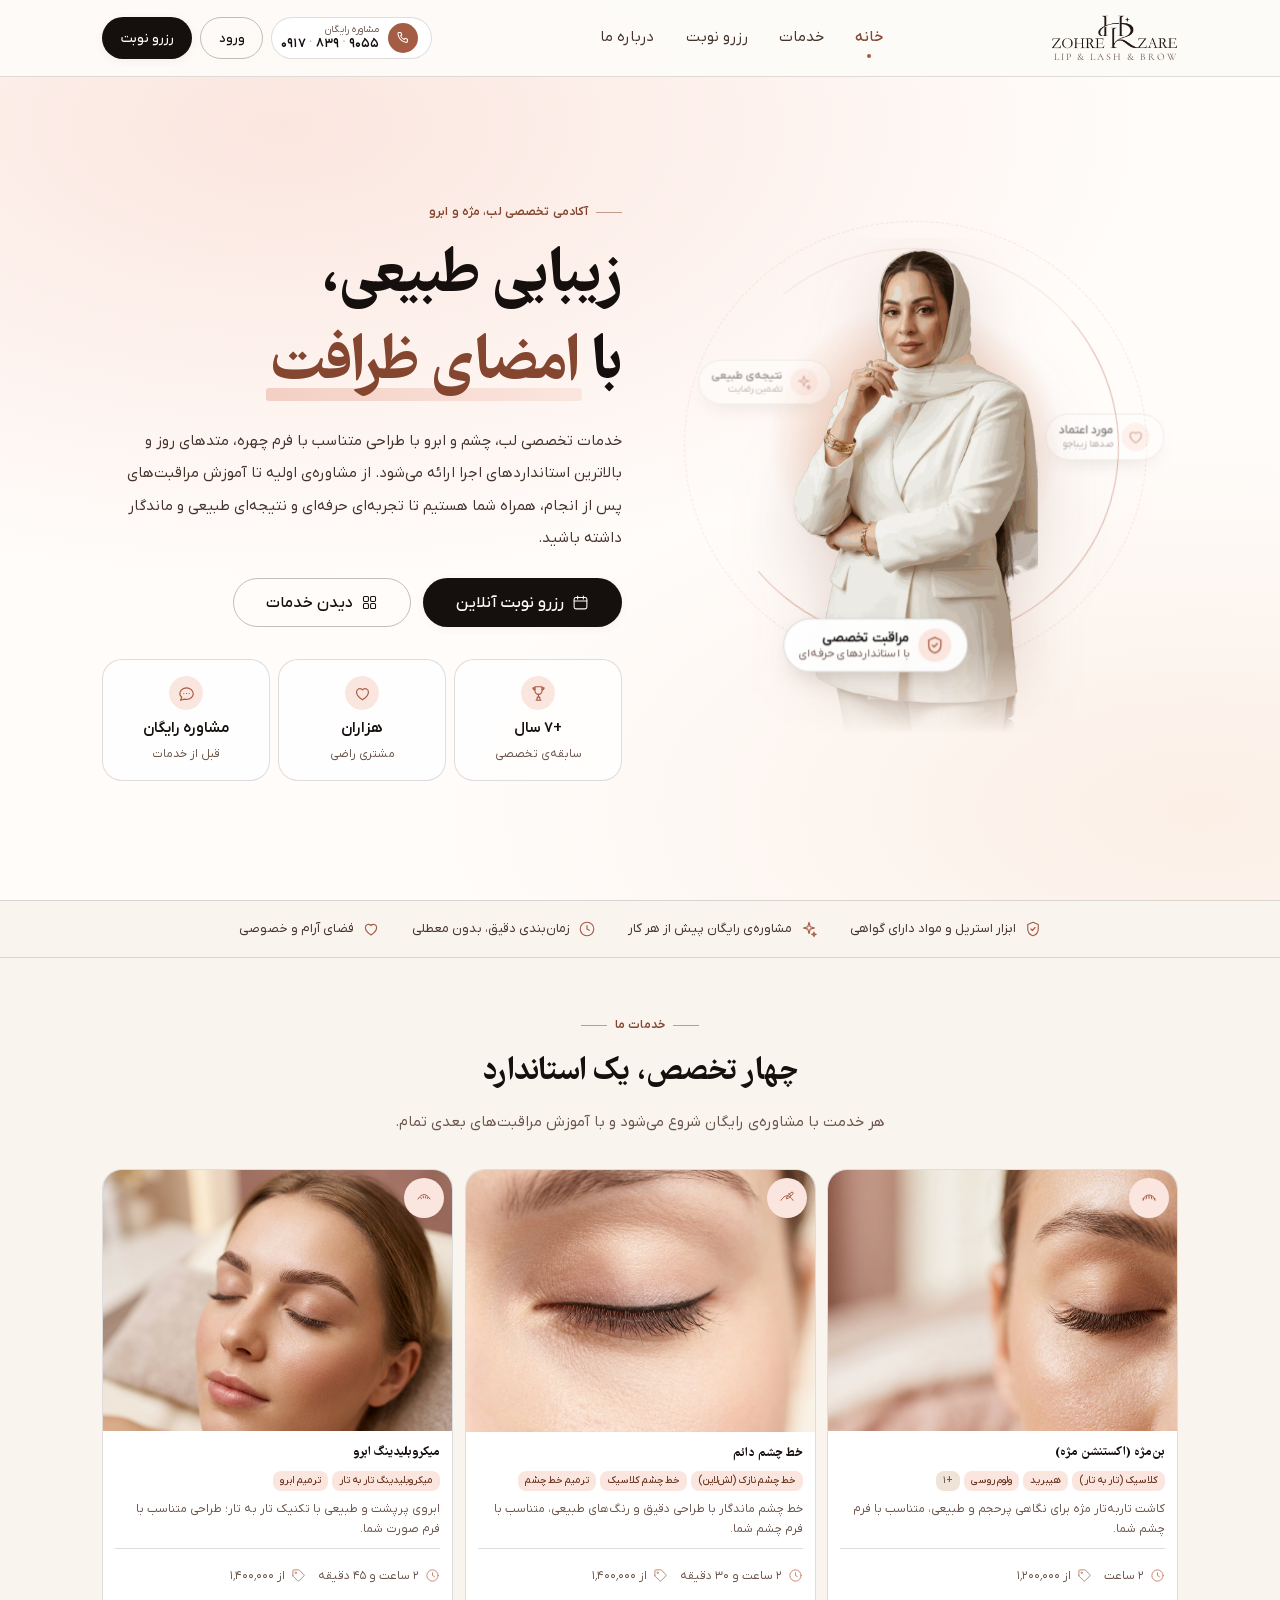
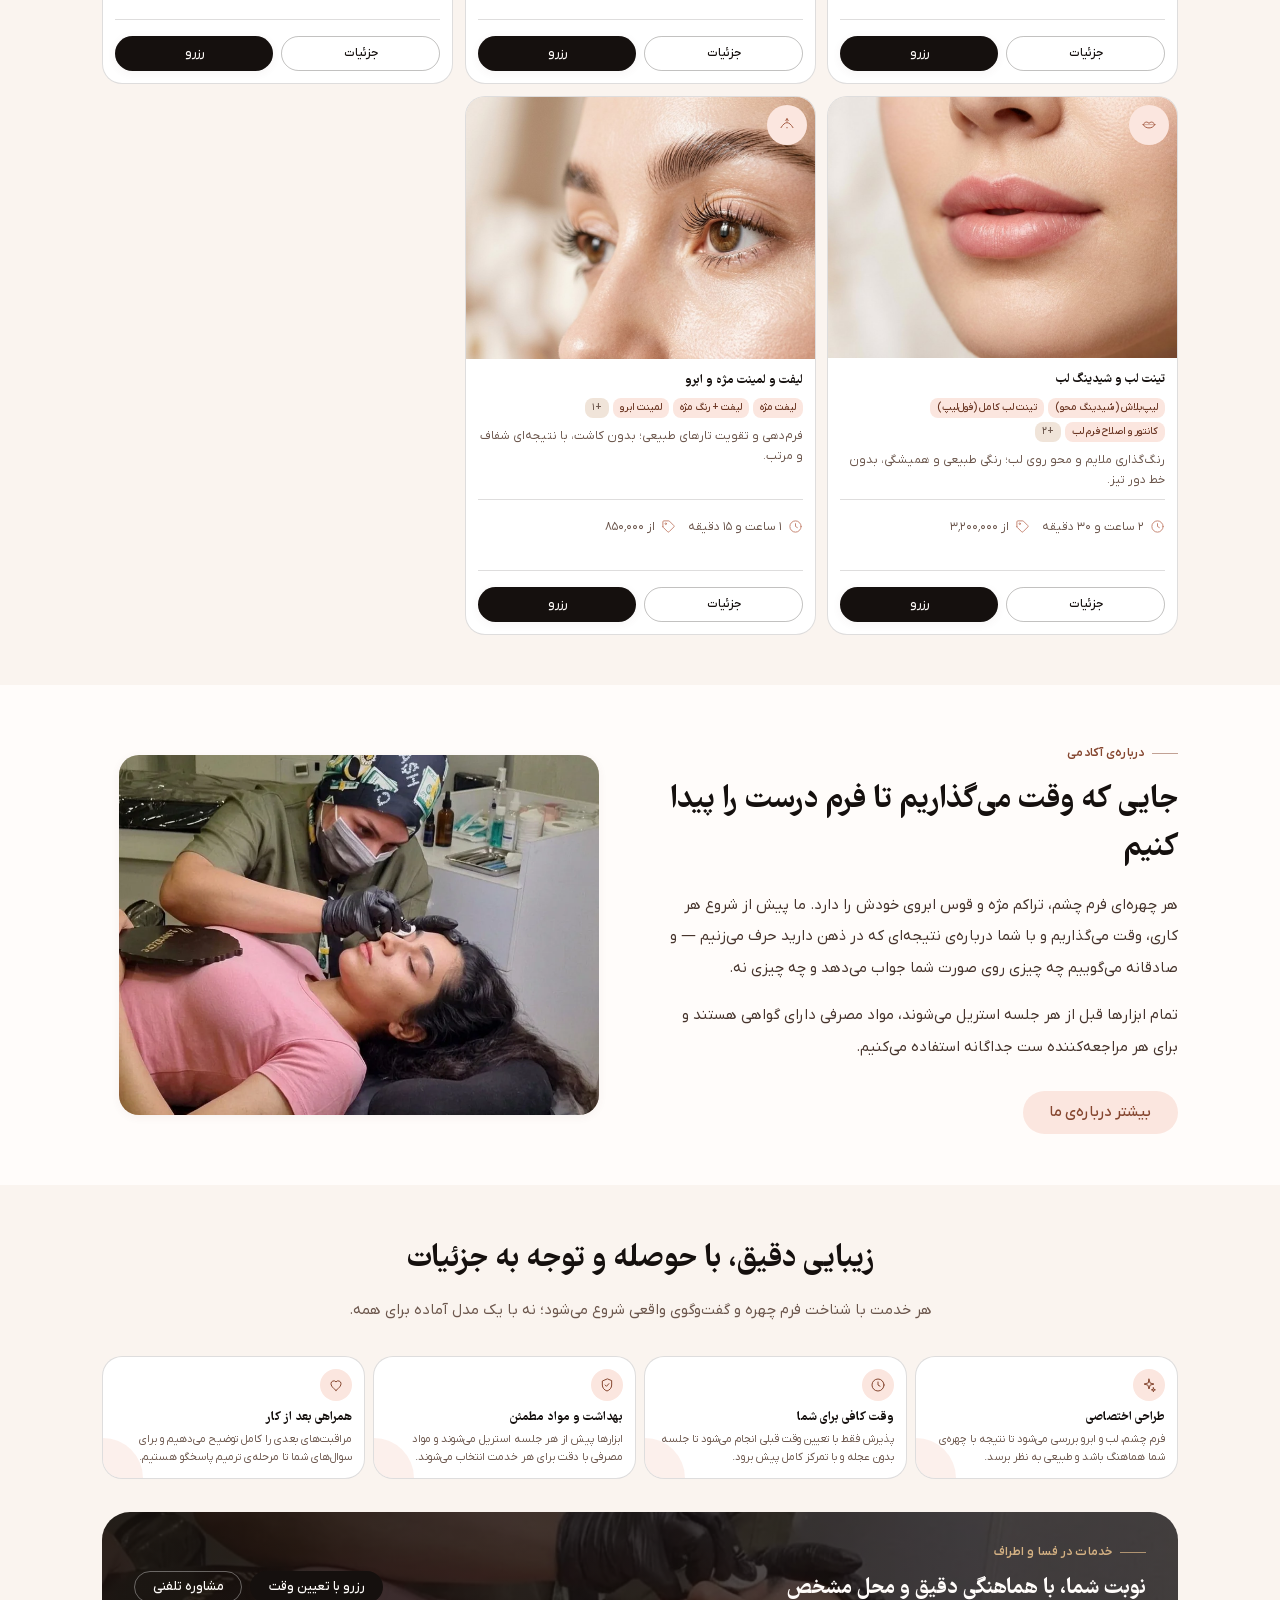
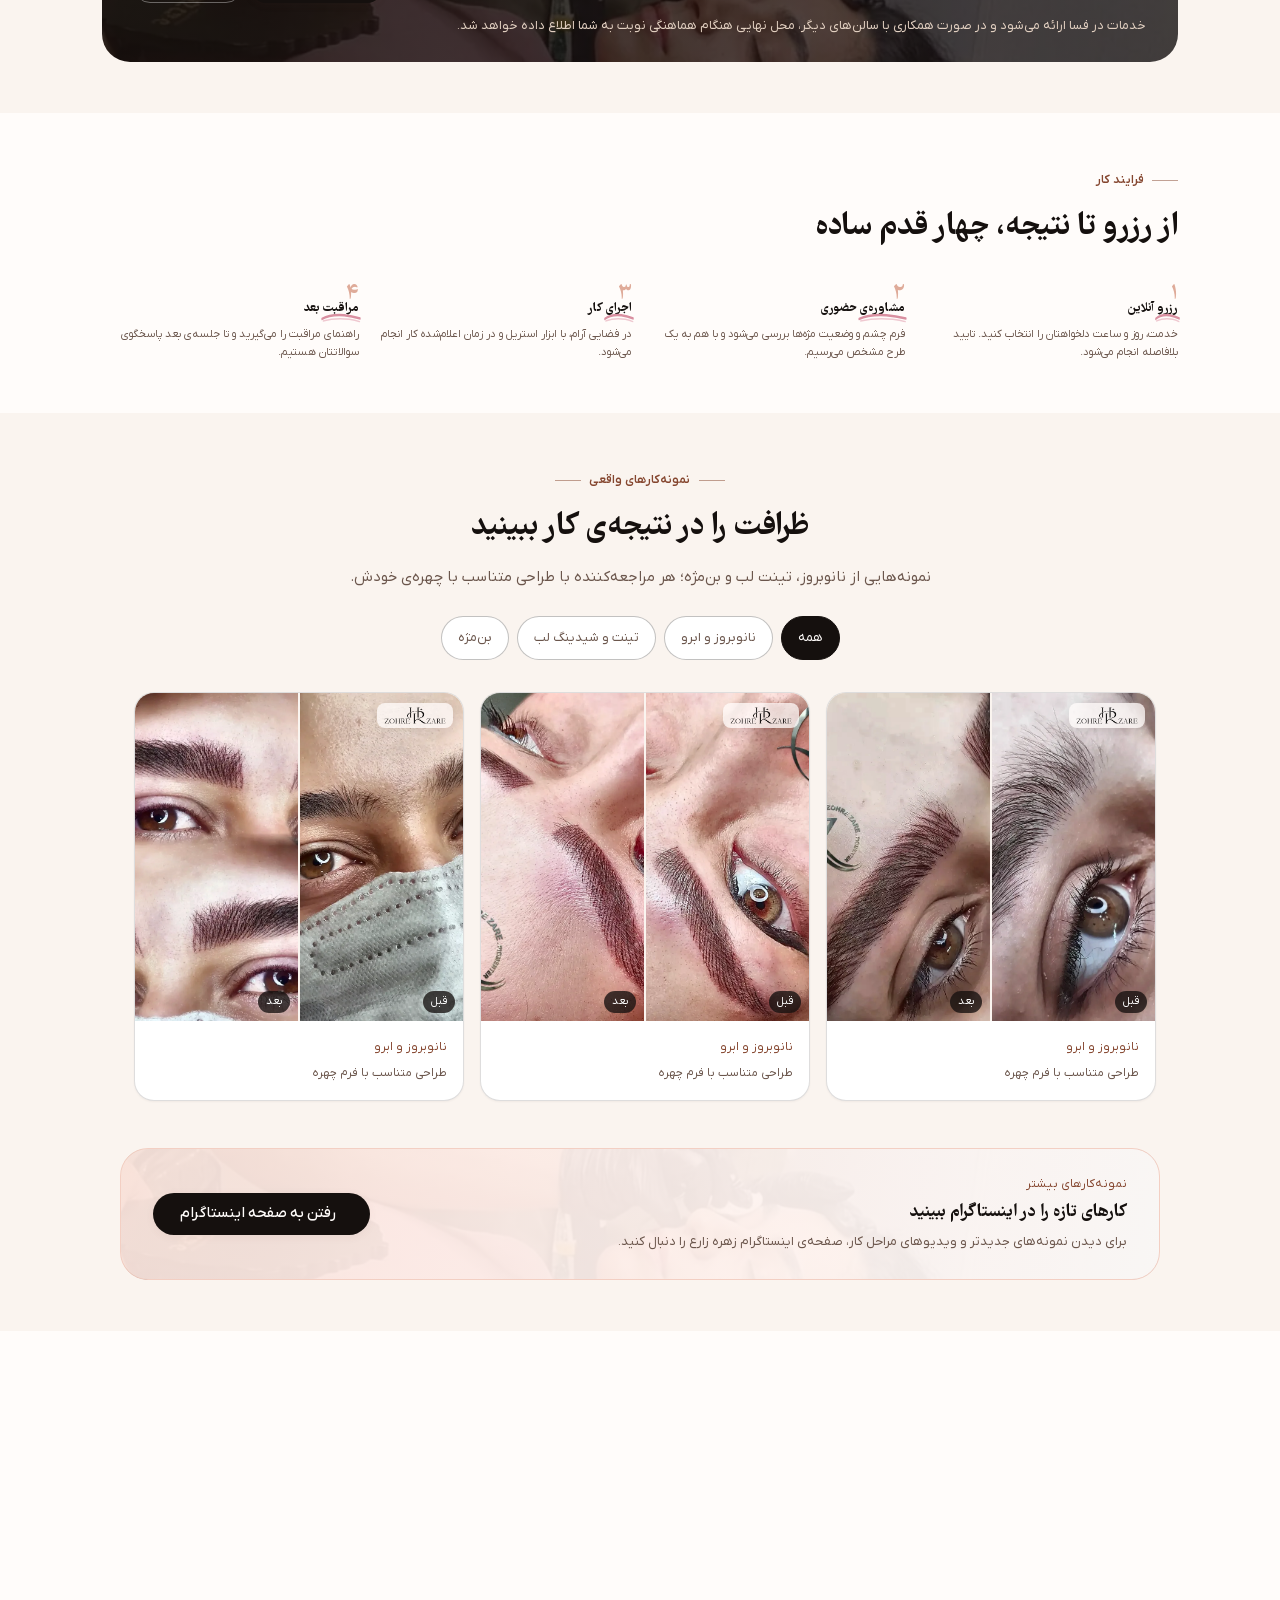
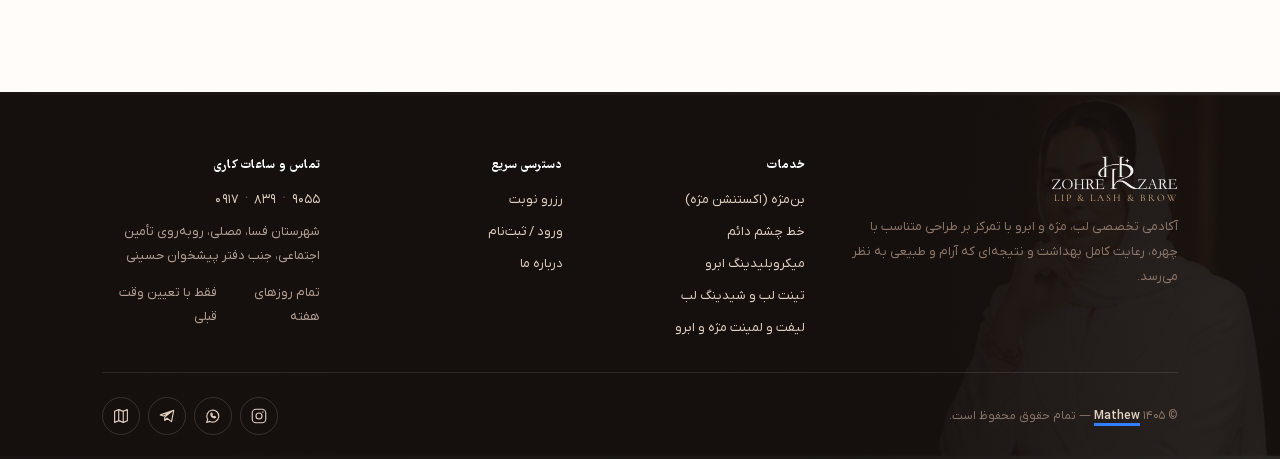
==== index.html @ b0ac5ee0 "Upload site public_html files" ====
<!DOCTYPE html>
<html lang="fa" dir="rtl">
<head>

<meta charset="utf-8">
<meta name="viewport" content="width=device-width, initial-scale=1, viewport-fit=cover">
<meta name="apple-mobile-web-app-capable" content="yes">
<meta name="mobile-web-app-capable" content="yes">
<meta name="apple-mobile-web-app-status-bar-style" content="black-translucent">
<meta name="apple-mobile-web-app-title" content="زهره زارع">
<title>زهره زارع | آکادمی تخصصی لب، مژه و ابرو</title>
<meta name="description" content="زهره زارع، متخصص خدمات لب، مژه و ابرو در فسا؛ تینت لب، شیدینگ لب، میکروبلیدینگ، خط چشم دائم، بن‌مژه و لیفت و لمینت. رزرو با تعیین وقت قبلی.">

<!-- meta: اشتراک‌گذاری و سئو -->
<link rel="canonical" href="https://zohrezare.ir/">
<meta property="og:type" content="website">
<meta property="og:site_name" content="زهره زارع">
<meta property="og:locale" content="fa_IR">
<meta property="og:title" content="زهره زارع | آکادمی تخصصی لب، مژه و ابرو">
<meta property="og:description" content="زهره زارع، متخصص خدمات لب، مژه و ابرو در فسا؛ تینت لب، شیدینگ لب، میکروبلیدینگ، خط چشم دائم، بن‌مژه و لیفت و لمینت. رزرو با تعیین وقت قبلی.">
<meta property="og:url" content="https://zohrezare.ir/">
<meta property="og:image" content="https://zohrezare.ir/assets/img/og-cover.jpg">
<meta property="og:image:width" content="1200">
<meta property="og:image:height" content="630">
<meta property="og:image:alt" content="اجرای خدمات تخصصی ابرو در آکادمی زهره زارع">
<meta name="twitter:card" content="summary_large_image">
<meta name="twitter:title" content="زهره زارع | آکادمی تخصصی لب، مژه و ابرو">
<meta name="twitter:description" content="زهره زارع، متخصص خدمات لب، مژه و ابرو در فسا؛ تینت لب، شیدینگ لب، میکروبلیدینگ، خط چشم دائم، بن‌مژه و لیفت و لمینت. رزرو با تعیین وقت قبلی.">
<meta name="twitter:image" content="https://zohrezare.ir/assets/img/og-cover.jpg">
<script type="application/ld+json">
{
  "@context": "https://schema.org",
  "@type": "BeautySalon",
  "name": "آکادمی تخصصی زهره زارع",
  "description": "خدمات تخصصی لب، مژه و ابرو با طراحی متناسب با فرم چهره",
  "image": "https://zohrezare.ir/assets/img/og-cover.jpg",
  "url": "https://zohrezare.ir/",
  "telephone": "+989178399055",
  "priceRange": "$$",
  "address": {
    "@type": "PostalAddress",
    "streetAddress": "مصلی، روبه‌روی تأمین اجتماعی، جنب دفتر پیشخوان حسینی",
    "addressLocality": "فسا",
    "addressRegion": "فارس",
    "addressCountry": "IR"
  },
  "geo": {
    "@type": "GeoCoordinates",
    "latitude": 28.947972,
    "longitude": 53.635556
  },
  "openingHoursSpecification": {
    "@type": "OpeningHoursSpecification",
    "dayOfWeek": ["Saturday","Sunday","Monday","Tuesday","Wednesday","Thursday","Friday"],
    "description": "فقط با تعیین وقت قبلی"
  },
  "sameAs": [
    "https://www.instagram.com/zohrezaree.ir/",
    "https://t.me/Zohrezare198260"
  ]
}
</script>
<meta name="theme-color" content="#FDFBF8">
<link rel="manifest" href="manifest.json">
<link rel="icon" type="image/svg+xml" href="assets/img/favicon.svg">
<link rel="apple-touch-icon" sizes="180x180" href="assets/img/brand/apple-touch-icon.png">
<link rel="preload" href="assets/fonts/IRANYekanX-Regular.woff2" as="font" type="font/woff2" crossorigin>
<link rel="preload" href="assets/fonts/IRANYekanX-Medium.woff2" as="font" type="font/woff2" crossorigin>
<link rel="preload" href="assets/fonts/Farhang2-Bold.woff2" as="font" type="font/woff2" crossorigin>
<link rel="preload" href="assets/img/portrait-cutout.webp" as="image" fetchpriority="high">
<link rel="stylesheet" href="assets/css/fonts.css?v=19">
<link rel="stylesheet" href="assets/css/base.css?v=20">
<link rel="stylesheet" href="assets/css/components.css?v=21">
<link rel="stylesheet" href="assets/css/pages.css?v=29">
</head>
<body>

<a class="skip-link" href="#main">رفتن به محتوای اصلی</a>
<div id="shellHeader"></div>

<main id="main">

  <!-- ============ هیرو ============ -->
  <section class="hero">

    <div class="container hero__grid">

      <!-- ستون پرتره (سمت چپ در دسکتاپ) -->
      <div class="hero__visual reveal">
        <div class="hero-stage" id="heroStage">
          <div class="hero-stage__halo" aria-hidden="true"></div>
          <div class="hero-stage__ring" aria-hidden="true"></div>
          <div class="hero-stage__photo">
            <img src="assets/img/portrait-cutout.webp"
                 alt="زهره زارع — متخصص لب، مژه و ابرو"
                 width="720" height="1386" fetchpriority="high">
          </div>
          <div class="hero-stage__orbit" aria-hidden="true"></div>
        </div>
      </div>

      <!-- ستون متن (سمت راست در دسکتاپ) -->
      <div class="hero__copy">
        <span class="eyebrow reveal">آکادمی تخصصی لب، مژه و ابرو</span>

        <h1 class="hero__title reveal" data-delay="60">
          زیبایی طبیعی،<br>
          با <em>امضای ظرافت</em>
        </h1>

        <p class="hero__lead reveal" data-delay="130">
          خدمات تخصصی لب، چشم و ابرو با طراحی متناسب با فرم چهره، متدهای روز
          و بالاترین استانداردهای اجرا ارائه می‌شود. از مشاوره‌ی اولیه تا آموزش
          مراقبت‌های پس از انجام، همراه شما هستیم تا تجربه‌ای حرفه‌ای و
          نتیجه‌ای طبیعی و ماندگار داشته باشید.
        </p>

        <div class="hero__actions reveal" data-delay="200">
          <a class="btn btn--primary btn--lg" href="booking.html">
            <span class="btn__ico"></span>رزرو نوبت آنلاین
          </a>
          <a class="btn btn--ghost btn--lg" href="services.html">
            <span class="btn__ico"></span>دیدن خدمات
          </a>
        </div>

        <div class="hero__cards reveal" data-delay="260" id="heroCards"></div>
      </div>

    </div>
  </section>

  <!-- ============ نوار مزیت‌ها ============ -->
  <div class="marquee">
    <div class="container">
      <div class="marquee__row" id="perksRow"></div>
    </div>
  </div>

  <!-- ============ خدمات ============ -->
  <section class="section section--soft">
    <div class="container">
      <div class="section-head section-head--center reveal">
        <span class="eyebrow">خدمات ما</span>
        <h2>چهار تخصص، یک استاندارد</h2>
        <p>هر خدمت با مشاوره‌ی رایگان شروع می‌شود و با آموزش مراقبت‌های بعدی تمام.</p>
      </div>

      <div class="services-grid" id="servicesGrid"></div>
    </div>
  </section>

  <!-- ============ معرفی کوتاه ============ -->
  <section class="section">
    <div class="container">
      <div class="about-grid">
        <div class="reveal">
          <span class="eyebrow">درباره‌ی آکادمی</span>
          <h2>جایی که وقت می‌گذاریم تا فرم درست را پیدا کنیم</h2>
          <p style="color:var(--text-soft);line-height:2.1;margin-top:var(--sp-4);">
            هر چهره‌ای فرم چشم، تراکم مژه و قوس ابروی خودش را دارد. ما پیش از شروع هر کاری،
            وقت می‌گذاریم و با شما درباره‌ی نتیجه‌ای که در ذهن دارید حرف می‌زنیم — و
            صادقانه می‌گوییم چه چیزی روی صورت شما جواب می‌دهد و چه چیزی نه.
          </p>
          <p style="color:var(--text-soft);line-height:2.1;">
            تمام ابزارها قبل از هر جلسه استریل می‌شوند، مواد مصرفی دارای گواهی هستند و
            برای هر مراجعه‌کننده ست جداگانه استفاده می‌کنیم.
          </p>
          <a class="btn btn--soft" href="about.html" style="margin-top:var(--sp-3);">
            بیشتر درباره‌ی ما
          </a>
        </div>

        <div class="about-img reveal" data-delay="100">
          <img src="assets/img/edited_v2.webp?v=6" alt="فضای داخلی آکادمی" loading="lazy" width="912" height="1178">
        </div>
      </div>
    </div>
  </section>

  <!-- ============ چرا ما ============ -->
  <section class="section section--soft">
    <div class="container">
      <div class="section-head section-head--center reveal">
        <h2>زیبایی دقیق، با حوصله و توجه به جزئیات</h2>
        <p>هر خدمت با شناخت فرم چهره و گفت‌وگوی واقعی شروع می‌شود؛ نه با یک مدل آماده برای همه.</p>
      </div>

      <div class="proof-grid">
        <article class="proof-card reveal">
          <span class="proof-card__icon" data-proof-icon="sparkle" aria-hidden="true"></span>
          <h3>طراحی اختصاصی</h3>
          <p>فرم چشم، لب و ابرو بررسی می‌شود تا نتیجه با چهره‌ی شما هماهنگ باشد و طبیعی به نظر برسد.</p>
        </article>
        <article class="proof-card reveal" data-delay="80">
          <span class="proof-card__icon" data-proof-icon="clock" aria-hidden="true"></span>
          <h3>وقت کافی برای شما</h3>
          <p>پذیرش فقط با تعیین وقت قبلی انجام می‌شود تا جلسه بدون عجله و با تمرکز کامل پیش برود.</p>
        </article>
        <article class="proof-card reveal" data-delay="160">
          <span class="proof-card__icon" data-proof-icon="shield" aria-hidden="true"></span>
          <h3>بهداشت و مواد مطمئن</h3>
          <p>ابزارها پیش از هر جلسه استریل می‌شوند و مواد مصرفی با دقت برای هر خدمت انتخاب می‌شوند.</p>
        </article>
        <article class="proof-card reveal" data-delay="240">
          <span class="proof-card__icon" data-proof-icon="heart" aria-hidden="true"></span>
          <h3>همراهی بعد از کار</h3>
          <p>مراقبت‌های بعدی را کامل توضیح می‌دهیم و برای سوال‌های شما تا مرحله‌ی ترمیم پاسخگو هستیم.</p>
        </article>
      </div>

      <div class="local-band reveal" data-delay="100">
        <div class="local-band__copy">
          <span class="eyebrow">خدمات در فسا و اطراف</span>
          <h3>نوبت شما، با هماهنگی دقیق و محل مشخص</h3>
          <p>خدمات در فسا ارائه می‌شود و در صورت همکاری با سالن‌های دیگر، محل نهایی هنگام هماهنگی نوبت به شما اطلاع داده خواهد شد.</p>
        </div>
        <div class="local-band__actions">
          <a class="btn btn--primary btn--sm" href="booking.html">رزرو با تعیین وقت</a>
          <a class="btn btn--ghost btn--sm" href="tel:+989178399055">مشاوره تلفنی</a>
        </div>
      </div>
    </div>
  </section>

  <!-- ============ مراحل کار ============ -->
  <section class="section">
    <div class="container">
      <div class="section-head reveal">
        <span class="eyebrow">فرایند کار</span>
        <h2>از رزرو تا نتیجه، چهار قدم ساده</h2>
      </div>

      <div class="flow">
        <div class="flow__item reveal">
          <h3><span class="ink-mark">رزرو</span> آنلاین</h3>
          <p>خدمت، روز و ساعت دلخواهتان را انتخاب کنید. تایید بلافاصله انجام می‌شود.</p>
        </div>
        <div class="flow__item reveal" data-delay="80">
          <h3><span class="ink-mark">مشاوره‌ی</span> حضوری</h3>
          <p>فرم چشم و وضعیت مژه‌ها بررسی می‌شود و با هم به یک طرح مشخص می‌رسیم.</p>
        </div>
        <div class="flow__item reveal" data-delay="160">
          <h3><span class="ink-mark">اجرای</span> کار</h3>
          <p>در فضایی آرام، با ابزار استریل و در زمان اعلام‌شده کار انجام می‌شود.</p>
        </div>
        <div class="flow__item reveal" data-delay="240">
          <h3><span class="ink-mark">مراقبت</span> بعد</h3>
          <p>راهنمای مراقبت را می‌گیرید و تا جلسه‌ی بعد پاسخگوی سوالاتتان هستیم.</p>
        </div>
      </div>
    </div>
  </section>

  <!-- ============ نمونه کار ============ -->
  <section class="section section--soft">
    <div class="container">
      <div class="section-head section-head--center reveal">
        <span class="eyebrow">نمونه‌کارهای واقعی</span>
        <h2>ظرافت را در نتیجه‌ی کار ببینید</h2>
        <p>نمونه‌هایی از نانوبروز، تینت لب و بن‌مژه؛ هر مراجعه‌کننده با طراحی متناسب با چهره‌ی خودش.</p>
      </div>

      <div class="portfolio-filters reveal" data-delay="80" role="tablist" aria-label="دسته‌بندی نمونه‌کارها">
        <button class="portfolio-filter is-active" type="button" data-portfolio-filter="all" role="tab" aria-selected="true">همه</button>
        <button class="portfolio-filter" type="button" data-portfolio-filter="brows" role="tab" aria-selected="false">نانوبروز و ابرو</button>
        <button class="portfolio-filter" type="button" data-portfolio-filter="lips" role="tab" aria-selected="false">تینت و شیدینگ لب</button>
        <button class="portfolio-filter" type="button" data-portfolio-filter="lashes" role="tab" aria-selected="false">بن‌مژه</button>
      </div>

      <div class="works reveal" id="worksList"></div>

      <div class="portfolio-cta reveal" data-delay="100">
        <div>
          <span class="portfolio-cta__eyebrow">نمونه‌کارهای بیشتر</span>
          <h3>کارهای تازه را در اینستاگرام ببینید</h3>
          <p>برای دیدن نمونه‌های جدیدتر و ویدیوهای مراحل کار، صفحه‌ی اینستاگرام زهره زارع را دنبال کنید.</p>
        </div>
        <a class="btn btn--primary" href="https://www.instagram.com/zohrezaree.ir/" target="_blank" rel="noopener">
          <span class="btn__ico"></span>رفتن به صفحه اینستاگرام
        </a>
      </div>
    </div>
  </section>

  <!-- ============ CTA پایانی ============ -->
  <section class="section--tight">
    <div class="container">
      <div class="cta-band reveal">
        <div class="cta-band__photo" aria-hidden="true">
          <picture>
            <!-- موبایل: نسخه‌ی عمودی‌تر که سوژه چپ و فضای متن راست است -->
            <source media="(max-width: 819px)" srcset="assets/img/banner-cta-mobile.jpg">
            <img src="assets/img/banner-cta.jpg" alt="" loading="lazy" width="1208" height="313">
          </picture>
        </div>
        <div class="cta-band__inner">
        <h2 class="cta-band__title">وقتتان را همین حالا رزرو کنید</h2>
        <div class="cta-actions">
          <a class="btn btn--primary btn--lg" href="booking.html">رزرو نوبت</a>
          <a class="btn btn--ghost btn--lg" href="services.html">مشاهده‌ی قیمت‌ها</a>
        </div>
        </div>
      </div>
    </div>
  </section>

</main>

<script src="assets/js/core/install-prompt.js"></script>
    <script src="assets/js/core/pwa.js"></script>
<div id="shellFooter"></div>

<!-- ============ اسکریپت‌ها ============ -->
<script src="assets/js/core/config.js"></script>
<script src="assets/js/core/store.js"></script>
<script src="assets/js/core/utils.js"></script>
<script src="assets/js/core/api.js"></script>
<script src="assets/js/data/services.js"></script>
<script src="assets/js/data/auth.js"></script>
<script src="assets/js/data/appointments.js"></script>
<script src="assets/js/data/backend-bridge.js"></script>
<script src="assets/js/ui/icons.js"></script>
<script src="assets/js/ui/toast.js"></script>
<script src="assets/js/ui/shell.js"></script>
<script src="assets/js/pages/home.js"></script>

<script src="assets/js/ui/hero-orbit.js"></script>
<script>
  window.addEventListener('load', function () {
    if (window.ZZ && window.ZZ.heroOrbit) {
      window.ZZ.heroOrbit(document.getElementById('heroStage'));
    }
  });
</script>

</body>
</html>
---- assets/css/fonts.css ----
@font-face{font-family:IRANYekanX;src:url(../fonts/IRANYekanX-Thin.woff2) format("woff2");font-weight:100;font-style:normal;font-display:swap}@font-face{font-family:IRANYekanX;src:url(../fonts/IRANYekanX-UltraLight.woff2) format("woff2");font-weight:200;font-style:normal;font-display:swap}@font-face{font-family:IRANYekanX;src:url(../fonts/IRANYekanX-Light.woff2) format("woff2");font-weight:300;font-style:normal;font-display:swap}@font-face{font-family:IRANYekanX;src:url(../fonts/IRANYekanX-Regular.woff2) format("woff2");font-weight:400;font-style:normal;font-display:swap}@font-face{font-family:IRANYekanX;src:url(../fonts/IRANYekanX-Medium.woff2) format("woff2");font-weight:500;font-style:normal;font-display:swap}@font-face{font-family:IRANYekanX;src:url(../fonts/IRANYekanX-DemiBold.woff2) format("woff2");font-weight:600;font-style:normal;font-display:swap}@font-face{font-family:IRANYekanX;src:url(../fonts/IRANYekanX-Bold.woff2) format("woff2");font-weight:700;font-style:normal;font-display:swap}@font-face{font-family:IRANYekanX;src:url(../fonts/IRANYekanX-ExtraBold.woff2) format("woff2");font-weight:800;font-style:normal;font-display:swap}@font-face{font-family:IRANYekanX;src:url(../fonts/IRANYekanX-Heavy.woff2) format("woff2");font-weight:850;font-style:normal;font-display:swap}@font-face{font-family:IRANYekanX;src:url(../fonts/IRANYekanX-Black.woff2) format("woff2");font-weight:900;font-style:normal;font-display:swap}@font-face{font-family:IRANYekanX;src:url(../fonts/IRANYekanX-ExtraBlack.woff2) format("woff2");font-weight:950;font-style:normal;font-display:swap}@font-face{font-family:Farhang2;src:url(../fonts/Farhang2-Bold.woff2) format("woff2");font-weight:400;font-style:normal;font-display:swap}@font-face{font-family:Farhang2;src:url(../fonts/Farhang2-Bold.woff2) format("woff2");font-weight:500;font-style:normal;font-display:swap}@font-face{font-family:Farhang2;src:url(../fonts/Farhang2-Bold.woff2) format("woff2");font-weight:600;font-style:normal;font-display:swap}@font-face{font-family:Farhang2;src:url(../fonts/Farhang2-Bold.woff2) format("woff2");font-weight:700;font-style:normal;font-display:swap}@font-face{font-family:Cormorant;src:url(../fonts/Cormorant-Latin.woff2) format("woff2-variations"),url(../fonts/Cormorant-Latin.woff2) format("woff2");font-weight:300 700;font-style:normal;font-display:swap;unicode-range:U+0000-00FF,U+2000-206F,U+2190-21BB}
---- assets/css/base.css ----
:root{--cream-50: #FFFCFA;--cream-100: #FAF4EF;--cream-200: #F0E4D9;--cream-300: #E2D0C1;--blush-100: #FBE6DF;--blush-200: #F3CFC3;--blush-300: #DFAB99;--rose-400: #C4826D;--rose-500: #A55C44;--rose-600: #85462F;--rose-700: #6B3623;--gold-300: #D4B183;--gold-500: #A9803F;--ink-900: #15100E;--ink-800: #2A1F1A;--ink-700: #45332B;--ink-500: #6B564C;--ink-400: #8C7669;--ink-300: #B3A093;--ink-200: #D6C8BC;--success-500: #4C7A53;--success-50: #E9F2EA;--danger-500: #A8443A;--danger-50: #FBE9E6;--warn-50: #FDF1DC;--warn-600: #8A6318;--bg: var(--cream-50);--bg-soft: var(--cream-100);--bg-elevated: #FFFFFF;--text: var(--ink-900);--text-muted: var(--ink-500);--text-soft: var(--ink-700);--line: rgba(21, 16, 14, .14);--line-strong: rgba(21, 16, 14, .26);--accent: var(--rose-500);--accent-soft: var(--blush-100);--font-fa: "IRANYekanX", -apple-system, "Segoe UI", Tahoma, system-ui, sans-serif;--font-title: "Farhang2", "IRANYekanX", -apple-system, Tahoma, sans-serif;--font-latin: "Cormorant", "IRANYekanX", Georgia, serif;--fs-xs: .75rem;--fs-sm: .8125rem;--fs-base: .9375rem;--fs-md: 1rem;--fs-lg: 1.125rem;--fs-xl: 1.375rem;--fs-2xl: 1.75rem;--fs-3xl: 2.25rem;--fs-4xl: 2.875rem;--sp-1: .25rem;--sp-2: .5rem;--sp-3: .75rem;--sp-4: 1rem;--sp-5: 1.5rem;--sp-6: 2rem;--sp-7: 3rem;--sp-8: 4rem;--sp-9: 6rem;--r-sm: 8px;--r-md: 14px;--r-lg: 20px;--r-xl: 28px;--r-full: 999px;--shadow-xs: 0 1px 2px rgba(60, 40, 32, .05);--shadow-sm: 0 2px 10px rgba(105, 74, 60, .06);--shadow-md: 0 10px 30px -12px rgba(105, 74, 60, .18);--shadow-lg: 0 24px 60px -24px rgba(105, 74, 60, .3);--container: 1140px;--header-bar-h: 68px;--header-h: calc(var(--header-bar-h) + env(safe-area-inset-top, 0px));--ease: cubic-bezier(.22, .61, .36, 1);--dur: .28s}*,*:before,*:after{box-sizing:border-box}[hidden]{display:none!important}html{-webkit-text-size-adjust:100%;scroll-behavior:smooth;scroll-padding-top:calc(var(--header-h) + 16px)}body{margin:0;background:var(--bg);color:var(--text);font-family:var(--font-fa);font-size:var(--fs-base);font-weight:400;line-height:1.85;-webkit-font-smoothing:antialiased;-moz-osx-font-smoothing:grayscale;overflow-x:hidden}body.is-locked{overflow:hidden}h1,h2,h3,h4,h5{margin:0;font-family:var(--font-title);font-weight:400;line-height:1.5;letter-spacing:0;color:var(--ink-900)}h1{font-size:var(--fs-3xl);line-height:1.45}h2{font-size:var(--fs-2xl);line-height:1.52}h3{font-size:var(--fs-xl)}h4{font-size:var(--fs-lg)}p{margin:0 0 var(--sp-4)}p:last-child{margin-bottom:0}a{color:var(--rose-600);text-decoration:none;transition:color var(--dur) var(--ease)}a:hover{color:var(--ink-900)}img,svg,canvas{display:block;max-width:100%}img{height:auto}ul,ol{margin:0;padding:0;list-style:none}button,input,select,textarea{font:inherit;color:inherit}button{cursor:pointer;background:none;border:none;padding:0}hr{border:none;border-top:1px solid var(--line);margin:var(--sp-6) 0}::selection{background:var(--blush-200);color:var(--ink-900)}:focus-visible{outline:2px solid var(--rose-500);outline-offset:3px;border-radius:4px}.container{width:100%;max-width:var(--container);margin-inline:auto;padding-inline:var(--sp-5)}.section{padding-block:var(--sp-8)}.section--tight{padding-block:var(--sp-7)}.section--soft{background:var(--bg-soft)}.stack>*+*{margin-top:var(--sp-4)}.sr-only{position:absolute;width:1px;height:1px;padding:0;margin:-1px;overflow:hidden;clip:rect(0 0 0 0);white-space:nowrap;border:0}.skip-link{position:absolute;inset-inline-start:50%;top:-100px;transform:translate(50%);background:var(--ink-900);color:var(--cream-50);padding:10px 18px;border-radius:0 0 var(--r-sm) var(--r-sm);z-index:200;transition:top .2s var(--ease)}.skip-link:focus{top:0;color:var(--cream-50)}.text-center{text-align:center}.muted{color:var(--text-muted)}.nowrap{white-space:nowrap}.ltr{direction:ltr;unicode-bidi:isolate}.latin{font-family:var(--font-latin);direction:ltr;unicode-bidi:isolate;letter-spacing:.2em;text-transform:uppercase}.eyebrow{display:inline-flex;align-items:center;gap:var(--sp-2);font-size:var(--fs-xs);font-weight:600;letter-spacing:.01em;color:var(--rose-600);margin-bottom:var(--sp-3)}.eyebrow:before{content:"";width:26px;height:1px;background:currentColor;opacity:.5}.section-head{max-width:620px;margin-bottom:var(--sp-6)}.section-head--center{margin-inline:auto;text-align:center}.section-head--center .eyebrow:after{content:"";width:26px;height:1px;background:currentColor;opacity:.5}.section-head p{color:var(--text-muted);margin-top:var(--sp-3);margin-bottom:0}.rule{display:flex;align-items:center;justify-content:center;gap:var(--sp-3);color:var(--gold-500)}.rule:before,.rule:after{content:"";height:1px;flex:1;max-width:90px;background:linear-gradient(to var(--_dir, left),transparent,var(--gold-300))}.reveal{opacity:0;transform:translateY(16px);transition:opacity .7s var(--ease),transform .7s var(--ease);will-change:opacity,transform}.reveal.is-visible{opacity:1;transform:none}@media(prefers-reduced-motion:reduce){html{scroll-behavior:auto}*,*:before,*:after{animation-duration:.001ms!important;animation-iteration-count:1!important;transition-duration:.001ms!important}.reveal{opacity:1;transform:none}}@media(min-width:720px){:root{--fs-base: .9375rem;--fs-2xl: 2rem;--fs-3xl: 2.75rem;--fs-4xl: 3.5rem;--header-bar-h: 76px}.section{padding-block:var(--sp-9)}.container{padding-inline:var(--sp-6)}}@media(min-width:1024px){:root{--fs-3xl: 3rem;--fs-4xl: 4rem}}html{overflow-x:hidden}@media(max-width:719px){html,body{max-width:100%;scrollbar-width:none}html::-webkit-scrollbar,body::-webkit-scrollbar{width:0;height:0;display:none}}
---- assets/css/components.css ----
.btn{display:inline-flex;align-items:center;justify-content:center;gap:var(--sp-2);padding:.8rem 1.6rem;border-radius:var(--r-full);font-size:var(--fs-base);font-weight:500;line-height:1;border:1px solid transparent;transition:background-color var(--dur) var(--ease),color var(--dur) var(--ease),border-color var(--dur) var(--ease),transform .15s var(--ease),box-shadow var(--dur) var(--ease);white-space:nowrap;text-align:center}.btn:active{transform:translateY(1px)}.btn:disabled,.btn[aria-disabled=true]{opacity:.45;pointer-events:none}.btn--primary{background:var(--ink-900);color:var(--cream-50);box-shadow:var(--shadow-sm)}.btn--primary:hover{background:var(--rose-600);color:var(--cream-50);box-shadow:var(--shadow-md)}.btn--accent{background:var(--rose-500);color:#fff;box-shadow:var(--shadow-sm)}.btn--accent:hover{background:var(--rose-600);color:#fff}.btn--ghost{background:transparent;color:var(--ink-900);border-color:var(--line-strong)}.btn--ghost:hover{background:var(--ink-900);color:var(--cream-50);border-color:var(--ink-900)}.btn--soft{background:var(--blush-100);color:var(--rose-600)}.btn--soft:hover{background:var(--blush-200);color:var(--ink-900)}.btn--quiet{background:transparent;color:var(--text-muted);padding-inline:.6rem}.btn--quiet:hover{color:var(--ink-900)}.btn--danger{background:var(--danger-500);color:#fff;box-shadow:var(--shadow-sm)}.btn--danger:hover{background:#93392f;color:#fff}.btn--call{background:var(--success-500);color:#fff}.btn--call:hover{background:#3d6543;color:#fff}.btn--block{width:100%}.btn--sm{padding:.55rem 1.1rem;font-size:var(--fs-sm)}.btn--lg{padding:.95rem 2rem;font-size:var(--fs-md)}.btn__icon{width:18px;height:18px;flex-shrink:0}.icon-btn{display:inline-grid;place-items:center;width:44px;height:44px;border:1px solid var(--line-strong);border-radius:var(--r-full);background:var(--bg-elevated);color:var(--text-soft);transition:background-color var(--dur) var(--ease),color var(--dur) var(--ease),border-color var(--dur) var(--ease)}.icon-btn:hover{border-color:var(--rose-400);color:var(--ink-900)}.icon-btn:disabled{opacity:.45;pointer-events:none}.chip-row{display:flex;flex-wrap:wrap;gap:6px}.chip{padding:.5rem .9rem;border:1px solid var(--line-strong);border-radius:var(--r-full);background:var(--bg-elevated);color:var(--text-soft);font-size:var(--fs-sm);line-height:1.6;transition:background-color var(--dur) var(--ease),color var(--dur) var(--ease),border-color var(--dur) var(--ease)}.chip:hover{border-color:var(--rose-400);color:var(--ink-900)}.chip.is-active{background:var(--danger-50);border-color:var(--danger-500);color:var(--danger-500)}.skel{display:block;border-radius:var(--r-sm);background:linear-gradient(100deg,var(--cream-100) 40%,var(--cream-200) 50%,var(--cream-100) 60%);background-size:200% 100%;animation:shimmer 1.4s ease-in-out infinite}@keyframes shimmer{0%{background-position:200% 0}to{background-position:-200% 0}}@media(prefers-reduced-motion:reduce){.skel{animation:none}}.btn.is-loading{position:relative;color:transparent!important;pointer-events:none}.btn.is-loading:after{content:"";position:absolute;width:16px;height:16px;border:2px solid currentColor;border-top-color:transparent;border-radius:50%;animation:spin .7s linear infinite;color:var(--cream-50)}.btn--ghost.is-loading:after,.btn--soft.is-loading:after{color:var(--rose-500)}@keyframes spin{to{transform:rotate(360deg)}}.card{background:var(--bg-elevated);border:1px solid var(--line);border-radius:var(--r-lg);overflow:hidden;transition:border-color var(--dur) var(--ease),box-shadow var(--dur) var(--ease),transform var(--dur) var(--ease)}.card--pad{padding:var(--sp-5)}.card--hover:hover{border-color:var(--blush-300);box-shadow:var(--shadow-md);transform:translateY(-3px)}.badge{display:inline-flex;align-items:center;gap:6px;padding:.3rem .7rem;border-radius:var(--r-full);font-size:var(--fs-xs);font-weight:500;line-height:1.6;background:var(--cream-200);color:var(--ink-700)}.badge--accent{background:var(--blush-100);color:var(--rose-600)}.badge--gold{background:#f7efe3;color:var(--warn-600)}.badge--ok{background:var(--success-50);color:var(--success-500)}.badge--danger{background:var(--danger-50);color:var(--danger-500)}.badge--muted{background:var(--cream-200);color:var(--ink-400)}.field{margin-bottom:var(--sp-4)}.field__label{display:block;font-size:var(--fs-sm);font-weight:500;color:var(--ink-800);margin-bottom:var(--sp-2)}.field__hint{font-size:var(--fs-xs);color:var(--text-muted);margin-top:6px;line-height:1.7}.field__error{display:none;font-size:var(--fs-xs);color:var(--danger-500);margin-top:6px;line-height:1.7}.field.has-error .field__error{display:block}.field.has-error .input{border-color:var(--danger-500);background:var(--danger-50)}.input,select.input,textarea.input{width:100%;padding:.8rem 1rem;background:var(--bg-elevated);border:1px solid var(--line-strong);border-radius:var(--r-md);font-size:var(--fs-base);color:var(--ink-900);transition:border-color var(--dur) var(--ease),box-shadow var(--dur) var(--ease)}.input::placeholder{color:var(--ink-400)}.input:focus{outline:none;border-color:var(--rose-400);box-shadow:0 0 0 3px #b9807124}textarea.input{min-height:96px;resize:vertical;line-height:1.9}select.input{appearance:none;background-image:url("data:image/svg+xml,%3Csvg xmlns='http://www.w3.org/2000/svg' width='14' height='14' viewBox='0 0 24 24' fill='none' stroke='%237E6A62' stroke-width='2' stroke-linecap='round'%3E%3Cpath d='M6 9l6 6 6-6'/%3E%3C/svg%3E");background-repeat:no-repeat;background-position:left 1rem center;padding-inline-start:1rem;padding-inline-end:2.4rem}.phone-input{display:flex;align-items:stretch;direction:ltr;border:1px solid var(--line-strong);border-radius:var(--r-md);background:var(--bg-elevated);overflow:hidden;transition:border-color var(--dur) var(--ease),box-shadow var(--dur) var(--ease)}.phone-input:focus-within{border-color:var(--rose-400);box-shadow:0 0 0 3px #b9807124}.phone-input__prefix{display:flex;align-items:center;padding:0 .9rem;background:var(--cream-100);border-inline-end:1px solid var(--line);font-size:var(--fs-sm);color:var(--text-muted);font-variant-numeric:tabular-nums;letter-spacing:.02em}.phone-input input{flex:1;border:none;background:none;padding:.8rem 1rem;font-size:var(--fs-md);letter-spacing:.08em;font-variant-numeric:tabular-nums;min-width:0}.phone-input input:focus{outline:none}.field.has-error .phone-input{border-color:var(--danger-500);background:var(--danger-50)}.field.has-error .phone-input__prefix{background:transparent}.otp{display:flex;gap:var(--sp-2);direction:ltr;justify-content:center}.otp input{width:52px;height:60px;text-align:center;font-size:var(--fs-xl);font-weight:500;font-variant-numeric:tabular-nums;border:1px solid var(--line-strong);border-radius:var(--r-md);background:var(--bg-elevated);color:var(--ink-900);transition:border-color .2s var(--ease),box-shadow .2s var(--ease),background-color .2s var(--ease)}.otp input:focus{outline:none;border-color:var(--rose-400);background:#fff;box-shadow:0 0 0 3px #b9807124}.otp input.is-filled{border-color:var(--blush-300);background:var(--blush-100)}.field.has-error .otp input{border-color:var(--danger-500)}@media(max-width:380px){.otp input{width:44px;height:54px;font-size:var(--fs-lg)}}.choice{display:block;position:relative;cursor:pointer}.choice input{position:absolute;opacity:0;pointer-events:none}.choice__box{display:flex;align-items:center;gap:var(--sp-3);padding:var(--sp-4);border:1px solid var(--line-strong);border-radius:var(--r-md);background:var(--bg-elevated);transition:border-color var(--dur) var(--ease),background-color var(--dur) var(--ease),box-shadow var(--dur) var(--ease)}.choice:hover .choice__box{border-color:var(--blush-300)}.choice input:checked+.choice__box{border-color:var(--rose-500);background:var(--blush-100);box-shadow:0 0 0 1px var(--rose-500) inset}.choice input:focus-visible+.choice__box{outline:2px solid var(--rose-500);outline-offset:2px}.choice__txt{flex:1 1 auto;min-width:0}.choice__title{font-weight:500;color:var(--ink-900);line-height:1.6}.choice__meta{font-size:var(--fs-xs);color:var(--text-muted);line-height:1.7}.note{display:flex;align-items:flex-start;gap:var(--sp-3);padding:var(--sp-3) var(--sp-4);border-radius:var(--r-md);font-size:var(--fs-sm);line-height:1.8;background:var(--cream-100);color:var(--ink-700);border:1px solid var(--line)}.note--info{background:var(--blush-100);border-color:var(--blush-200);color:var(--rose-600)}.note--ok{background:var(--success-50);border-color:#d8e4d9;color:var(--success-500)}.note--warn{background:var(--warn-50);border-color:#eddfc5;color:var(--warn-600)}.note--danger{background:var(--danger-50);border-color:#f0d6d2;color:var(--danger-500)}.note svg{width:18px;height:18px;flex-shrink:0;margin-top:4px}.empty{text-align:center;padding:var(--sp-8) var(--sp-4);border:1px dashed var(--line-strong);border-radius:var(--r-lg);background:var(--bg-soft)}.empty__icon{width:56px;height:56px;margin:0 auto var(--sp-4);color:var(--blush-300)}.empty h3{margin-bottom:var(--sp-2)}.empty p{color:var(--text-muted);max-width:380px;margin-inline:auto}.header{position:fixed;top:0;left:0;right:0;z-index:100;background:#fdfbf8f0;backdrop-filter:saturate(150%) blur(14px);-webkit-backdrop-filter:saturate(150%) blur(14px);border-bottom:1px solid var(--line)}.header__inner{height:var(--header-h);display:flex;align-items:center;justify-content:space-between;gap:var(--sp-4)}.brand{display:inline-flex;flex-direction:column;align-items:flex-start;gap:3px;color:var(--ink-900);flex-shrink:0;line-height:1}.brand:hover{color:var(--ink-900)}.brand__logo{height:30px;width:auto;display:block;filter:brightness(0) saturate(100%) invert(9%) sepia(18%) saturate(1100%) hue-rotate(340deg);transition:filter var(--dur) var(--ease),opacity var(--dur) var(--ease)}.brand:hover .brand__logo{opacity:.82}.brand__sub{font-size:.5625rem;color:var(--text-muted);letter-spacing:.2em;font-weight:400;padding-inline-start:2px}.brand--light .brand__logo{filter:brightness(0) invert(1) opacity(.94)}.brand--light .brand__sub{color:var(--gold-300)}@media(min-width:720px){.brand__logo{height:34px}.brand__sub{font-size:.625rem}}.nav{display:none}.nav__list{display:flex;align-items:center;gap:var(--sp-1)}.nav__link{position:relative;display:block;padding:.5rem .85rem;border-radius:var(--r-full);font-size:var(--fs-base);color:var(--ink-700);transition:color var(--dur) var(--ease),background-color var(--dur) var(--ease)}.nav__link:hover{color:var(--ink-900);background:var(--cream-200)}.nav__link.is-active{color:var(--rose-600);font-weight:500}.nav__link.is-active:after{content:"";position:absolute;bottom:2px;inset-inline:50%;width:4px;height:4px;transform:translate(50%);border-radius:50%;background:var(--rose-500)}.header__actions{display:flex;align-items:center;gap:var(--sp-2)}.header__cta{display:inline-flex}.header__actions>.btn,.header__actions>.call-btn,.header__actions>.profile-box{min-height:42px}.burger{display:inline-flex;align-items:center;justify-content:center;width:44px;height:44px;border-radius:var(--r-md);border:1px solid transparent;background:transparent;transition:background-color var(--dur) var(--ease),border-color var(--dur) var(--ease)}.burger:hover{background:var(--cream-100);border-color:var(--line)}.burger__box{position:relative;display:flex;flex-direction:column;align-items:center;justify-content:center;gap:5px;width:22px;height:16px}.burger__line{display:block;width:22px;height:2px;border-radius:999px;background:var(--ink-900);transform-origin:center;transition:transform .38s cubic-bezier(.65,0,.35,1),opacity .2s var(--ease),background-color var(--dur) var(--ease)}.burger:hover .burger__line:nth-child(1){transform:translateY(-1px)}.burger:hover .burger__line:nth-child(3){transform:translateY(1px)}.burger.is-open .burger__line:nth-child(1){transform:translateY(7px) rotate(45deg)}.burger.is-open .burger__line:nth-child(2){opacity:0;transform:scaleX(.2)}.burger.is-open .burger__line:nth-child(3){transform:translateY(-7px) rotate(-45deg)}.call-btn{display:inline-flex;align-items:center;gap:var(--sp-2);padding:.34rem .85rem .34rem .55rem;border-radius:var(--r-full);border:1px solid var(--line);background:var(--bg-elevated);color:var(--ink-800);transition:border-color var(--dur) var(--ease),background-color var(--dur) var(--ease),box-shadow var(--dur) var(--ease)}.call-btn:hover{border-color:var(--rose-400);background:var(--blush-100);color:var(--ink-900);box-shadow:var(--shadow-sm)}.call-btn__icon{display:grid;place-items:center;width:30px;height:30px;flex-shrink:0;border-radius:50%;background:var(--rose-500);color:#fff;transition:transform var(--dur) var(--ease)}.call-btn:hover .call-btn__icon{transform:rotate(-12deg) scale(1.06)}.call-btn__text{display:flex;flex-direction:column;line-height:1.25;text-align:start}.call-btn__label{font-size:.625rem;color:var(--text-muted);letter-spacing:.02em}.call-btn__num{font-size:var(--fs-sm);font-weight:600;color:var(--ink-900)}.call-btn .phone-dot{margin-inline:.22em}.mobile-nav{position:fixed;inset:var(--header-h) 0 0;z-index:99;background:var(--cream-50);padding:var(--sp-5);overflow-y:auto;transform:translateY(-8px);opacity:0;visibility:hidden;transition:opacity var(--dur) var(--ease),transform var(--dur) var(--ease),visibility var(--dur)}.mobile-nav.is-open{opacity:1;visibility:visible;transform:none}.mobile-nav__list{display:flex;flex-direction:column;gap:2px;margin-bottom:var(--sp-5)}.mobile-nav__link{display:flex;align-items:center;justify-content:space-between;padding:.95rem var(--sp-3);border-radius:var(--r-md);font-size:var(--fs-lg);font-weight:400;color:var(--ink-800);border-bottom:1px solid var(--line)}.mobile-nav__link:hover{background:var(--cream-100)}.mobile-nav__link.is-active{color:var(--rose-600);font-weight:500}.mobile-nav__link svg{width:16px;height:16px;opacity:.4}.avatar{display:inline-flex;align-items:center;justify-content:center;width:38px;height:38px;border-radius:50%;background:var(--blush-100);color:var(--rose-600);font-size:var(--fs-sm);font-weight:500;border:1px solid var(--blush-200);transition:background-color var(--dur) var(--ease);flex-shrink:0}.avatar:hover{background:var(--blush-200);color:var(--rose-600)}.avatar--lg{width:60px;height:60px;font-size:var(--fs-lg)}.footer{background:var(--ink-900);color:var(--cream-200);padding-block:var(--sp-8) var(--sp-5);margin-top:var(--sp-8)}.footer a{color:var(--cream-300)}.footer a:hover{color:#fff}.footer__grid{display:grid;gap:var(--sp-6);grid-template-columns:1fr;padding-bottom:var(--sp-6);border-bottom:1px solid rgba(255,255,255,.1)}.footer__brand .brand{color:var(--cream-50)}.footer__desc{color:var(--ink-400);font-size:var(--fs-sm);line-height:1.9;margin-top:var(--sp-3);max-width:340px}.footer__title{font-size:var(--fs-sm);font-weight:500;color:#fff;margin-bottom:var(--sp-3);letter-spacing:.02em}.footer__links{display:flex;flex-direction:column;gap:var(--sp-2);font-size:var(--fs-sm)}.footer__bottom{display:flex;flex-wrap:wrap;gap:var(--sp-3);justify-content:space-between;align-items:center;padding-top:var(--sp-5);font-size:var(--fs-xs);color:var(--ink-400)}.footer__socials{display:flex;gap:var(--sp-2)}.footer__socials a{display:inline-flex;align-items:center;justify-content:center;width:38px;height:38px;border-radius:50%;border:1px solid rgba(255,255,255,.14);transition:background-color var(--dur) var(--ease),border-color var(--dur) var(--ease)}.footer__socials a:hover{background:#ffffff14;border-color:var(--gold-300)}.footer__socials svg{width:18px;height:18px}.install-prompt{position:fixed;left:12px;right:12px;bottom:calc(14px + env(safe-area-inset-bottom,0px));z-index:9999;max-width:100%;padding:14px;background:#1a1210;border:1px solid rgba(196,130,109,.35);border-radius:20px;box-shadow:0 18px 48px -18px #0000008c;opacity:0;transform:translateY(16px);transition:opacity .35s ease,transform .35s ease;pointer-events:none}.install-prompt.is-visible{opacity:1;transform:translateY(0);pointer-events:auto}@media(min-width:640px){.install-prompt{left:24px;right:auto;bottom:24px;max-width:360px}}.install-prompt__inner{display:flex;align-items:flex-start;gap:12px}.install-prompt__logo{width:48px;height:48px;flex-shrink:0;border-radius:14px;border:1px solid rgba(196,130,109,.3);object-fit:cover;background:var(--cream-50)}.install-prompt__content{flex:1;min-width:0}.install-prompt__title{font-size:14px;font-weight:800;color:#fffcfa;margin:0;line-height:1.4}.install-prompt__desc{margin:4px 0 0;font-size:13px;line-height:1.6;color:#fffcfa8c}.install-prompt__close{width:32px;height:32px;flex-shrink:0;display:grid;place-items:center;border-radius:50%;border:none;background:#ffffff0f;color:#fffcfa80;cursor:pointer;transition:background .2s,color .2s}.install-prompt__close:hover{background:#ffffff1a;color:#fffcfa}.install-prompt__close svg{width:16px;height:16px}.install-prompt__btn{display:flex;align-items:center;justify-content:center;gap:8px;margin-top:10px;width:100%;height:44px;border:none;border-radius:16px;background:#c4826d;color:#fff;font-size:13px;font-weight:800;cursor:pointer;transition:filter .2s,transform .15s}.install-prompt__btn:hover{filter:brightness(1.1)}.install-prompt__btn:active{transform:scale(.98)}.install-prompt__btn svg{width:16px;height:16px}.toast-host{position:fixed;z-index:300;bottom:var(--sp-4);inset-inline:var(--sp-4);display:flex;flex-direction:column;gap:var(--sp-2);pointer-events:none}.toast{display:flex;align-items:flex-start;gap:var(--sp-3);background:var(--ink-900);color:var(--cream-100);padding:var(--sp-3) var(--sp-4);border-radius:var(--r-md);font-size:var(--fs-sm);line-height:1.75;box-shadow:var(--shadow-lg);pointer-events:auto;animation:toast-in .32s var(--ease)}.toast.is-out{animation:toast-out .28s var(--ease) forwards}.toast svg{width:18px;height:18px;flex-shrink:0;margin-top:3px}.toast--ok svg{color:#a8cbac}.toast--danger svg{color:#e9a79f}.toast--info svg{color:var(--gold-300)}@keyframes toast-in{0%{opacity:0;transform:translateY(14px)}}@keyframes toast-out{to{opacity:0;transform:translateY(10px)}}@media(min-width:720px){.toast-host{inset-inline:auto var(--sp-5);bottom:var(--sp-5);max-width:380px}}@media(min-width:860px){.nav{display:block}.burger,.mobile-nav{display:none}.footer__grid{grid-template-columns:1.6fr 1fr 1fr 1fr;gap:var(--sp-5)}}.phone-num{font-variant-numeric:tabular-nums;letter-spacing:.01em;white-space:nowrap}.phone-dot{display:inline-block;margin-inline:.42em;color:var(--ink-300);opacity:.75;font-weight:400;transform:translateY(-.08em)}.footer .phone-dot{color:#ffffff57}.birth-row{display:grid;grid-template-columns:.85fr 1.3fr 1fr;gap:var(--sp-2)}.birth-row .input{padding-inline:.7rem 2rem;background-position:left .7rem center;text-align:center;text-align-last:center}.birth-gift{display:flex;align-items:flex-start;gap:var(--sp-2);margin-top:var(--sp-3);padding:var(--sp-3);background:linear-gradient(135deg,var(--blush-100),var(--warn-50));border:1px dashed var(--blush-300);border-radius:var(--r-md);font-size:var(--fs-xs);line-height:1.9;color:var(--rose-700)}.birth-gift__emoji{font-size:1.15rem;line-height:1.4;flex-shrink:0}.profile-box{display:inline-flex;align-items:center;justify-content:center;padding:.42rem .95rem;border-radius:var(--r-full);background:var(--blush-100);border:1px solid var(--blush-300);color:var(--rose-600);font-size:var(--fs-sm);font-weight:500;line-height:1.5;white-space:nowrap;transition:background-color var(--dur) var(--ease),border-color var(--dur) var(--ease)}.profile-box:hover{background:var(--blush-200);border-color:var(--rose-400);color:var(--rose-700)}.profile-box--lg{padding:.7rem 1.5rem;font-size:var(--fs-md);border-radius:var(--r-lg)}.map-card{border:1px solid var(--line);border-radius:var(--r-lg);overflow:hidden;background:var(--bg-elevated)}.map-frame{position:relative;width:100%;aspect-ratio:16 / 10;background:var(--cream-200)}.map-frame iframe,.map-frame>div{position:absolute;inset:0;width:100%;height:100%;border:0}.map-static{position:absolute;inset:0;display:flex;flex-direction:column;align-items:center;justify-content:center;gap:var(--sp-3);padding:var(--sp-5);text-align:center;background:radial-gradient(80% 60% at 50% 40%,var(--blush-100),transparent 70%),repeating-linear-gradient(45deg,var(--cream-100) 0 14px,var(--cream-200) 14px 28px)}.map-static__pin{width:52px;height:52px;display:grid;place-items:center;border-radius:50%;background:var(--rose-500);color:#fff;box-shadow:0 8px 24px -8px #a55c44b3;animation:pin-drop .6s var(--ease)}.map-static__pin svg{width:26px;height:26px}@keyframes pin-drop{0%{transform:translateY(-18px);opacity:0}60%{transform:translateY(3px)}to{transform:none;opacity:1}}.map-static__addr{font-size:var(--fs-sm);color:var(--ink-800);line-height:1.9;max-width:320px;font-weight:500}.map-card__foot{display:flex;align-items:center;justify-content:space-between;gap:var(--sp-3);padding:var(--sp-4);border-top:1px solid var(--line);flex-wrap:wrap}.map-card__coords{font-size:var(--fs-xs);color:var(--text-muted);font-variant-numeric:tabular-nums}.ink-mark{position:relative;display:inline-block;white-space:nowrap}.ink-mark:after{content:"";position:absolute;inset-inline:-.16em;bottom:-.34em;height:.62em;min-height:12px;background-repeat:no-repeat;background-size:100% 100%;background-position:center;pointer-events:none;background-image:url("data:image/svg+xml,%3Csvg xmlns='http://www.w3.org/2000/svg' viewBox='0 0 200 22' preserveAspectRatio='none'%3E%3Cpath d='M4 14.5C34 8.2 78 6.4 116 7.6c26 .8 52 2.9 80 6.2' fill='none' stroke='%23D98FA0' stroke-width='4.6' stroke-linecap='round'/%3E%3Cpath d='M10 18.4c40-4.1 92-5.2 132-3.1 20 1 36 2.4 52 4.3' fill='none' stroke='%23E6A9B6' stroke-width='2.8' stroke-linecap='round' opacity='.62'/%3E%3C/svg%3E")}.cta-band .ink-mark:after,.footer .ink-mark:after{opacity:.9}@media(prefers-reduced-motion:no-preference){.ink-mark:after{transform-origin:right center;animation:ink-draw .85s cubic-bezier(.65,0,.35,1) both}.reveal .ink-mark:after{animation-delay:.25s}}@keyframes ink-draw{0%{clip-path:inset(0 0 0 100%)}to{clip-path:inset(0 0 0 0)}}.header__inner{flex-wrap:nowrap;min-width:0}.header__actions{min-width:0;flex-shrink:0}@media(max-width:859px){.call-btn{padding-block:.3rem;padding-inline:.4rem .7rem;gap:.4rem}.call-btn__icon{width:27px;height:27px}.header__cta{padding:.45rem .75rem;font-size:var(--fs-xs);white-space:nowrap}.header__actions>.btn,.header__actions>.call-btn,.header__actions>.profile-box{min-height:44px}.profile-box,.header__actions .btn--sm{padding:.4rem .7rem;font-size:var(--fs-xs);white-space:nowrap}.burger{width:44px;height:44px}}@media(max-width:699px){.call-btn__num{display:none}.call-btn__text{flex-direction:row;align-items:center}.call-btn__label{font-size:.6875rem;font-weight:500;color:var(--ink-800);letter-spacing:0;white-space:nowrap}}@media(max-width:560px){.brand__sub{display:none}.brand__logo{height:27px}.header__actions>.btn--ghost,.header__actions>.profile-box{display:none}.header__actions{gap:6px}}@media(max-width:480px){.header .container{padding-inline:var(--sp-4)}.header__inner{gap:var(--sp-2)}.header__actions{gap:5px}.brand__logo{height:24px}.call-btn{padding-inline:.32rem .6rem;gap:.32rem}.call-btn__icon{width:24px;height:24px}.call-btn__label{font-size:.65rem}.header__cta{padding:.4rem .6rem}}@media(max-width:380px){.container{padding-inline:var(--sp-4)}.brand__logo{height:22px}.call-btn__icon{display:none}.call-btn{padding-inline:.6rem;gap:0}.header__cta{padding:.4rem .5rem}}@media(max-width:340px){.call-btn__icon{display:grid;width:24px;height:24px}.call-btn__text{display:none}.call-btn{padding-inline:.4rem}}.header{padding-top:env(safe-area-inset-top,0px)}.header__inner{height:var(--header-bar-h)}.mobile-nav{padding-bottom:calc(var(--sp-5) + env(safe-area-inset-bottom,0px))}@media(max-width:560px){.brand{flex-shrink:1;min-width:0}.brand__logo{max-width:100%;object-fit:contain;object-position:right center}}.toast-host{bottom:calc(var(--sp-4) + env(safe-area-inset-bottom,0px))}
---- assets/css/pages.css ----
.hero{position:relative;overflow:hidden;padding-top:var(--header-h);background:radial-gradient(120% 90% at 22% 14%,var(--blush-100) 0%,transparent 56%),radial-gradient(100% 70% at 94% 90%,#FBEFE6 0%,transparent 60%),var(--cream-50)}.hero__grid{position:relative;z-index:1;min-height:calc(100svh - var(--header-h));display:grid;grid-template-columns:1fr;align-items:center;gap:var(--sp-5);padding-block:var(--sp-5) var(--sp-8)}.hero__visual{order:1;padding-inline:clamp(30px,8vw,70px)}.hero__copy{order:2;max-width:620px}.hero__title{font-size:clamp(2rem,7.6vw,var(--fs-4xl));font-weight:600;line-height:1.36;letter-spacing:-.022em;margin-bottom:var(--sp-4)}.hero__title em{font-style:normal;font-weight:700;color:var(--rose-600);position:relative;white-space:nowrap}.hero__title em:after{content:"";position:absolute;inset-inline:-.06em;bottom:.14em;height:.2em;background:linear-gradient(90deg,var(--blush-200),var(--blush-100));border-radius:3px;z-index:-1}.hero__lead{font-size:var(--fs-base);color:var(--text-soft);line-height:2.15;max-width:520px;margin-bottom:var(--sp-5)}.hero__actions{display:flex;flex-wrap:wrap;gap:var(--sp-3);margin-bottom:var(--sp-6)}.btn__ico{display:inline-flex;align-items:center}.btn__ico svg{width:17px;height:17px}.hero__cards{display:grid;grid-template-columns:repeat(3,1fr);gap:var(--sp-2);max-width:520px}.hero-card{display:flex;flex-direction:column;align-items:center;gap:5px;padding:var(--sp-4) var(--sp-2);text-align:center;background:#ffffffbd;backdrop-filter:blur(8px);-webkit-backdrop-filter:blur(8px);border:1px solid var(--line);border-radius:var(--r-lg);transition:transform var(--dur) var(--ease),border-color var(--dur) var(--ease),box-shadow var(--dur) var(--ease)}.hero-card:hover{transform:translateY(-3px);border-color:var(--blush-300);box-shadow:var(--shadow-md)}.hero-card__icon{display:grid;place-items:center;width:34px;height:34px;border-radius:50%;background:var(--blush-100);color:var(--rose-500);margin-bottom:2px}.hero-card__big{font-size:var(--fs-base);font-weight:600;color:var(--ink-900);line-height:1.5}.hero-card__sub{font-size:var(--fs-xs);color:var(--text-muted);line-height:1.6}.hero-stage{position:relative;width:100%;max-width:330px;margin-inline:auto;aspect-ratio:1 / 1.3;opacity:0;transform:scale(.97);transition:opacity .75s var(--ease),transform .75s var(--ease)}.hero-stage.is-ready{opacity:1;transform:none}.hero-stage__halo{position:absolute;z-index:0;inset:4% 0 22%;border-radius:50%;background:radial-gradient(closest-side,#f6d6c2eb,#f3c7af8c 46%,#f3c7af00 76%);pointer-events:none}.hero-stage__ring{position:absolute;z-index:2;inset:2% -3% 19%;border-radius:50%;border:1.5px solid var(--rose-400);border-inline-end-color:transparent;border-block-start-color:#c4826d47;opacity:.55;pointer-events:none;will-change:transform}.hero-stage__ring:after{content:"";position:absolute;inset:-7%;border-radius:50%;border:1px dashed var(--blush-300);opacity:.5}.hero-stage__photo{position:absolute;inset:0;z-index:5;display:flex;align-items:flex-end;justify-content:center;will-change:transform;pointer-events:none}.hero-stage__photo img{width:100%;height:100%;object-fit:contain;object-position:bottom center;-webkit-mask-image:linear-gradient(to bottom,#000 82%,transparent 99%);mask-image:linear-gradient(to bottom,#000 82%,transparent 99%);filter:drop-shadow(0 22px 34px rgba(120,70,48,.2))}.hero-stage__orbit{position:absolute;inset:0;pointer-events:none}.orbit-badge{position:absolute;top:50%;left:50%;display:flex;align-items:center;gap:9px;padding:.55rem .9rem;border-radius:var(--r-full);background:#fffffff0;backdrop-filter:blur(10px);-webkit-backdrop-filter:blur(10px);border:1px solid var(--line);box-shadow:0 10px 28px -14px #693c2a6b;white-space:nowrap;will-change:transform,opacity;pointer-events:auto;transition:opacity .25s linear;animation:badge-in .65s var(--ease) backwards;animation-delay:var(--delay, 0ms)}@keyframes badge-in{0%{opacity:0}}.orbit-badge__icon{display:grid;place-items:center;width:32px;height:32px;flex-shrink:0;border-radius:50%;background:var(--blush-100);color:var(--rose-500)}.orbit-badge__text{display:flex;flex-direction:column;line-height:1.35}.orbit-badge__text strong{font-size:var(--fs-sm);font-weight:600;color:var(--ink-900)}.orbit-badge__text span{font-size:.6875rem;color:var(--text-muted)}@media(max-width:719px){.orbit-badge{padding:0;gap:0;border-radius:50%;box-shadow:0 8px 20px -10px #693c2a66}.orbit-badge__text{display:none}.orbit-badge__icon{width:44px;height:44px;background:transparent}.orbit-badge__icon svg{width:20px;height:20px}}@media(min-width:720px)and (max-width:959px){.orbit-badge{padding:.45rem .68rem;gap:7px}.orbit-badge__icon{width:28px;height:28px}.orbit-badge__icon svg{width:16px;height:16px}.orbit-badge__text strong{font-size:var(--fs-xs)}.orbit-badge__text span{font-size:.625rem}}@media(min-width:720px){.hero-stage{max-width:400px}}@media(min-width:1000px){.hero__grid{grid-template-columns:1fr 1fr;gap:var(--sp-5);padding-block:var(--sp-6)}.hero__visual{order:1;padding-inline:clamp(50px,5.5vw,96px)}.hero__copy{order:2;margin-inline-start:auto;margin-inline-end:0}.hero-stage{max-width:420px}}.marquee{border-block:1px solid var(--line);background:var(--bg-soft);padding-block:var(--sp-4)}.marquee__row{display:flex;flex-wrap:wrap;justify-content:center;gap:var(--sp-4) var(--sp-6)}.marquee__item{display:inline-flex;align-items:center;gap:var(--sp-2);font-size:var(--fs-sm);color:var(--ink-700)}.marquee__item svg{width:18px;height:18px;color:var(--rose-500);flex-shrink:0}.services-grid{display:grid;gap:var(--sp-3);grid-template-columns:repeat(2,1fr)}@media(min-width:720px){.services-grid{grid-template-columns:repeat(3,1fr)}}.svc-card{display:flex;flex-direction:column;height:100%;background:var(--bg-elevated);border:1px solid var(--line);border-radius:var(--r-lg);overflow:hidden;transition:border-color var(--dur) var(--ease),box-shadow var(--dur) var(--ease),transform var(--dur) var(--ease)}.svc-card:hover{border-color:var(--blush-300);box-shadow:var(--shadow-md);transform:translateY(-2px)}.svc-card__media{position:relative;aspect-ratio:4 / 3;overflow:hidden;background:var(--cream-200)}.svc-card__media img{width:100%;height:100%;object-fit:cover;transition:transform .9s var(--ease)}.svc-card:hover .svc-card__media img{transform:scale(1.05)}.svc-card__icon{position:absolute;top:var(--sp-2);inset-inline-start:var(--sp-2);width:32px;height:32px;display:grid;place-items:center;border-radius:50%;background:#ffffffe0;backdrop-filter:blur(6px);color:var(--rose-500)}.svc-card__icon svg{width:16px;height:16px}.svc-card__body{display:flex;flex-direction:column;flex:1;padding:var(--sp-3)}.svc-card__title{font-size:var(--fs-sm);margin-bottom:var(--sp-2);line-height:1.5}.svc-menu{list-style:none;margin:0 0 var(--sp-3);padding:0;border-top:1px dashed var(--line)}.svc-menu li{display:flex;align-items:baseline;justify-content:space-between;gap:var(--sp-2);padding:6px 0;border-bottom:1px dashed var(--line);font-size:var(--fs-xs);line-height:1.7}.svc-menu__name{color:var(--ink-700);min-width:0;overflow:hidden;text-overflow:ellipsis;white-space:nowrap}.svc-menu__price{flex-shrink:0;color:var(--ink-900);font-weight:600;font-variant-numeric:tabular-nums}.svc-menu li.svc-menu__more{justify-content:center;border-bottom:0;color:var(--text-muted)}.svc-card__text{color:var(--text-muted);font-size:var(--fs-xs);line-height:1.7;margin-bottom:var(--sp-2);flex:1;display:-webkit-box;-webkit-line-clamp:3;-webkit-box-orient:vertical;overflow:hidden}.svc-card__meta{display:flex;flex-wrap:wrap;gap:var(--sp-2);padding-top:var(--sp-2);border-top:1px solid var(--line);margin-bottom:var(--sp-2);font-size:var(--fs-xs);color:var(--text-muted)}.svc-card__meta span{display:inline-flex;align-items:center;gap:4px}.svc-card__meta svg{width:13px;height:13px;color:var(--rose-400)}.svc-card__body>.svc-card__actions{display:grid;grid-template-columns:repeat(2,minmax(0,1fr));gap:var(--sp-2)}.svc-card__actions .btn{flex:1}.svc-card__body>.svc-card__actions .btn{flex:none;width:100%;min-width:0;min-height:2rem;font-size:var(--fs-xs);padding:6px 8px}.page-head{background:var(--bg-soft);border-bottom:1px solid var(--line);padding-top:calc(var(--sp-6) + var(--header-h));padding-bottom:var(--sp-6)}.page-head h1{margin-bottom:var(--sp-3)}.page-head p{color:var(--text-muted);max-width:620px;margin-bottom:0}.crumbs{display:flex;align-items:center;gap:var(--sp-2);font-size:var(--fs-xs);color:var(--text-muted);margin-bottom:var(--sp-4);flex-wrap:wrap}.crumbs a{color:var(--text-muted)}.crumbs a:hover{color:var(--rose-600)}.crumbs span{opacity:.45}.detail-layout{display:grid;gap:var(--sp-6);grid-template-columns:1fr;align-items:start}@media(min-width:940px){.detail-layout{grid-template-columns:1fr 360px;gap:var(--sp-7)}.detail-aside{position:sticky;top:calc(var(--header-h) + var(--sp-4))}}.detail-hero{aspect-ratio:16 / 9;border-radius:var(--r-lg);overflow:hidden;background:var(--cream-200);margin-bottom:var(--sp-6)}.detail-hero img{width:100%;height:100%;object-fit:cover}.prose{color:var(--text-soft);line-height:2.1}.prose h2{margin-top:var(--sp-6);margin-bottom:var(--sp-3);font-size:var(--fs-xl)}.prose h2:first-child{margin-top:0}.prose p{margin-bottom:var(--sp-4)}.check-list{display:flex;flex-direction:column;gap:var(--sp-3)}.check-list li{display:flex;align-items:flex-start;gap:var(--sp-3);font-size:var(--fs-base);line-height:1.9;color:var(--text-soft)}.check-list svg{width:18px;height:18px;color:var(--rose-500);flex-shrink:0;margin-top:6px}.pill-row{display:flex;flex-wrap:wrap;gap:4px;margin-bottom:var(--sp-2)}.badge{display:inline-block;padding:3px 7px;border-radius:var(--r-sm);background:var(--blush-100);color:var(--rose-700);font-size:10px;font-weight:500;line-height:1.4;white-space:nowrap}.badge--muted{background:var(--cream-200);color:var(--text-muted)}.price-table{display:flex;flex-direction:column}.price-row{display:flex;align-items:flex-start;justify-content:space-between;gap:var(--sp-4);padding:var(--sp-4) 0;border-bottom:1px dashed var(--line)}.price-row:last-child{border-bottom:none}.price-row__name{font-weight:500;color:var(--ink-900);line-height:1.6}.price-row__note{font-size:var(--fs-xs);color:var(--text-muted);line-height:1.8;margin-top:3px}.price-row__meta{text-align:left;flex-shrink:0}.price-row__price{font-weight:500;color:var(--rose-600);white-space:nowrap}.price-row__time{font-size:var(--fs-xs);color:var(--text-muted);white-space:nowrap}.faq-item{border-bottom:1px solid var(--line)}.faq-item:last-child{border-bottom:none}.faq-q{display:flex;align-items:center;justify-content:space-between;gap:var(--sp-3);width:100%;padding:var(--sp-4) 0;text-align:start;font-size:var(--fs-base);font-weight:500;color:var(--ink-900)}.faq-q svg{width:18px;height:18px;color:var(--rose-500);flex-shrink:0;transition:transform .3s var(--ease)}.faq-item.is-open .faq-q svg{transform:rotate(45deg)}.faq-a{display:grid;grid-template-rows:0fr;transition:grid-template-rows .32s var(--ease);color:var(--text-muted);font-size:var(--fs-sm);line-height:2}.faq-item.is-open .faq-a{grid-template-rows:1fr}.faq-a>div{overflow:hidden}.faq-a p{padding-bottom:var(--sp-4);margin:0}.booking-box{padding:var(--sp-5)}.booking-box__price{display:flex;align-items:baseline;gap:var(--sp-2);margin-bottom:var(--sp-1)}.booking-box__price strong{font-size:var(--fs-2xl);font-weight:400;color:var(--ink-900)}.booking-box__price span{font-size:var(--fs-sm);color:var(--text-muted)}.booking-box__rows{margin:var(--sp-4) 0}.booking-box__row{display:flex;align-items:center;justify-content:space-between;gap:var(--sp-3);padding:var(--sp-2) 0;font-size:var(--fs-sm);color:var(--text-muted)}.booking-box__row strong{font-weight:500;color:var(--ink-800)}.booking-box__row span{display:inline-flex;align-items:center;gap:7px}.booking-box__row svg{width:16px;height:16px;color:var(--rose-400)}.narrow{width:100%;max-width:460px;margin-inline:auto}.narrow--wide{max-width:720px}.auth-wrap{min-height:calc(100svh - var(--header-h));display:flex;align-items:center;padding-top:calc(var(--sp-6) + var(--header-h));padding-bottom:var(--sp-6);background:radial-gradient(90% 60% at 85% 0%,var(--blush-100) 0%,transparent 55%),var(--cream-50)}.auth-card{background:var(--bg-elevated);border:1px solid var(--line);border-radius:var(--r-xl);padding:var(--sp-6) var(--sp-5);box-shadow:var(--shadow-md)}@media(min-width:480px){.auth-card{padding:var(--sp-7) var(--sp-6)}}.auth-card__icon{width:54px;height:54px;display:grid;place-items:center;border-radius:50%;background:var(--blush-100);color:var(--rose-500);margin-bottom:var(--sp-4)}.auth-card__icon svg{width:26px;height:26px}.auth-card h1{font-size:var(--fs-2xl);margin-bottom:var(--sp-2)}.auth-card__sub{color:var(--text-muted);font-size:var(--fs-sm);line-height:1.95;margin-bottom:var(--sp-5)}.auth-step{display:none}.auth-step.is-active{display:block;animation:step-in .35s var(--ease)}@keyframes step-in{0%{opacity:0;transform:translateY(8px)}}.resend-row{display:flex;align-items:center;justify-content:space-between;gap:var(--sp-3);margin-top:var(--sp-4);font-size:var(--fs-sm);color:var(--text-muted);flex-wrap:wrap}.resend-row button{color:var(--rose-600);font-weight:500}.resend-row button:disabled{color:var(--ink-400);cursor:default}.demo-code{display:flex;align-items:center;gap:var(--sp-3);padding:var(--sp-3) var(--sp-4);background:var(--warn-50);border:1px dashed #E4CFA6;border-radius:var(--r-md);margin-bottom:var(--sp-4);font-size:var(--fs-sm);color:var(--warn-600);line-height:1.8}.demo-code strong{font-size:var(--fs-xl);letter-spacing:.35em;font-variant-numeric:tabular-nums;color:var(--ink-900);padding-inline-start:.35em}.demo-code svg{width:20px;height:20px;flex-shrink:0}.steps{display:flex;align-items:center;gap:var(--sp-2);margin-bottom:var(--sp-6);overflow-x:auto;padding-bottom:4px;scrollbar-width:none}.steps::-webkit-scrollbar{display:none}.step{display:inline-flex;align-items:center;gap:var(--sp-2);font-size:var(--fs-sm);color:var(--ink-400);white-space:nowrap;flex-shrink:0}.step__num{display:grid;place-items:center;width:28px;height:28px;border-radius:50%;border:1px solid var(--line-strong);font-size:var(--fs-xs);font-weight:500;background:var(--bg-elevated);transition:all var(--dur) var(--ease)}.step.is-active{color:var(--ink-900);font-weight:500}.step.is-active .step__num{background:var(--ink-900);border-color:var(--ink-900);color:var(--cream-50)}.step.is-done{color:var(--rose-600)}.step.is-done .step__num{background:var(--blush-100);border-color:var(--blush-300);color:var(--rose-600)}.step__line{width:22px;height:1px;background:var(--line-strong);flex-shrink:0}.book-panel{display:none}.book-panel.is-active{display:block;animation:step-in .35s var(--ease)}.svc-choice{border:1px solid var(--line-strong);border-radius:var(--r-md);background:var(--bg-elevated);overflow:hidden;transition:border-color var(--dur) var(--ease),box-shadow var(--dur) var(--ease)}.svc-choice.is-open{border-color:var(--rose-400);box-shadow:var(--shadow-sm)}.svc-choice>.svc-choice__head .choice__box{border-color:transparent;border-radius:0;background:transparent}.svc-choice>.svc-choice__head:hover .choice__box{border-color:transparent}.svc-choice>.svc-choice__head input:checked+.choice__box{border-color:transparent;background:var(--blush-100);box-shadow:none}.svc-choice__chev{flex-shrink:0;color:var(--ink-400);transition:transform var(--dur) var(--ease)}.svc-choice.is-open .svc-choice__chev{transform:rotate(180deg)}.svc-choice__body{padding:0 var(--sp-3) var(--sp-3);border-top:1px dashed var(--line);background:var(--cream-50)}.svc-choice__lbl{margin:var(--sp-3) 0 var(--sp-2);font-size:var(--fs-xs);font-weight:600;color:var(--ink-700)}.svc-choice__vars{display:flex;flex-direction:column;gap:var(--sp-2)}.svc-choice__var .choice__box{padding:10px 14px;background:var(--bg-elevated)}.svc-choice__var .choice__txt .choice__title{font-size:var(--fs-sm)}.choice__ico{flex-shrink:0;display:grid;place-items:center;width:40px;height:40px;border-radius:50%;background:var(--blush-100);color:var(--rose-500)}.choice__pricebox{flex-shrink:0;text-align:left}.choice__price{display:block;font-weight:500;color:var(--rose-600);white-space:nowrap;font-variant-numeric:tabular-nums}.choice__dur{display:block;font-size:var(--fs-xs);color:var(--text-muted);white-space:nowrap}.slot-grid{display:grid;grid-template-columns:repeat(auto-fill,minmax(104px,1fr));gap:var(--sp-2)}.slot{padding:.85rem .5rem;border:1px solid var(--line-strong);border-radius:var(--r-md);background:var(--bg-elevated);text-align:center;font-size:var(--fs-base);font-variant-numeric:tabular-nums;transition:all var(--dur) var(--ease);line-height:1.5}.slot:hover:not(:disabled){border-color:var(--rose-400);background:var(--blush-100)}.slot.is-selected{background:var(--ink-900);border-color:var(--ink-900);color:var(--cream-50)}.slot:disabled{opacity:.5;cursor:not-allowed;background:var(--cream-100);color:var(--ink-400);text-decoration:line-through;text-decoration-color:var(--ink-200)}.slot small{display:block;font-size:.625rem;opacity:.75;text-decoration:none}.summary{background:var(--bg-soft);border:1px solid var(--line);border-radius:var(--r-lg);padding:var(--sp-5)}.summary__row{display:flex;align-items:flex-start;justify-content:space-between;gap:var(--sp-4);padding:var(--sp-3) 0;border-bottom:1px dashed var(--line);font-size:var(--fs-sm)}.summary__row:last-of-type{border-bottom:none}.summary__row dt{color:var(--text-muted);flex-shrink:0}.summary__row dd{margin:0;font-weight:500;color:var(--ink-900);text-align:left}.summary__total{display:flex;align-items:baseline;justify-content:space-between;gap:var(--sp-3);margin-top:var(--sp-3);padding-top:var(--sp-4);border-top:1px solid var(--line-strong)}.summary__total span{color:var(--text-muted);font-size:var(--fs-sm)}.summary__total strong{font-size:var(--fs-xl);font-weight:500;color:var(--rose-600)}.book-actions{display:flex;gap:var(--sp-3);margin-top:var(--sp-5);flex-wrap:wrap}.book-actions .btn{flex:1;min-width:130px}.success-card{text-align:center;padding:var(--sp-7) var(--sp-5)}.success-card__icon{width:76px;height:76px;margin:0 auto var(--sp-5);display:grid;place-items:center;border-radius:50%;background:var(--success-50);color:var(--success-500);animation:pop .5s var(--ease)}.success-card__icon svg{width:38px;height:38px}@keyframes pop{0%{transform:scale(.6);opacity:0}60%{transform:scale(1.08)}to{transform:scale(1);opacity:1}}.done-meta{display:flex;flex-direction:column;gap:8px;max-width:420px;margin:0 auto var(--sp-5);padding:var(--sp-3) var(--sp-4);border:1px solid var(--line);border-radius:var(--r-md);background:var(--cream-50);text-align:start}.done-meta__row{display:flex;align-items:baseline;justify-content:space-between;gap:var(--sp-3)}.done-meta__lbl{flex:0 0 auto;font-size:var(--fs-xs);color:var(--text-muted)}.done-meta__val{font-size:var(--fs-sm);color:var(--ink-900);font-weight:600;text-align:end;min-width:0}.done-meta__map{display:inline-flex;align-items:center;gap:6px;align-self:center;min-height:40px;padding:0 14px;border-radius:var(--r-full);border:1px solid var(--blush-300);color:var(--rose-600);font-size:var(--fs-sm);font-weight:500;transition:background-color var(--t-fast),border-color var(--t-fast)}.done-meta__map:hover{background:var(--blush-100);border-color:var(--rose-400)}.done-meta__map:focus-visible{outline:2px solid var(--rose-400);outline-offset:2px}body.on-booking{padding-bottom:calc(92px + env(safe-area-inset-bottom,0px))}.book-cta{position:fixed;inset-inline:0;bottom:0;z-index:60;display:flex;align-items:center;gap:var(--sp-3);max-width:760px;margin-inline:auto;padding:var(--sp-2) var(--sp-3) calc(var(--sp-2) + env(safe-area-inset-bottom,0px));border-top:1px solid var(--line);background:#fffcfaf5;-webkit-backdrop-filter:blur(10px);backdrop-filter:blur(10px);box-shadow:0 -6px 24px #4f383414}.book-cta__info{flex:1;min-width:0;font-size:var(--fs-xs);color:var(--text-muted);line-height:1.7;overflow:hidden;text-overflow:ellipsis;display:-webkit-box;-webkit-line-clamp:2;-webkit-box-orient:vertical}.book-cta .btn{flex:0 0 auto;min-height:48px;padding-inline:1.4rem;white-space:nowrap}.book-cta .btn:disabled{opacity:.55}.login-box .input{width:100%}.login-box__links{display:flex;gap:var(--sp-4);margin:var(--sp-2) 0 0}.login-box__demo{margin:var(--sp-3) 0 0;font-size:var(--fs-xs);color:var(--success-500);font-weight:500}.login-box__err{margin:var(--sp-3) 0 0;font-size:var(--fs-xs);color:var(--danger-500);line-height:1.8}.linklike{padding:0;border:0;background:none;color:var(--rose-600);font-size:var(--fs-xs);font-weight:500;cursor:pointer;text-decoration:underline;text-underline-offset:3px}.linklike:hover{color:var(--rose-500)}.linklike:focus-visible{outline:2px solid var(--rose-400);outline-offset:2px;border-radius:4px}.account-head{margin-top:calc(var(--sp-5) + var(--header-h));padding:var(--sp-5);border:1px solid var(--line);border-radius:var(--r-lg);background:var(--bg-elevated);margin-bottom:var(--sp-5)}.account-head__bar{display:flex;align-items:center;justify-content:space-between;gap:var(--sp-3);flex-wrap:wrap;padding-bottom:var(--sp-4);border-bottom:1px dashed var(--line);margin-bottom:var(--sp-2)}.account-head__btns{display:flex;gap:var(--sp-2);flex-wrap:wrap}.account-info{margin:0}.account-info__row{display:flex;align-items:baseline;gap:var(--sp-3) var(--sp-5);flex-wrap:wrap;padding:var(--sp-3) 0;border-bottom:1px dashed var(--line)}.account-info__row:last-child{border-bottom:0;padding-bottom:0}.account-info__row dt{flex:0 0 auto;min-width:96px;font-size:var(--fs-xs);font-weight:500;color:var(--text-muted)}.account-info__row dd{margin:0;min-width:0;display:flex;align-items:center;gap:7px;flex-wrap:wrap;font-size:var(--fs-md);font-weight:500;color:var(--ink-900)}.account-info__row dd svg{color:var(--rose-400);flex-shrink:0}.account-info__name{font-size:var(--fs-lg);font-weight:500;margin:0}@media(max-width:480px){.account-info__row dt{min-width:84px}}.tabs{display:flex;gap:var(--sp-1);border-bottom:1px solid var(--line);margin-bottom:var(--sp-5);overflow-x:auto;scrollbar-width:none}.tabs::-webkit-scrollbar{display:none}.tab{padding:var(--sp-3) var(--sp-4);font-size:var(--fs-base);color:var(--text-muted);border-bottom:2px solid transparent;margin-bottom:-1px;white-space:nowrap;transition:color var(--dur) var(--ease),border-color var(--dur) var(--ease)}.tab:hover{color:var(--ink-900)}.tab.is-active{color:var(--rose-600);border-bottom-color:var(--rose-500);font-weight:500}.tab-panel{display:none}.tab-panel.is-active{display:block;animation:step-in .3s var(--ease)}.appt-list{display:flex;flex-direction:column;gap:var(--sp-3)}.appt{display:flex;gap:var(--sp-4);padding:var(--sp-4);background:var(--bg-elevated);border:1px solid var(--line);border-radius:var(--r-lg);transition:border-color var(--dur) var(--ease),box-shadow var(--dur) var(--ease)}.appt:hover{border-color:var(--blush-300);box-shadow:var(--shadow-sm)}.appt.is-cancelled{opacity:.65}.appt.is-cancelled .appt__date{background:var(--cream-100);color:var(--ink-400)}.appt__date{flex-shrink:0;width:68px;padding:var(--sp-3) var(--sp-2);border-radius:var(--r-md);background:var(--blush-100);color:var(--rose-600);text-align:center;align-self:flex-start}.appt__day{display:block;font-size:var(--fs-xl);font-weight:500;line-height:1.2}.appt__month{display:block;font-size:var(--fs-xs);line-height:1.7}.appt__body{flex:1;min-width:0}.appt__top{display:flex;align-items:flex-start;justify-content:space-between;gap:var(--sp-3);margin-bottom:var(--sp-2);flex-wrap:wrap}.appt__title{font-size:var(--fs-md);font-weight:500;line-height:1.6}.appt__variant{font-size:var(--fs-xs);color:var(--text-muted);line-height:1.7}.appt__meta{display:flex;flex-wrap:wrap;gap:var(--sp-2) var(--sp-4);font-size:var(--fs-xs);color:var(--text-muted);margin-bottom:var(--sp-3)}.appt__meta span{display:inline-flex;align-items:center;gap:6px}.appt__meta svg{width:14px;height:14px;color:var(--rose-400)}.appt__note{font-size:var(--fs-xs);color:var(--text-muted);background:var(--cream-100);padding:var(--sp-2) var(--sp-3);border-radius:var(--r-sm);line-height:1.85;margin-bottom:var(--sp-3)}.appt__actions{display:flex;gap:var(--sp-2);flex-wrap:wrap}@media(max-width:460px){.appt{gap:var(--sp-3);padding:var(--sp-3)}.appt__date{width:56px;padding:var(--sp-2)}.appt__day{font-size:var(--fs-lg)}}.mini-stats{display:grid;grid-template-columns:repeat(3,1fr);gap:var(--sp-3);margin-bottom:var(--sp-5)}.mini-stat{padding:var(--sp-4) var(--sp-2);border:1px solid var(--line);border-radius:var(--r-md);background:var(--bg-elevated);text-align:center}.mini-stat strong{display:block;font-size:var(--fs-xl);font-weight:400;color:var(--ink-900);line-height:1.4}.mini-stat span{font-size:var(--fs-xs);color:var(--text-muted);line-height:1.6;display:block}@media(min-width:480px){.mini-stat{padding:var(--sp-4)}}.about-grid{display:grid;gap:var(--sp-6);grid-template-columns:1fr;align-items:center}@media(min-width:880px){.about-grid{grid-template-columns:1fr 1fr;gap:var(--sp-7)}}.about-img{width:min(100%,480px);margin-inline:auto;border-radius:var(--r-lg);overflow:hidden;aspect-ratio:4 / 3;background:var(--cream-200);box-shadow:var(--shadow-sm);transition:transform .45s var(--ease),box-shadow .45s var(--ease)}.about-img:hover{transform:translateY(-4px);box-shadow:var(--shadow-md)}.about-img img{width:100%;height:100%;object-fit:cover;transition:transform .8s var(--ease)}.about-img:hover img{transform:scale(1.025)}.value-grid{display:grid;gap:var(--sp-4);grid-template-columns:1fr}@media(min-width:620px){.value-grid{grid-template-columns:repeat(2,1fr)}}@media(min-width:1000px){.value-grid{grid-template-columns:repeat(4,1fr)}}.value{padding:var(--sp-5);border:1px solid var(--line);border-radius:var(--r-lg);background:var(--bg-elevated);height:100%}.value__icon{width:44px;height:44px;display:grid;place-items:center;border-radius:50%;background:var(--blush-100);color:var(--rose-500);margin-bottom:var(--sp-4)}.value__icon svg{width:22px;height:22px}.value h3{font-size:var(--fs-md);margin-bottom:var(--sp-2)}.value p{font-size:var(--fs-sm);color:var(--text-muted);line-height:1.95;margin:0}.cta-band{position:relative;overflow:hidden;border-radius:var(--r-xl);background:#1a1210;padding:0;isolation:isolate;display:flex;align-items:center;width:100%;max-width:860px;margin-inline:auto;min-height:200px}.cta-band__photo{position:absolute;inset:0;z-index:0;display:block;pointer-events:none}.cta-band__photo img{width:100%;height:100%;object-fit:cover;object-position:left center}.cta-band__inner{position:relative;z-index:1;width:60%;margin-inline-start:auto;padding:var(--sp-4) var(--sp-5);text-align:center}.cta-band .cta-actions{justify-content:center;flex-direction:column;align-items:stretch}.cta-band .cta-actions .btn{width:100%}.cta-band h2{color:#fff}.cta-band__title{font-size:clamp(1rem,3.6vw,1.8rem);font-weight:600;letter-spacing:-.022em;line-height:1.4;margin-bottom:var(--sp-3);text-shadow:0 2px 20px rgba(0,0,0,.45)}.cta-band p{color:#ffffffbd;max-width:480px;margin-inline:auto;margin-bottom:var(--sp-4);display:none}.cta-band .btn--primary{background:var(--cream-50);color:var(--ink-900)}.cta-band .btn--primary:hover{background:var(--blush-200);color:var(--ink-900)}.cta-band .btn--ghost{color:#fff;border-color:#ffffff6b}.cta-band .btn--ghost:hover{background:#ffffff21;border-color:transparent}.cta-actions{display:flex;gap:var(--sp-3);justify-content:center;flex-wrap:wrap}@media(min-width:820px){.cta-band{min-height:220px}.cta-band .cta-actions{flex-direction:row;align-items:center;justify-content:center}.cta-band .cta-actions .btn{width:auto}.cta-band__inner{width:50%;padding:var(--sp-5) var(--sp-6)}}@media(max-width:719px){.cta-band{max-width:520px;min-height:180px;border-radius:clamp(16px,4vw,24px)}.cta-band__inner{width:65%;padding:var(--sp-3) var(--sp-3)}.cta-band__title{font-size:clamp(.95rem,3.5vw,1.15rem);line-height:1.5;margin-bottom:var(--sp-2)}.cta-band .cta-actions .btn{padding:10px 12px;font-size:var(--fs-xs);min-height:40px}}.footer{position:relative;overflow:hidden;background:#15100e;margin-top:var(--sp-8)}.footer:before{content:"";position:absolute;inset:0;background-image:url(../img/banner-footer.jpg);background-size:cover;background-position:center top;opacity:.5;pointer-events:none}.footer:after{content:"";position:absolute;inset:0;background:linear-gradient(to left,#15100ecc,#15100eed 30%,#15100ef7);pointer-events:none}.footer .container{position:relative;z-index:1}@media(max-width:819px){.footer:before{opacity:.3}.footer:after{background:linear-gradient(to bottom,#15100ee0,#15100ef7)}}.credit-link{color:#fff;font-weight:600;text-decoration:underline;text-decoration-color:#2f7fff;text-decoration-thickness:2.5px;text-underline-offset:4px;transition:color var(--dur) var(--ease),text-decoration-color var(--dur) var(--ease)}.credit-link:hover{color:#6fa8ff;text-decoration-color:#6fa8ff}.flow{display:grid;gap:var(--sp-3);grid-template-columns:repeat(2,1fr);counter-reset:flow}@media(min-width:700px){.flow{grid-template-columns:repeat(2,1fr)}}@media(min-width:1000px){.flow{grid-template-columns:repeat(4,1fr);gap:var(--sp-4)}}.flow__item{counter-increment:flow;position:relative;padding-top:var(--sp-4)}.flow__item:before{content:counter(flow,persian);position:absolute;top:0;inset-inline-start:0;font-family:var(--font-title);font-size:var(--fs-xl);color:var(--blush-300);line-height:1}.flow__item h3{font-size:var(--fs-sm);font-weight:400;margin-bottom:var(--sp-2);line-height:1.4}.flow__item p{font-size:11px;color:var(--text-muted);line-height:1.6;margin:0;display:-webkit-box;-webkit-line-clamp:3;-webkit-box-orient:vertical;overflow:hidden}.works{display:grid;gap:var(--sp-3);grid-template-columns:1fr;max-width:760px;margin-inline:auto}.work-row{display:flex;align-items:center;gap:var(--sp-4);padding:var(--sp-3);background:var(--bg-elevated);border:1px solid var(--line);border-radius:var(--r-lg);transition:border-color var(--dur) var(--ease),box-shadow var(--dur) var(--ease),transform var(--dur) var(--ease)}.work-row:hover{border-color:var(--blush-300);box-shadow:var(--shadow-md);transform:translateY(-2px)}.work-row__thumb{flex-shrink:0;width:74px;height:74px;border-radius:var(--r-md);overflow:hidden;background:var(--cream-200)}.work-row__thumb img{width:100%;height:100%;object-fit:cover;transition:transform .6s var(--ease)}.work-row:hover .work-row__thumb img{transform:scale(1.07)}.work-row__body{flex:1;min-width:0}.work-row__label{display:block;font-size:var(--fs-xs);color:var(--text-muted);line-height:1.7}.work-row__title{display:block;font-size:var(--fs-base);font-weight:600;color:var(--ink-900);line-height:1.6}.btn-ig{display:inline-flex;align-items:center;gap:8px;flex-shrink:0;padding:.6rem 1rem;border-radius:var(--r-full);font-size:var(--fs-sm);font-weight:500;line-height:1;color:#fff;background:linear-gradient(135deg,#b95a7a,#c4826d 52%,#d89a62);box-shadow:0 6px 18px -8px #aa506999;transition:transform var(--dur) var(--ease),box-shadow var(--dur) var(--ease);white-space:nowrap}.btn-ig:hover{color:#fff;transform:translateY(-1px);box-shadow:0 10px 24px -8px #aa5069bf}.btn-ig svg{width:17px;height:17px;flex-shrink:0}@media(max-width:560px){.work-row{gap:var(--sp-3);padding:var(--sp-2)}.work-row__thumb{width:60px;height:60px}.btn-ig{padding:.6rem}.btn-ig .btn-ig__text{display:none}}.admin-head{background:linear-gradient(135deg,#1a1210,#2a1c16 60%,#3a2519);color:var(--cream-100);padding-top:calc(var(--sp-5) + var(--header-h));padding-bottom:var(--sp-5)}.admin-head h1{color:#fff;font-size:var(--fs-2xl);margin-bottom:2px}.admin-head p{color:var(--ink-300);margin:0;font-size:var(--fs-sm);line-height:1.9}.admin-head__in{display:flex;align-items:flex-start;justify-content:space-between;gap:var(--sp-3);flex-wrap:wrap}.admin-head .badge--gold{background:#d4b1832e;color:var(--gold-300);border:1px solid rgba(212,177,131,.35)}.admin-head__actions{display:flex;align-items:center;gap:var(--sp-2)}.admin-head__actions .icon-btn{background:#fffcfa0f;border-color:#fffcfa2e;color:var(--cream-200)}.admin-head__actions .icon-btn:hover{border-color:var(--gold-300);color:#fff}.admin-body{min-height:60vh}.admin-content{width:100%;max-width:var(--container);margin-inline:auto;padding-inline:var(--sp-5);padding-block:var(--sp-5) calc(var(--sp-8) + 92px)}@media(min-width:720px){.admin-content{padding-inline:var(--sp-6)}}.admin-dock{position:fixed;inset-inline:0;bottom:0;z-index:95;display:flex;justify-content:space-around;gap:var(--sp-2);padding:6px var(--sp-3) calc(6px + env(safe-area-inset-bottom,0px));background:#fffcfaeb;-webkit-backdrop-filter:blur(14px);backdrop-filter:blur(14px);border-top:1px solid var(--line)}.admin-dock__btn{position:relative;display:flex;flex-direction:column;align-items:center;gap:3px;flex:1 1 0;max-width:168px;min-height:52px;padding:6px 4px;border-radius:var(--r-md);color:var(--text-muted);font-size:.6875rem;font-weight:500;line-height:1.5;transition:color var(--dur) var(--ease),background-color var(--dur) var(--ease)}.admin-dock__btn svg{color:var(--ink-500);transition:color var(--dur) var(--ease)}.admin-dock__btn:hover{color:var(--ink-900)}.admin-dock__btn:hover svg{color:var(--ink-900)}.admin-dock__btn.is-active{background:var(--ink-900);color:var(--cream-50)}.admin-dock__btn.is-active svg{color:var(--rose-300)}.count-badge{position:absolute;top:2px;inset-inline-start:calc(50% + 8px);min-width:18px;height:18px;padding-inline:4px;display:grid;place-items:center;border-radius:var(--r-full);background:var(--danger-500);color:#fff;font-size:.625rem;font-weight:600;line-height:1;pointer-events:none}.admin-side{display:none;position:fixed;inset-block:0;inset-inline-start:0;width:264px;flex-direction:column;padding:var(--sp-5) var(--sp-4);background:linear-gradient(180deg,#1a1210,#241811);color:var(--cream-100);z-index:60}.admin-side__brand{display:flex;flex-direction:column;gap:var(--sp-2);padding:var(--sp-3);margin-bottom:var(--sp-4);border:1px solid rgba(212,177,131,.25);border-radius:var(--r-md)}.admin-side__brand img{width:100%;max-width:128px;height:auto;filter:brightness(0) invert(1) opacity(.94)}.admin-side__tag{font-size:var(--fs-xs);color:var(--gold-300);letter-spacing:.02em}.admin-side__nav{display:flex;flex-direction:column;gap:4px}.admin-side__link{display:flex;align-items:center;gap:var(--sp-3);width:100%;min-height:48px;padding:var(--sp-2) var(--sp-3);border:1px solid transparent;border-radius:var(--r-md);color:var(--cream-200);font-size:var(--fs-sm);font-weight:500;text-align:start;transition:background-color var(--dur) var(--ease),color var(--dur) var(--ease),border-color var(--dur) var(--ease)}.admin-side__link svg{color:var(--ink-300);flex-shrink:0;transition:color var(--dur) var(--ease)}.admin-side__link:hover{background:#fffcfa12;color:#fff}.admin-side__link:hover svg{color:var(--gold-300)}.admin-side__link.is-active{background:#fffcfa1a;border-color:#d4b18366;color:#fff}.admin-side__link.is-active svg{color:var(--gold-300)}.admin-side__link .count-badge{position:static;inset-inline-end:auto;margin-inline-start:auto}.admin-side__foot{display:flex;flex-direction:column;gap:4px;margin-top:auto;padding-top:var(--sp-4);border-top:1px solid rgba(255,252,250,.12)}.admin-side__user{display:flex;flex-direction:column;gap:2px;padding:0 var(--sp-3) var(--sp-2);font-size:var(--fs-xs);color:var(--ink-300)}.admin-side__user strong{color:var(--cream-100);font-size:var(--fs-sm);font-weight:500}.admin-side__link--out:hover{background:#a8443a38;color:#f6c9c2}.admin-side__link--out:hover svg{color:#f6c9c2}@media(min-width:1024px){body.on-admin .header,body.on-admin .mobile-nav{display:none}body.on-admin .admin-side{display:flex}body.on-admin .admin-body{margin-inline-start:264px}body.on-admin .admin-head{padding-top:var(--sp-6)}body.on-admin .admin-head__actions,body.on-admin .admin-dock{display:none}body.on-admin .admin-content{padding-bottom:var(--sp-8)}}body.on-admin .toast-host{bottom:calc(84px + env(safe-area-inset-bottom,0px))}@media(min-width:1024px){body.on-admin .toast-host{bottom:calc(var(--sp-5) + env(safe-area-inset-bottom,0px))}}.admin-dash{display:grid;grid-template-columns:repeat(2,minmax(0,1fr));gap:10px;margin-bottom:var(--sp-5)}.dash-card{position:relative;display:flex;flex-direction:column;align-items:flex-start;gap:2px;min-width:0;padding:var(--sp-3) var(--sp-4);border:1px solid var(--line);border-radius:var(--r-lg);background:var(--bg-elevated);text-align:start;transition:border-color var(--dur) var(--ease),box-shadow var(--dur) var(--ease),transform .15s var(--ease)}button.dash-card{cursor:pointer}button.dash-card:hover{border-color:var(--rose-400);box-shadow:var(--shadow-sm)}button.dash-card:active{transform:translateY(1px)}.dash-card__ico{display:grid;place-items:center;width:34px;height:34px;margin-bottom:4px;border-radius:var(--r-full);background:var(--blush-100);color:var(--rose-500)}.dash-card__num{font-family:var(--font-title);font-size:var(--fs-xl);font-weight:600;color:var(--ink-900);line-height:1.35;max-width:100%;overflow:hidden;text-overflow:ellipsis}.dash-card__lbl{font-size:var(--fs-xs);color:var(--text-muted);line-height:1.7}.dash-card--wide{grid-column:span 2}.dash-card.is-wait{border-color:var(--gold-300);background:linear-gradient(0deg,#fdf1dc80,#fffcfae6)}.dash-card.is-wait .dash-card__ico{background:var(--warn-50);color:var(--warn-600)}.dash-card.is-wait .dash-card__num{color:var(--warn-600)}@media(min-width:760px){.admin-dash{grid-template-columns:repeat(5,minmax(0,1fr))}.dash-card--wide{grid-column:auto}}.admin-filters{position:sticky;top:calc(var(--header-h) + 6px);z-index:20;display:flex;flex-wrap:wrap;gap:6px;padding:var(--sp-2);margin-bottom:var(--sp-3);border:1px solid var(--line);border-radius:var(--r-lg);background:#fffcfaf0;-webkit-backdrop-filter:blur(10px);backdrop-filter:blur(10px)}body.on-admin .admin-filters{top:calc(var(--header-h) + 6px)}@media(min-width:1024px){body.on-admin .admin-filters{top:10px}}.fchip{flex:0 1 auto;display:inline-flex;align-items:center;gap:6px;min-height:40px;padding:0 .95rem;border:1px solid transparent;border-radius:var(--r-full);color:var(--text-muted);font-size:var(--fs-sm);font-weight:500;white-space:nowrap;transition:background-color var(--dur) var(--ease),color var(--dur) var(--ease)}.fchip:hover{color:var(--ink-900);background:var(--cream-100)}.fchip.is-active{background:var(--ink-900);color:var(--cream-50)}.admin-search{position:relative;margin-bottom:var(--sp-4)}.admin-search .input{padding-inline-start:46px}.admin-search__ico{position:absolute;inset-inline-start:14px;top:50%;transform:translateY(-50%);color:var(--ink-300);pointer-events:none}.birth-ico{display:inline-flex;align-items:center;color:var(--rose-500)}.admin-tel{display:inline-flex;align-items:center;gap:7px;min-height:40px;padding:.34rem .95rem;border-radius:var(--r-full);background:var(--success-50);color:var(--success-500);font-size:var(--fs-sm);font-weight:600;border:1px solid rgba(76,122,83,.24);white-space:nowrap;font-variant-numeric:tabular-nums;transition:background-color var(--dur) var(--ease),color var(--dur) var(--ease)}.admin-tel:hover{background:var(--success-500);color:#fff}.admin-tel:hover .phone-dot{color:#fff9}.admin-tel svg{width:14px;height:14px;flex-shrink:0}.day-manage{display:grid;gap:var(--sp-4);grid-template-columns:1fr}@media(min-width:940px){.day-manage{grid-template-columns:360px 1fr;align-items:start}}.cal-card{padding:var(--sp-4);border:1px solid var(--line);border-radius:var(--r-lg);background:var(--bg-elevated)}.cal-head{display:flex;align-items:center;justify-content:space-between;gap:var(--sp-2);margin-bottom:var(--sp-3)}.cal-title{margin:0;font-size:var(--fs-md);color:var(--ink-900)}.cal-nav{width:40px;height:40px;border:none;background:transparent;color:var(--ink-500)}.cal-nav:hover:not(:disabled){background:var(--cream-100);color:var(--ink-900);border:none}.cal-grid{display:grid;grid-template-columns:repeat(7,1fr);gap:4px}.cal-cell{position:relative;display:flex;flex-direction:column;align-items:center;justify-content:center;gap:2px;min-height:46px;padding:2px;border:1px solid var(--line);border-radius:var(--r-md);background:var(--bg-elevated);font-variant-numeric:tabular-nums;transition:border-color var(--dur) var(--ease),background-color var(--dur) var(--ease)}.cal-cell__num{font-size:var(--fs-sm);font-weight:500;color:var(--ink-900);line-height:1.4}.cal-cell--week{min-height:28px;border:none;background:transparent;font-size:var(--fs-xs);color:var(--text-muted)}.cal-cell--blank{border:none;background:transparent;min-height:0}button.cal-cell:hover:not(.is-selected){border-color:var(--rose-400);background:var(--blush-100)}.cal-cell.is-weekly{background:var(--cream-100)}.cal-cell.is-weekly .cal-cell__num{color:var(--ink-300)}.cal-cell.is-closed{background:var(--danger-50);border-color:#ebc4be}.cal-cell.is-closed .cal-cell__num{color:var(--danger-500)}.cal-cell.is-full .cal-cell__num{color:var(--ink-400)}.cal-cell.is-today{border-color:var(--rose-500)}.cal-cell.is-today:after{content:"";position:absolute;inset-inline-start:50%;bottom:3px;transform:translate(50%);width:5px;height:5px;border-radius:var(--r-full);background:var(--rose-500)}.cal-cell.is-selected{background:var(--ink-900);border-color:var(--ink-900)}.cal-cell.is-selected .cal-cell__num{color:var(--cream-50)}.cal-cell.is-selected.is-closed{background:var(--ink-900);border-color:var(--ink-900)}.cal-cell.is-selected .cal-dot--closed{background:#f0a69c}.cal-cell.is-selected:after{background:var(--rose-300)}.cal-dot{width:6px;height:6px;border-radius:var(--r-full)}.cal-dot--closed{background:var(--danger-500)}.cal-dot--full{background:var(--ink-300)}.cal-dot--today{background:var(--rose-500)}.cal-legend{display:flex;flex-wrap:wrap;gap:var(--sp-2) var(--sp-4);margin-top:var(--sp-3);padding-top:var(--sp-3);border-top:1px dashed var(--line);font-size:var(--fs-xs);color:var(--text-muted)}.cal-legend span{display:inline-flex;align-items:center;gap:6px}.day-detail__head{display:flex;align-items:center;justify-content:space-between;gap:var(--sp-3);flex-wrap:wrap;margin-bottom:var(--sp-3)}.day-detail__title{margin:0;font-size:var(--fs-lg)}.day-meta{display:flex;flex-wrap:wrap;gap:var(--sp-2) var(--sp-4);margin-bottom:var(--sp-3);font-size:var(--fs-sm);color:var(--text-muted)}.day-meta span{display:inline-flex;align-items:center;gap:6px}.day-meta svg{color:var(--rose-400)}.admin-hint{margin-top:var(--sp-3);font-size:var(--fs-xs);color:var(--text-muted);line-height:1.9}.admin-slots{display:grid;grid-template-columns:repeat(auto-fill,minmax(130px,1fr));gap:var(--sp-2)}.admin-slot{padding:var(--sp-3);border:1px solid var(--line-strong);border-radius:var(--r-md);background:var(--bg-elevated);text-align:center;transition:all var(--dur) var(--ease)}.admin-slot:hover:not(:disabled){border-color:var(--rose-400);background:var(--blush-100)}.admin-slot__time{display:block;font-weight:600;font-variant-numeric:tabular-nums;font-size:var(--fs-md);line-height:1.6}.admin-slot__state{display:block;font-size:var(--fs-xs);color:var(--text-muted);line-height:1.7}.admin-slot.is-blocked{background:var(--danger-50);border-color:var(--danger-500);color:var(--danger-500)}.admin-slot.is-blocked .admin-slot__state{color:var(--danger-500)}.admin-slot.is-booked{background:var(--success-50);border-color:#4c7a5359}.admin-slot.is-booked .admin-slot__state{color:var(--success-500)}a.admin-slot{cursor:pointer;text-decoration:none;color:var(--ink-900)}.svc-editor{display:flex;flex-direction:column;gap:var(--sp-3)}.svc-card__icon{display:grid;place-items:center;width:38px;height:38px;flex-shrink:0;border-radius:50%;background:var(--blush-100);color:var(--rose-500)}.svc-items{display:flex;flex-direction:column;gap:var(--sp-3)}.svc-item{display:flex;align-items:stretch;gap:8px;border:1px solid var(--line);border-radius:var(--r-lg);background:var(--bg-elevated);transition:border-color var(--dur) var(--ease),box-shadow var(--dur) var(--ease)}.svc-item:hover{border-color:var(--blush-300);box-shadow:var(--shadow-sm)}.svc-item.is-off{opacity:.75}.svc-item__main{display:flex;align-items:center;gap:var(--sp-3);flex:1;min-width:0;padding:var(--sp-3) var(--sp-4);text-align:start}.svc-item__icon{display:grid;place-items:center;width:40px;height:40px;flex-shrink:0;border-radius:50%;background:var(--blush-100);color:var(--rose-500)}.svc-item__info{flex:1;min-width:0}.svc-item__name{display:block;font-weight:600;color:var(--ink-900);line-height:1.6}.svc-item__meta{display:block;font-size:var(--fs-xs);color:var(--text-muted);line-height:1.7}.svc-item__arrow{flex-shrink:0;color:var(--ink-400)}.svc-item.is-off .svc-item__main .badge{flex-shrink:0}.svc-item__view{display:inline-flex;align-items:center;justify-content:center;gap:6px;flex:0 0 auto;min-width:44px;min-height:44px;padding:0 12px;margin-inline-end:8px;align-self:center;border-inline-start:1px solid var(--line);border-radius:var(--r-md);color:var(--text-muted);font-size:var(--fs-xs);transition:color var(--t-fast),background-color var(--t-fast)}.svc-item__view:hover{color:var(--rose-600);background:var(--blush-100)}@media(max-width:479px){.svc-item__view span{display:none}}.svc-field{display:block;margin-bottom:var(--sp-3)}.svc-field>span{display:block;font-size:var(--fs-xs);color:var(--text-muted);margin-bottom:5px}.svc-field .input{width:100%}.svc-field textarea.input{min-height:60px;resize:vertical}.svc-sub{font-size:var(--fs-sm);font-weight:600;color:var(--ink-800);margin:var(--sp-5) 0 var(--sp-3);padding-top:var(--sp-3);border-top:1px dashed var(--line)}.svc-vars{display:flex;flex-direction:column;gap:var(--sp-3)}.svc-var{padding:var(--sp-3);border:1px solid var(--line);border-radius:var(--r-md);background:var(--cream-50)}.svc-var .svc-field{margin-bottom:var(--sp-2)}.svc-var__grid{display:grid;grid-template-columns:1fr;gap:var(--sp-2)}@media(min-width:620px){.svc-var__grid{grid-template-columns:2fr 1.2fr 1fr}}.svc-var__foot--top{padding:0 0 var(--sp-2);border-top:0;border-bottom:1px dashed var(--line);margin:0 0 var(--sp-3)}.svc-var__foot{display:flex;align-items:center;justify-content:space-between;gap:var(--sp-3)}.svc-var__num{display:grid;place-items:center;width:26px;height:26px;border-radius:50%;background:var(--blush-100);color:var(--rose-600);font-size:var(--fs-xs);font-weight:600}.svc-var__price{font-size:var(--fs-sm);font-weight:600;color:var(--rose-600);font-variant-numeric:tabular-nums}.svc-card__actions{display:flex;gap:var(--sp-2);flex-wrap:wrap;margin-top:var(--sp-4);padding-top:var(--sp-4);border-top:1px solid var(--line)}.svc-hint{font-size:var(--fs-xs);color:var(--text-muted);margin:calc(-1 * var(--sp-2)) 0 var(--sp-3);line-height:1.8}.svc-list{display:flex;flex-direction:column;gap:var(--sp-2)}.svc-row{display:flex;align-items:flex-start;gap:var(--sp-2)}.svc-row .input{flex:1;min-width:0}.svc-row textarea.input{min-height:52px;resize:vertical}.svc-row--chip .input{font-size:var(--fs-sm)}.svc-row__btns{flex:0 0 auto;display:flex;flex-direction:column;gap:4px}.row-btn{display:inline-flex;align-items:center;justify-content:center;width:36px;height:36px;border:1px solid var(--line);border-radius:var(--r-sm);background:var(--cream-50);color:var(--text-muted);cursor:pointer;transition:background var(--t-fast),color var(--t-fast),border-color var(--t-fast)}.row-btn:hover{color:var(--ink-900);border-color:var(--line-strong);background:var(--cream-100)}.row-btn--del:hover{background:#fdecec;border-color:#f3c9c9;color:#c0392b}.row-btn:focus-visible{outline:2px solid var(--rose-400);outline-offset:2px}.svc-row--chip .svc-row__btns,.svc-faq__head .svc-row__btns{flex-direction:row}.svc-row--chip .row-btn,.svc-faq__head .row-btn{width:40px;height:40px}.svc-add{align-self:flex-start;display:inline-flex;align-items:center;gap:6px;padding:7px 14px;font-size:var(--fs-xs);font-weight:500;color:var(--rose-600);background:transparent;border:1px dashed var(--rose-300, #E8C4C4);border-radius:var(--r-sm);cursor:pointer;transition:background var(--t-fast),border-color var(--t-fast)}.svc-add:hover{background:var(--blush-100, #FDF4F4);border-color:var(--rose-500)}.svc-faq{display:flex;flex-direction:column;gap:var(--sp-2);padding:var(--sp-3);border:1px solid var(--line);border-radius:var(--r-md);background:var(--cream-50)}.svc-faq__head{display:flex;align-items:center;gap:var(--sp-2)}.svc-faq__head .input{flex:1;min-width:0;font-weight:500}.svc-faq textarea.input{min-height:52px;resize:vertical}.services-grid .svc-card__body{display:flex;flex-direction:column;flex:1;padding:var(--sp-3)}.services-grid .svc-card__icon{width:40px;height:40px}.services-grid .svc-card__meta{display:flex;flex-wrap:wrap;gap:var(--sp-3);padding-top:var(--sp-4);border-top:1px solid var(--line);margin-bottom:var(--sp-4);font-size:var(--fs-xs);color:var(--text-muted)}.services-grid .svc-card__meta span{display:inline-flex;align-items:center;gap:6px}.services-grid .svc-card__meta svg{width:15px;height:15px;color:var(--rose-400)}.services-grid .svc-card__body>.svc-card__actions{display:grid;grid-template-columns:repeat(2,minmax(0,1fr));align-items:stretch;gap:var(--sp-2)}.services-grid .svc-card__body>.svc-card__actions .btn{flex:none;width:100%;min-width:0;min-height:2.16rem;white-space:nowrap}.credential-grid{display:grid;gap:var(--sp-7);grid-template-columns:1fr;align-items:center}@media(min-width:880px){.credential-grid{grid-template-columns:minmax(0,.9fr) minmax(0,1.1fr)}}.credential-copy h2{margin-bottom:var(--sp-4)}.credential-copy p{color:var(--text-soft);line-height:2.1;margin-bottom:var(--sp-3)}.credential-list{display:flex;flex-direction:column;gap:var(--sp-2);margin-top:var(--sp-4)}.credential-list li{display:flex;align-items:flex-start;gap:var(--sp-3);color:var(--text-soft);line-height:1.9}.credential-list li:before{content:"\2713";display:grid;place-items:center;width:22px;height:22px;flex:0 0 22px;margin-top:3px;border-radius:50%;background:var(--blush-100);color:var(--rose-600);font-size:var(--fs-xs);font-weight:700}.credential-media{margin:0;padding:var(--sp-3);background:var(--bg-elevated);border:1px solid var(--line);border-radius:var(--r-xl);box-shadow:var(--shadow-md)}.credential-media img{width:100%;aspect-ratio:657 / 564;object-fit:cover;border-radius:var(--r-lg)}.credential-media figcaption{padding:var(--sp-3) var(--sp-2) var(--sp-1);color:var(--text-muted);font-size:var(--fs-xs);line-height:1.8;text-align:center}.proof-grid{display:grid;gap:var(--sp-2);grid-template-columns:repeat(2,1fr)}@media(min-width:620px){.proof-grid{grid-template-columns:repeat(2,1fr)}}@media(min-width:1040px){.proof-grid{grid-template-columns:repeat(4,1fr)}}.proof-card{position:relative;min-height:0;padding:var(--sp-3);background:var(--bg-elevated);border:1px solid var(--line);border-radius:var(--r-lg);overflow:hidden;transition:border-color var(--dur) var(--ease),box-shadow var(--dur) var(--ease),transform var(--dur) var(--ease)}.proof-card:after{content:"";position:absolute;width:80px;height:80px;left:-40px;bottom:-40px;border-radius:50%;background:var(--blush-100);opacity:.6}.proof-card:hover{border-color:var(--blush-300);box-shadow:var(--shadow-md);transform:translateY(-2px)}.proof-card__icon{position:relative;z-index:1;display:grid;place-items:center;width:32px;height:32px;margin-bottom:var(--sp-2);border-radius:50%;background:var(--blush-100);color:var(--rose-600);line-height:1}.proof-card__icon svg{width:16px;height:16px}.proof-card h3{position:relative;z-index:1;font-size:var(--fs-sm);margin-bottom:var(--sp-1);line-height:1.4}.proof-card p{position:relative;z-index:1;color:var(--text-muted);font-size:11px;line-height:1.6;margin:0;display:-webkit-box;-webkit-line-clamp:3;-webkit-box-orient:vertical;overflow:hidden}.local-band{display:grid;grid-template-columns:minmax(0,1fr) auto;align-items:center;gap:var(--sp-5);margin-top:var(--sp-6);padding:var(--sp-5) var(--sp-6);background:linear-gradient(90deg,#15100ee0,#15100ead),url(../img/edited_v2.webp?v=6) center / cover no-repeat;border-radius:var(--r-xl);color:var(--cream-50);overflow:hidden}.local-band__copy{min-width:0}.local-band .eyebrow{color:var(--gold-300);margin-bottom:var(--sp-2)}.local-band .eyebrow:before{opacity:.75}.local-band h3{color:var(--cream-50);font-size:var(--fs-xl);margin-bottom:var(--sp-2)}.local-band p{color:var(--cream-300);font-size:var(--fs-sm);line-height:1.95;margin:0}.local-band__actions{display:flex;flex-wrap:wrap;gap:var(--sp-2);justify-content:flex-start}.local-band .btn--ghost{color:var(--cream-50);border-color:#ffffff59}.local-band .btn--ghost:hover{background:#ffffff1f;border-color:#ffffff8c}@media(max-width:700px){.local-band{grid-template-columns:1fr;text-align:center;padding:var(--sp-5)}.local-band__actions{justify-content:center}.local-band__actions .btn{flex:1;min-width:145px}}.works{width:100%;max-width:1040px;margin-inline:auto;grid-template-columns:1fr}@media(min-width:560px){.works{grid-template-columns:repeat(2,minmax(0,1fr))}}@media(min-width:960px){.works{grid-template-columns:repeat(3,minmax(0,1fr))}}.portfolio-filters{display:flex;justify-content:center;align-items:center;flex-wrap:wrap;gap:var(--sp-2);margin:calc(-1 * var(--sp-2)) 0 var(--sp-5)}.portfolio-filter{padding:.55rem 1rem;border:1px solid var(--line-strong);border-radius:var(--r-full);color:var(--text-muted);background:var(--bg-elevated);font-size:var(--fs-sm);transition:background-color var(--dur) var(--ease),border-color var(--dur) var(--ease),color var(--dur) var(--ease),transform .15s var(--ease)}.portfolio-filter:hover{border-color:var(--blush-300);color:var(--rose-600)}.portfolio-filter.is-active{background:var(--ink-900);border-color:var(--ink-900);color:var(--cream-50)}.portfolio-card{min-width:0;overflow:hidden;background:var(--bg-elevated);border:1px solid var(--line);border-radius:var(--r-lg);box-shadow:var(--shadow-xs);transition:border-color var(--dur) var(--ease),box-shadow var(--dur) var(--ease),transform var(--dur) var(--ease)}.portfolio-card:hover{border-color:var(--blush-300);box-shadow:var(--shadow-md);transform:translateY(-3px)}.portfolio-card__media{position:relative;aspect-ratio:1 / 1;display:block;overflow:hidden;background:var(--cream-100)}.portfolio-card__media img{width:100%;height:100%;object-fit:cover;transition:transform .8s var(--ease)}.portfolio-card:hover .portfolio-card__media>img{transform:scale(1.035)}.portfolio-card__media--pair{display:grid;grid-template-columns:repeat(2,minmax(0,1fr));gap:2px}.portfolio-card__media--pair .portfolio-card__pane{position:relative;min-width:0;overflow:hidden;background:var(--cream-200)}.portfolio-card__media--pair .portfolio-card__pane img{position:absolute;inset:0}.portfolio-card__media--composite{background:var(--cream-100)}.portfolio-card__media--composite img{object-fit:contain}.portfolio-card__label{position:absolute;right:8px;bottom:8px;padding:.22rem .5rem;border-radius:var(--r-full);background:#15100ec7;color:#fff;font-size:.6875rem;line-height:1.4}.portfolio-card__brand{position:absolute!important;top:10px;inset-inline-start:10px;width:76px!important;height:auto!important;max-height:28px;object-fit:contain!important;padding:4px 7px;border-radius:var(--r-sm);background:#fffcfad1;box-shadow:0 4px 14px #15100e1f;opacity:.92;z-index:2}.portfolio-card__body{display:flex;flex-direction:column;gap:3px;padding:var(--sp-4)}.portfolio-card__category{color:var(--rose-600);font-size:var(--fs-xs);line-height:1.7}.portfolio-card__body h3{font-size:var(--fs-md);line-height:1.7;margin:0}.portfolio-card__note{color:var(--text-muted);font-size:var(--fs-xs);line-height:1.7}.portfolio-cta{display:flex;align-items:center;justify-content:space-between;gap:var(--sp-5);max-width:1040px;margin:var(--sp-6) auto 0;padding:var(--sp-5) var(--sp-6);background:linear-gradient(100deg,#fbe6dff0,#fffcfaf0),url(../img/edited_v2.webp?v=6) center / cover no-repeat;border:1px solid var(--blush-200);border-radius:var(--r-xl)}.portfolio-cta__eyebrow{display:block;color:var(--rose-600);font-size:var(--fs-xs);margin-bottom:var(--sp-1)}.portfolio-cta h3{font-size:var(--fs-lg);margin-bottom:var(--sp-1)}.portfolio-cta p{color:var(--text-muted);font-size:var(--fs-sm);line-height:1.9;margin:0}@media(max-width:700px){.portfolio-filters{justify-content:flex-start;overflow-x:auto;flex-wrap:nowrap;padding-bottom:var(--sp-2);scrollbar-width:none}.portfolio-filters::-webkit-scrollbar{display:none}.portfolio-filter{flex:0 0 auto}.portfolio-cta{align-items:stretch;flex-direction:column;padding:var(--sp-5);text-align:center}.portfolio-cta .btn{width:100%}}.works{display:flex;flex-wrap:nowrap;align-items:stretch;justify-content:flex-start;gap:var(--sp-4);max-width:1040px;overflow-x:auto;overflow-y:hidden;padding:var(--sp-2) var(--sp-1) var(--sp-4);scroll-behavior:smooth;overscroll-behavior-inline:contain;-webkit-overflow-scrolling:touch;scrollbar-width:thin;scrollbar-color:var(--blush-300) transparent;cursor:grab}.works:active{cursor:grabbing}.works::-webkit-scrollbar{height:7px}.works::-webkit-scrollbar-track{background:transparent}.works::-webkit-scrollbar-thumb{background:var(--blush-300);border-radius:var(--r-full)}.portfolio-card{flex:0 0 clamp(280px,30vw,330px)}@media(max-width:559px){.works{gap:var(--sp-3);margin-inline:calc(-1 * var(--sp-1));padding-inline:var(--sp-2)}.portfolio-card{flex-basis:min(84vw,320px)}}.works{touch-action:pan-y;user-select:none}.works.is-dragging{cursor:grabbing;scroll-snap-type:none;scroll-behavior:auto}.works.is-dragging .portfolio-card,.works.is-momentum .portfolio-card{pointer-events:none}.works.is-momentum{cursor:grabbing;scroll-snap-type:none;scroll-behavior:auto}.section{padding-block:clamp(2.25rem,4vw,4rem)}.section--tight{padding-block:clamp(1.75rem,3vw,2.75rem)}@media(min-width:720px){.section{padding-block:clamp(3rem,4vw,4.25rem)}.section--tight{padding-block:clamp(2.25rem,3vw,3rem)}}@media(max-width:719px){.marquee{padding-block:.85rem}.marquee .container{min-width:0;padding-inline:.85rem}.marquee__row{display:grid;grid-template-columns:repeat(2,minmax(0,1fr));align-items:stretch;gap:.65rem}.marquee__item{position:relative;isolation:isolate;min-width:0;min-height:78px;display:flex;flex-direction:column;align-items:center;justify-content:center;gap:.28rem;padding:.6rem .45rem;border:1px solid rgba(196,130,109,.28);border-radius:20px;background:radial-gradient(circle at 85% 15%,rgba(255,255,255,.95) 0 2px,transparent 3px),radial-gradient(circle at 14% 84%,rgba(223,171,153,.42) 0 2px,transparent 3px),linear-gradient(145deg,#ffffffeb,#fbe6dfb8);box-shadow:0 8px 18px -14px #85462fb8,inset 0 1px #ffffffeb;color:var(--ink-700);font-size:clamp(.7rem,2.55vw,.82rem);line-height:1.72;text-align:center;overflow:hidden;transition:transform var(--dur) var(--ease),border-color var(--dur) var(--ease),box-shadow var(--dur) var(--ease)}.marquee__item:before{content:"";position:absolute;inset:-28px auto auto -24px;width:86px;height:86px;border-radius:50%;background:radial-gradient(circle,rgba(223,171,153,.38),transparent 68%);filter:blur(4px);opacity:.75;pointer-events:none;animation:perk-glow 4.8s ease-in-out infinite}.marquee__item:after{content:"";position:absolute;top:13px;inset-inline-end:15px;width:4px;height:4px;border-radius:50%;background:#a55c4480;box-shadow:-25px 28px 0 -1px #d4b1839e,23px 43px 0 -1px #dfab9994,-36px 52px 0 -2px #a55c446b;pointer-events:none;animation:perk-particles 5.8s ease-in-out infinite}.marquee__item svg{position:relative;z-index:1;width:20px;height:20px;flex:0 0 auto;color:var(--rose-500)}.marquee__item:hover,.marquee__item:focus-within{border-color:var(--blush-300);box-shadow:0 10px 22px -13px #85462fcc,0 0 0 3px #dfab991f;transform:translateY(-2px)}}@keyframes perk-glow{0%,to{transform:translateZ(0) scale(.9);opacity:.42}50%{transform:translate3d(9px,7px,0) scale(1.12);opacity:.82}}@keyframes perk-particles{0%,to{transform:translateZ(0);opacity:.58}50%{transform:translate3d(-3px,5px,0);opacity:.95}}@media(max-width:719px){main,.section,.section--tight,.section>.container,.section--tight>.container,.cta-band,.cta-band__inner,.cta-band__photo,.cta-band__photo picture,#shellHeader,#shellFooter,.header,.footer{min-width:0;max-width:100%}.section--tight,.section--tight>.container{overflow-x:hidden}.header,.footer{width:100%}.cta-band{width:100%;max-width:520px;margin-inline:auto;min-height:0;aspect-ratio:1100 / 856;border-radius:clamp(18px,5vw,28px)}.cta-band__photo,.cta-band__photo picture{display:block;width:100%;height:100%}.cta-band__photo img{width:100%;height:100%;object-fit:cover;object-position:center center}.cta-band__inner{width:44%;max-width:44%;margin-left:auto;margin-right:0;padding:.9rem .55rem .9rem .7rem;text-align:right}.cta-band__title,.cta-band h2{max-width:100%;font-size:clamp(.9rem,3.7vw,1.18rem);line-height:1.62;margin-bottom:.62rem}.cta-band p{max-width:100%;margin:0 0 .68rem;font-size:clamp(.66rem,2.45vw,.78rem);line-height:1.78}.cta-band .cta-actions{display:flex;flex-direction:column;align-items:stretch;justify-content:flex-start;gap:.48rem}.cta-band .cta-actions .btn{width:100%;min-width:0;min-height:0;padding:.58rem .42rem;font-size:clamp(.68rem,2.65vw,.8rem);line-height:1.5;white-space:normal}}.admin-stat--wait{border-color:var(--gold-300);background:var(--warn-50)}.admin-stat--wait strong{color:var(--warn-600)}@media(min-width:760px){.admin-stats{grid-template-columns:repeat(5,1fr)}}.count-dot{display:inline-grid;place-items:center;min-width:20px;height:20px;padding-inline:5px;margin-inline-start:6px;border-radius:var(--r-full);background:var(--rose-500);color:#fff;font-size:.6875rem;font-weight:600;line-height:1}.btn--primary .count-dot{background:#ffffff40}.dep-chip{display:inline-flex;align-items:center;gap:4px;margin-top:5px;padding:2px 8px;border-radius:var(--r-full);background:var(--success-50);color:var(--success-500);font-size:.6875rem;font-weight:500;white-space:nowrap}.risk-hint{display:flex;align-items:center;gap:4px;margin-top:5px;font-size:.6875rem;line-height:1.6;color:var(--danger-500)}.risk-hint--new{color:var(--text-muted)}.row-actions{display:flex;flex-wrap:wrap;gap:6px}.row-actions .btn{white-space:nowrap}.modal-host{position:fixed;inset:0;z-index:200;display:grid;place-items:center;padding:var(--sp-4);padding-bottom:calc(var(--sp-4) + env(safe-area-inset-bottom,0px))}.modal-back{position:absolute;inset:0;background:#15100e8c;backdrop-filter:blur(2px)}.modal{position:relative;width:100%;max-width:420px;max-height:100%;overflow-y:auto;padding:var(--sp-5);border-radius:var(--r-lg);background:var(--bg-elevated);box-shadow:var(--shadow-lg);animation:modalIn .18s var(--ease)}@keyframes modalIn{0%{opacity:0;transform:translateY(8px) scale(.98)}to{opacity:1;transform:none}}.modal__title{margin:0 0 var(--sp-2);font-size:var(--fs-lg)}.modal__hint{margin:0 0 var(--sp-4);font-size:var(--fs-sm);color:var(--text-muted);line-height:1.9}.modal__body{display:flex;flex-direction:column;gap:var(--sp-3)}.modal__body .field{margin:0}.modal__spacer{flex:1}.modal__actions{display:flex;align-items:center;gap:var(--sp-2);flex-wrap:wrap;margin-top:var(--sp-5)}@media(prefers-reduced-motion:reduce){.modal{animation:none}}.appt__state{display:flex;align-items:flex-start;gap:var(--sp-2);margin-top:var(--sp-3);padding:var(--sp-3);border-radius:var(--r-md);font-size:var(--fs-sm);line-height:1.8}.appt__state svg{flex-shrink:0;margin-top:3px}.appt__state--wait{background:var(--warn-50);color:var(--warn-600)}.appt__state--ok{background:var(--success-50);color:var(--success-500)}.appt__state--no{background:var(--danger-50);color:var(--danger-500)}.appt--pending{border-color:var(--gold-300)}.admin-list{display:flex;flex-direction:column;gap:var(--sp-3)}.admin-appt{border:1px solid var(--line);border-radius:var(--r-lg);background:var(--bg-elevated);padding:var(--sp-4);box-shadow:var(--shadow-xs);transition:border-color var(--dur) var(--ease),box-shadow var(--dur) var(--ease)}.admin-appt:hover{border-color:var(--blush-300);box-shadow:var(--shadow-sm)}.admin-appt--pending{border-color:var(--gold-300);background:linear-gradient(0deg,#fdf1dc59,#fffcfacc)}.admin-appt.is-cancelled{opacity:.68}.admin-appt__top{display:flex;align-items:flex-start;justify-content:space-between;gap:var(--sp-3);flex-wrap:wrap;padding-bottom:var(--sp-3);border-bottom:1px dashed var(--line)}.admin-appt__when{display:flex;align-items:center;gap:var(--sp-3);flex-wrap:wrap}.admin-appt__date{font-size:var(--fs-md);font-weight:600;color:var(--ink-900)}.admin-appt__time{display:inline-flex;align-items:center;gap:6px;font-size:var(--fs-sm);color:var(--text-muted)}.admin-appt__time svg{width:14px;height:14px;color:var(--rose-400)}.admin-appt__badges{display:flex;align-items:center;gap:6px;flex-wrap:wrap}.admin-appt__body{display:grid;grid-template-columns:1fr;gap:var(--sp-3);padding-top:var(--sp-3)}@media(min-width:820px){.admin-appt__body{grid-template-columns:minmax(0,1.2fr) minmax(0,1.35fr) minmax(0,.9fr)}}.admin-appt__service,.admin-appt__customer,.admin-appt__money{min-width:0;padding:var(--sp-3);border:1px solid var(--line);border-radius:var(--r-md);background:var(--cream-50)}.admin-appt__service strong,.admin-appt__customer strong{display:block;font-weight:600;color:var(--ink-900);line-height:1.6}.admin-appt__service small{display:block;font-size:var(--fs-xs);color:var(--text-muted);line-height:1.7}.admin-appt__money strong{display:block;font-size:var(--fs-md);font-weight:600;color:var(--rose-600);line-height:1.7}.admin-appt__label{display:block;margin-bottom:4px;font-size:.6875rem;color:var(--text-muted);letter-spacing:.02em}.admin-appt__tel{margin-top:8px}.admin-appt__note,.admin-appt__reject{display:flex;align-items:flex-start;gap:6px;margin-top:var(--sp-3);padding:var(--sp-3);border-radius:var(--r-md);font-size:var(--fs-xs);line-height:1.8;background:var(--cream-100);color:var(--text-muted)}.admin-appt__note svg,.admin-appt__reject svg{width:15px;height:15px;flex-shrink:0;margin-top:3px}.admin-appt__reject{background:var(--danger-50);color:var(--danger-500)}.admin-appt__actions{margin-top:var(--sp-4);padding-top:var(--sp-3);border-top:1px dashed var(--line)}.row-actions{display:grid;grid-template-columns:repeat(auto-fit,minmax(112px,1fr));gap:8px;align-items:stretch}.row-actions .btn{min-width:0;width:100%;display:inline-flex;align-items:center;justify-content:center;gap:6px;white-space:nowrap;font-variant-numeric:tabular-nums}.row-actions .btn svg{width:15px;height:15px}@media(max-width:560px){.row-actions{grid-template-columns:1fr 1fr}}.admin-chip{display:inline-flex;align-items:center;gap:5px;padding:4px 9px;border-radius:var(--r-full);font-size:.6875rem;font-weight:500;line-height:1.4;white-space:nowrap}.admin-chip svg{width:13px;height:13px;flex-shrink:0}.admin-chip--danger{background:var(--danger-50);color:var(--danger-500)}.admin-chip--new{background:var(--blush-100);color:var(--rose-600)}.svc-edit{display:flex;flex-direction:column;gap:var(--sp-4)}.svc-edit__bar{position:sticky;top:calc(var(--header-h) + 6px);z-index:20;display:flex;align-items:center;gap:var(--sp-2);padding:var(--sp-2);border:1px solid var(--line);border-radius:var(--r-lg);background:#fffcfaf0;-webkit-backdrop-filter:blur(10px);backdrop-filter:blur(10px)}@media(min-width:1024px){body.on-admin .svc-edit__bar{top:10px}}.svc-edit__bar .icon-btn{flex:0 0 auto;width:44px;height:44px}.svc-edit__crumb{flex:1;min-width:0;display:flex;flex-direction:column;line-height:1.6}.svc-edit__crumb span{font-size:.6875rem;color:var(--text-muted)}.svc-edit__crumb strong{font-size:var(--fs-sm);font-weight:600;color:var(--ink-900);overflow:hidden;text-overflow:ellipsis;white-space:nowrap}.svc-edit__bar .btn{flex:0 0 auto}.dirty-dot{display:none;width:8px;height:8px;margin-inline-start:7px;border-radius:50%;background:var(--gold-300, #EAC98F)}[data-save].is-dirty .dirty-dot{display:inline-block}.svc-group{border:1px solid var(--line);border-radius:var(--r-lg);background:var(--bg-elevated);overflow:hidden}.svc-group__head{display:flex;align-items:flex-start;gap:var(--sp-3);padding:var(--sp-3) var(--sp-4);background:var(--cream-50);border-bottom:1px solid var(--line)}.svc-group__ico{display:grid;place-items:center;width:32px;height:32px;flex:0 0 auto;border-radius:50%;background:var(--blush-100);color:var(--rose-600)}.svc-group__txt{flex:1;min-width:0}.svc-group__title{margin:0;font-size:var(--fs-sm);font-weight:600;color:var(--ink-900);line-height:1.6}.svc-group__hint{margin:2px 0 0;font-size:var(--fs-xs);color:var(--text-muted);line-height:1.7}.svc-group__body{padding:var(--sp-4)}.svc-subgroup{margin-bottom:var(--sp-4);padding-bottom:var(--sp-4);border-bottom:1px dashed var(--line)}.svc-subgroup:last-child{margin-bottom:0;padding-bottom:0;border-bottom:0}.svc-subgroup .svc-sub{margin-top:0;padding-top:0;border-top:0}.svc-var{padding:var(--sp-4);border:1px solid var(--line);border-radius:var(--r-lg);background:var(--bg-elevated)}.svc-var__grid{gap:var(--sp-3)}@media(min-width:620px){.svc-var__grid{grid-template-columns:minmax(0,2fr) minmax(0,1.4fr) minmax(0,1fr)}}.svc-toggle{display:flex;align-items:flex-start;gap:var(--sp-3);padding:var(--sp-3);margin-top:var(--sp-2);border:1px solid var(--line);border-radius:var(--r-md);background:var(--cream-50);cursor:pointer}.svc-toggle input{position:absolute;opacity:0;width:1px;height:1px}.svc-toggle__track{flex:0 0 auto;width:46px;height:28px;margin-top:2px;border-radius:var(--r-full);background:var(--ink-200, #D8D2CC);position:relative;transition:background var(--dur) var(--ease)}.svc-toggle__knob{position:absolute;top:3px;inset-inline-start:3px;width:22px;height:22px;border-radius:50%;background:#fff;box-shadow:0 1px 3px #3c2a2740;transition:transform var(--dur) var(--ease)}.svc-toggle input:checked+.svc-toggle__track{background:var(--success-500)}.svc-toggle input:checked+.svc-toggle__track .svc-toggle__knob{transform:translate(-18px)}.svc-toggle input:focus-visible+.svc-toggle__track{outline:2px solid var(--rose-400);outline-offset:2px}.svc-toggle__txt{flex:1;min-width:0;line-height:1.7}.svc-toggle__txt strong{display:block;font-size:var(--fs-sm);color:var(--ink-900)}.svc-toggle__txt small{display:block;font-size:var(--fs-xs);color:var(--text-muted)}.svc-edit__foot{display:flex;flex-direction:column;gap:var(--sp-2);padding-bottom:var(--sp-2)}.svc-edit__foot .btn{justify-content:center}@media(min-width:640px){.svc-edit__foot{flex-direction:row-reverse}.svc-edit__foot .btn--primary{flex:1}}.skel-card{display:flex;flex-direction:column;gap:var(--sp-3);padding:var(--sp-4);border:1px solid var(--line);border-radius:var(--r-lg);background:var(--bg-elevated)}.skel-row{display:flex;gap:var(--sp-2)}.skel--chip{width:92px;height:26px;border-radius:var(--r-full)}.skel--line{width:72%;height:14px}.skel--sm{width:46%}.skel--btn{flex:1;height:36px;border-radius:var(--r-full)}.skel--slot{height:76px;border-radius:var(--r-lg)}.skel--day{height:46px;border-radius:var(--r-md)}@media(max-width:640px){.admin-appt{padding:var(--sp-3)}.admin-appt__top{flex-direction:column}.admin-appt__badges{width:100%}.admin-appt__body{grid-template-columns:1fr}.admin-appt__customer{order:-1}.admin-head h1{font-size:var(--fs-xl)}}@media(min-width:1024px){.admin-list{display:grid;grid-template-columns:repeat(auto-fill,minmax(460px,1fr));align-items:start}.admin-content{padding-block:var(--sp-6) var(--sp-8)}}.cust-list{display:flex;flex-direction:column;gap:10px}.cust-card{display:flex;align-items:center;gap:12px;width:100%;min-height:68px;padding:12px 14px;text-align:start;background:var(--bg-elevated);border:1px solid var(--line-strong);border-radius:var(--r-lg);cursor:pointer;transition:border-color var(--dur) var(--ease),background var(--dur) var(--ease)}.cust-card:hover{border-color:var(--blush-300)}.cust-card:focus-visible{outline:2px solid var(--rose-400);outline-offset:2px}.cust-card:active{background:var(--cream-100)}.cust-avatar{flex:none;width:44px;height:44px;display:grid;place-items:center;border-radius:50%;background:var(--blush-100);color:var(--rose-600);font-size:var(--fs-md);font-weight:600;line-height:1}.cust-avatar--lg{width:64px;height:64px;font-size:var(--fs-xl)}.cust-card__main{flex:1 1 auto;min-width:0;display:flex;flex-direction:column;gap:2px}.cust-card__name{font-size:var(--fs-md);font-weight:600;color:var(--ink-900);overflow:hidden;text-overflow:ellipsis;white-space:nowrap}.cust-card__phone{font-size:var(--fs-sm);color:var(--text-muted);justify-self:start}.cust-card__last{font-size:var(--fs-xs);color:var(--ink-400)}.cust-card__chips{flex:none;display:flex;flex-wrap:wrap;justify-content:flex-end;gap:4px;max-width:46%}.cust-card__go{color:var(--ink-300);flex:none}@media(max-width:640px){.cust-card{flex-wrap:wrap}.cust-card__chips{max-width:100%;order:3;justify-content:flex-start;margin-inline-start:56px}.cust-card__go{display:none}}.cust-chip{display:inline-flex;align-items:center;gap:4px;padding:3px 9px;border-radius:999px;font-size:var(--fs-xs);line-height:1.7;background:var(--cream-100);color:var(--ink-700);border:1px solid var(--line);white-space:nowrap}.cust-chip--wait{background:var(--success-50);color:var(--success-500);border-color:transparent}.cust-chip--bad{background:var(--danger-50);color:var(--danger-500);border-color:transparent}.cust-chip--new{background:var(--blush-100);color:var(--rose-600);border-color:transparent}.cust-chip--bday{background:var(--cream-50);color:var(--gold-500);border-color:transparent}.cust-chip--admin{background:var(--ink-900);color:var(--cream-50);border-color:transparent}.cust-chip svg{width:12px;height:12px}.cust-profile{display:flex;flex-direction:column;gap:var(--sp-3);padding:var(--sp-4);background:var(--bg-elevated);border:1px solid var(--line-strong);border-radius:var(--r-lg)}.cust-profile__top{display:flex;align-items:center;gap:var(--sp-3);flex-wrap:wrap}.cust-profile__id{min-width:0;flex:1 1 200px}.cust-profile__id h3{font-size:var(--fs-lg);font-weight:600;color:var(--ink-900);margin:0 0 2px}.cust-profile__phone{font-size:var(--fs-md);color:var(--rose-600);text-decoration:none;justify-self:start}.cust-profile__phone:hover{text-decoration:underline}.cust-profile__chips{display:flex;flex-wrap:wrap;gap:4px;margin-top:6px}.cust-profile__actions{display:flex;align-items:center;gap:var(--sp-2);flex-wrap:wrap}.cust-profile__meta{margin:0;display:flex;flex-direction:column;gap:6px;padding-top:var(--sp-3);border-top:1px dashed var(--line)}.cust-profile__meta>div{display:flex;align-items:baseline;justify-content:space-between;gap:12px;flex-wrap:wrap}.cust-profile__meta dt{display:inline-flex;align-items:center;gap:6px;font-size:var(--fs-xs);color:var(--ink-400)}.cust-profile__meta dt svg{width:14px;height:14px;color:var(--rose-400)}.cust-profile__meta dd{margin:0;font-size:var(--fs-sm);color:var(--ink-700)}.cust-stats{display:grid;grid-template-columns:repeat(auto-fit,minmax(96px,1fr));gap:8px}.cust-stat{display:flex;flex-direction:column;align-items:center;gap:2px;padding:10px 6px;background:var(--bg-elevated);border:1px solid var(--line);border-radius:var(--r-md);text-align:center}.cust-stat strong{font-size:var(--fs-md);font-weight:700;color:var(--ink-900);direction:ltr}.cust-stat span{font-size:var(--fs-xs);color:var(--ink-400);line-height:1.6}.cust-stat--wide{grid-column:span 2}.cust-stat--bad strong{color:var(--danger-500)}.cust-hist__title{display:flex;align-items:center;gap:8px;font-size:var(--fs-md);font-weight:600;color:var(--ink-900);margin:var(--sp-5) 0 var(--sp-3)}.cust-hist__title svg{width:17px;height:17px;color:var(--rose-500)}.cust-hist__list{display:flex;flex-direction:column;gap:8px}.cust-hist{display:flex;align-items:center;gap:12px;flex-wrap:wrap;padding:11px 14px;background:var(--bg-elevated);border:1px solid var(--line);border-radius:var(--r-md)}.cust-hist.is-cancelled{opacity:.62}.cust-hist__when{flex:none;display:flex;flex-direction:column;gap:1px;min-width:118px}.cust-hist__date{font-size:var(--fs-sm);font-weight:600;color:var(--ink-900)}.cust-hist__time{display:inline-flex;align-items:center;gap:5px;font-size:var(--fs-xs);color:var(--text-muted)}.cust-hist__time svg{width:12px;height:12px;color:var(--rose-400)}.cust-hist__body{flex:1 1 160px;min-width:0;display:flex;flex-direction:column;gap:4px}.cust-hist__svc{font-size:var(--fs-sm);font-weight:600;color:var(--ink-900);overflow:hidden;text-overflow:ellipsis;white-space:nowrap}.cust-hist__svc small{font-weight:400;color:var(--text-muted)}.cust-hist__meta{display:flex;align-items:center;gap:10px;flex-wrap:wrap;font-size:var(--fs-xs);color:var(--text-muted)}.cust-hist__dep,.cust-hist__note{display:inline-flex;align-items:center;gap:4px;max-width:100%}.cust-hist__dep svg{color:var(--success-500)}.cust-hist__note svg{color:var(--ink-300)}.cust-hist__note{overflow:hidden;text-overflow:ellipsis;white-space:nowrap}.cust-hist>.badge{flex:none;margin-inline-start:auto}@media(max-width:560px){.cust-hist>.badge{margin-inline-start:0}}@media(prefers-reduced-motion:reduce){.cust-card{transition:none}}
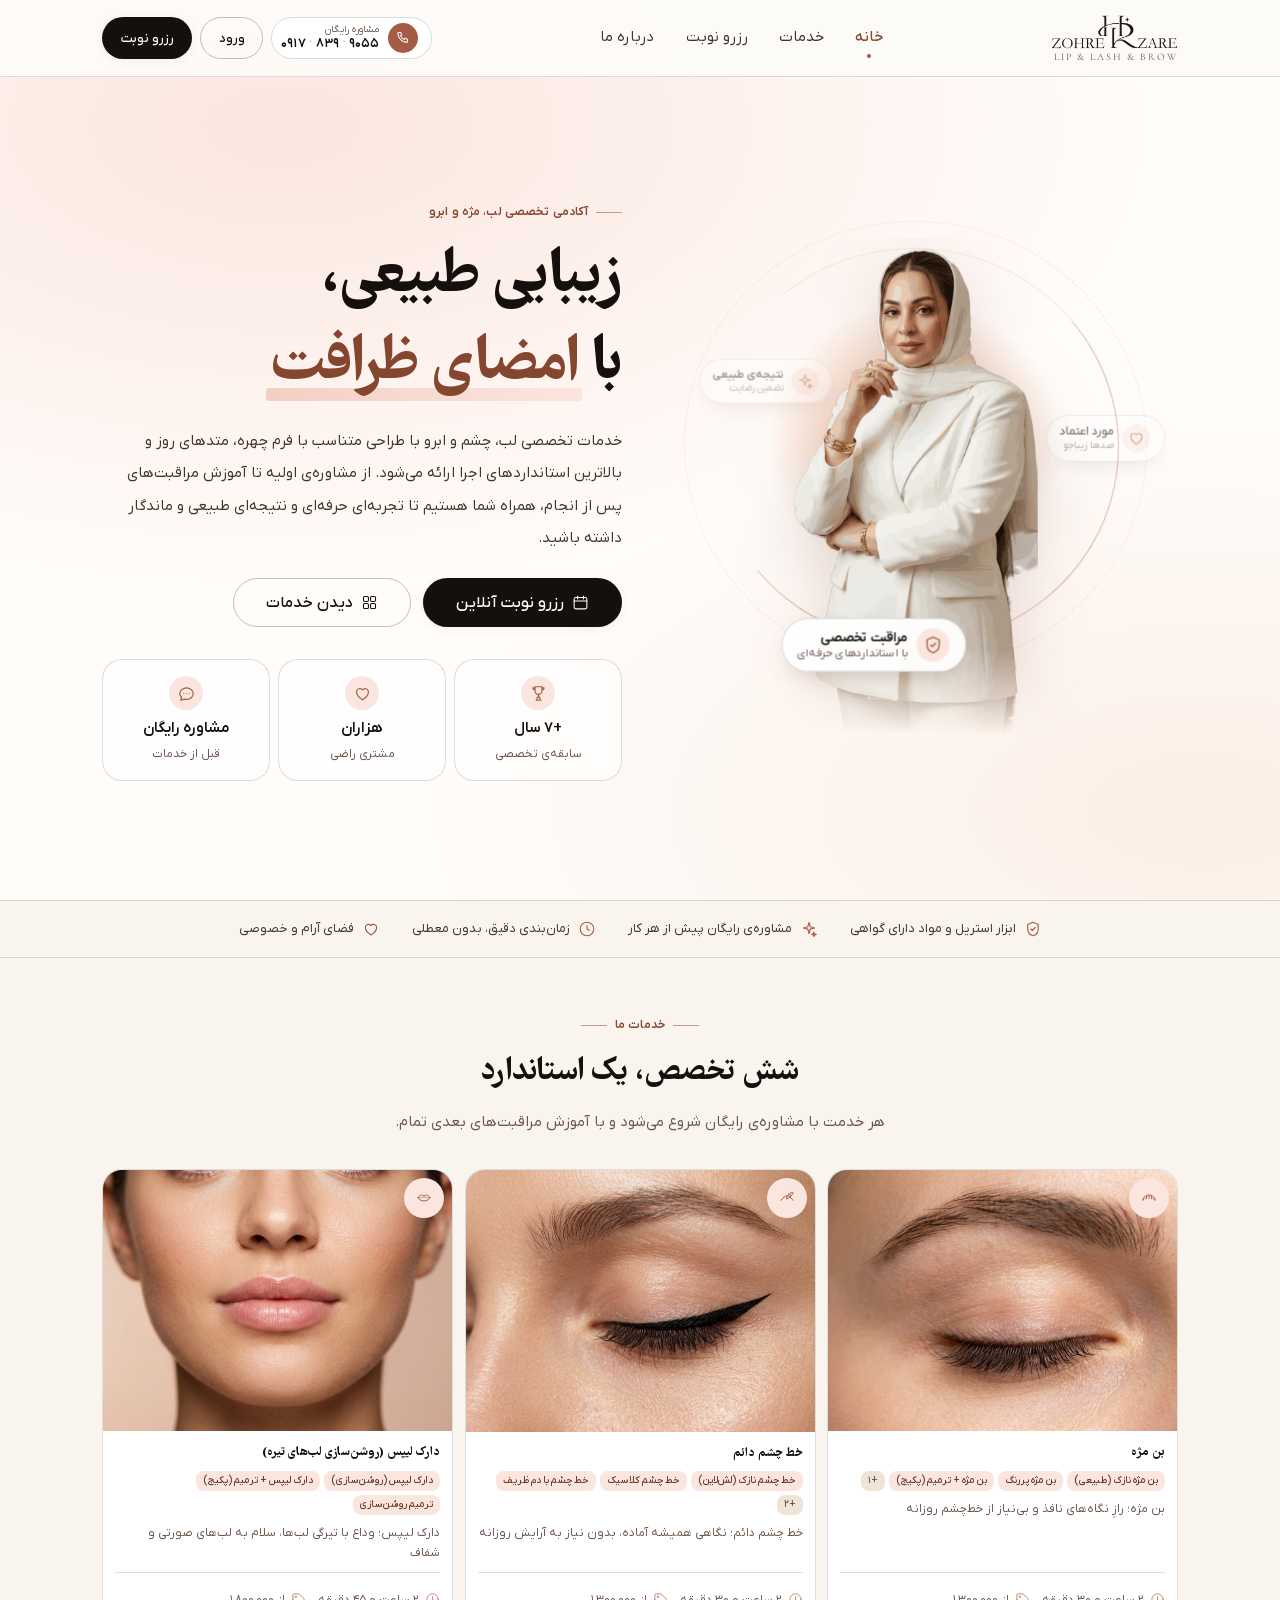
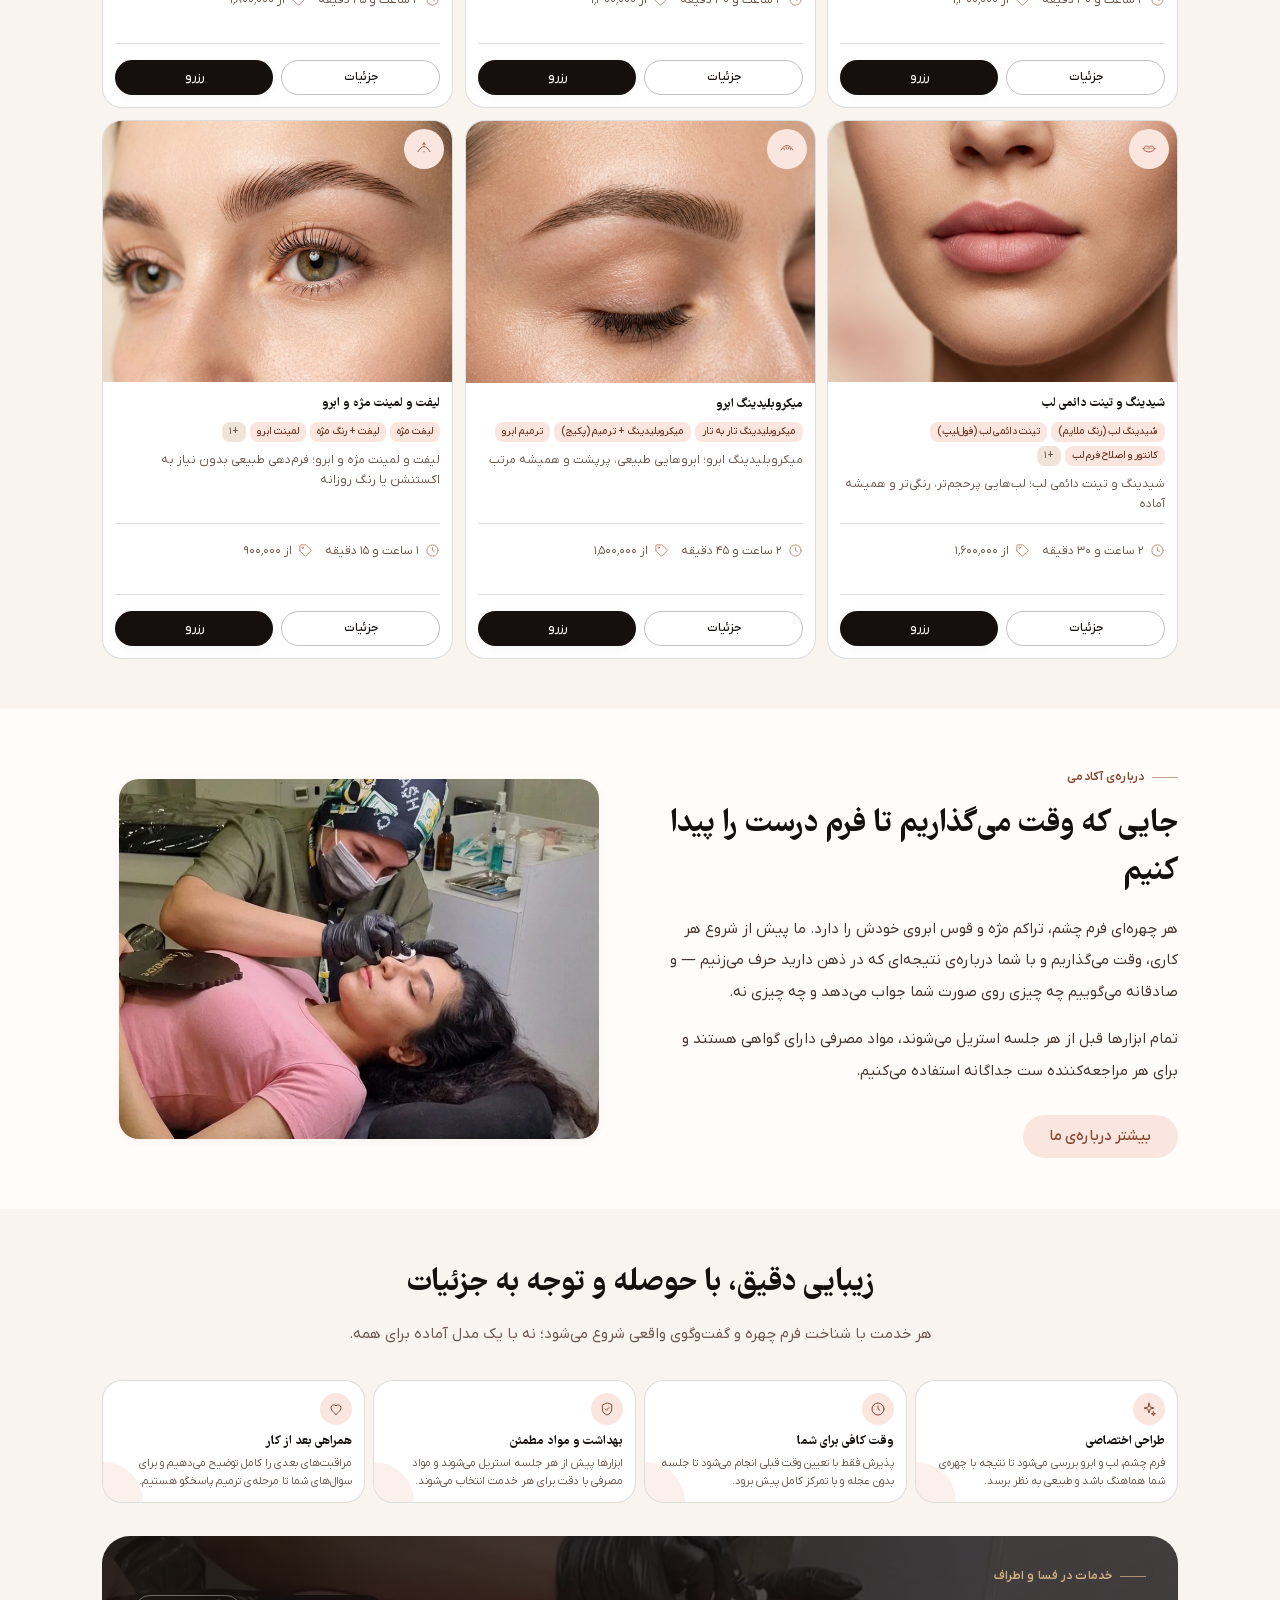
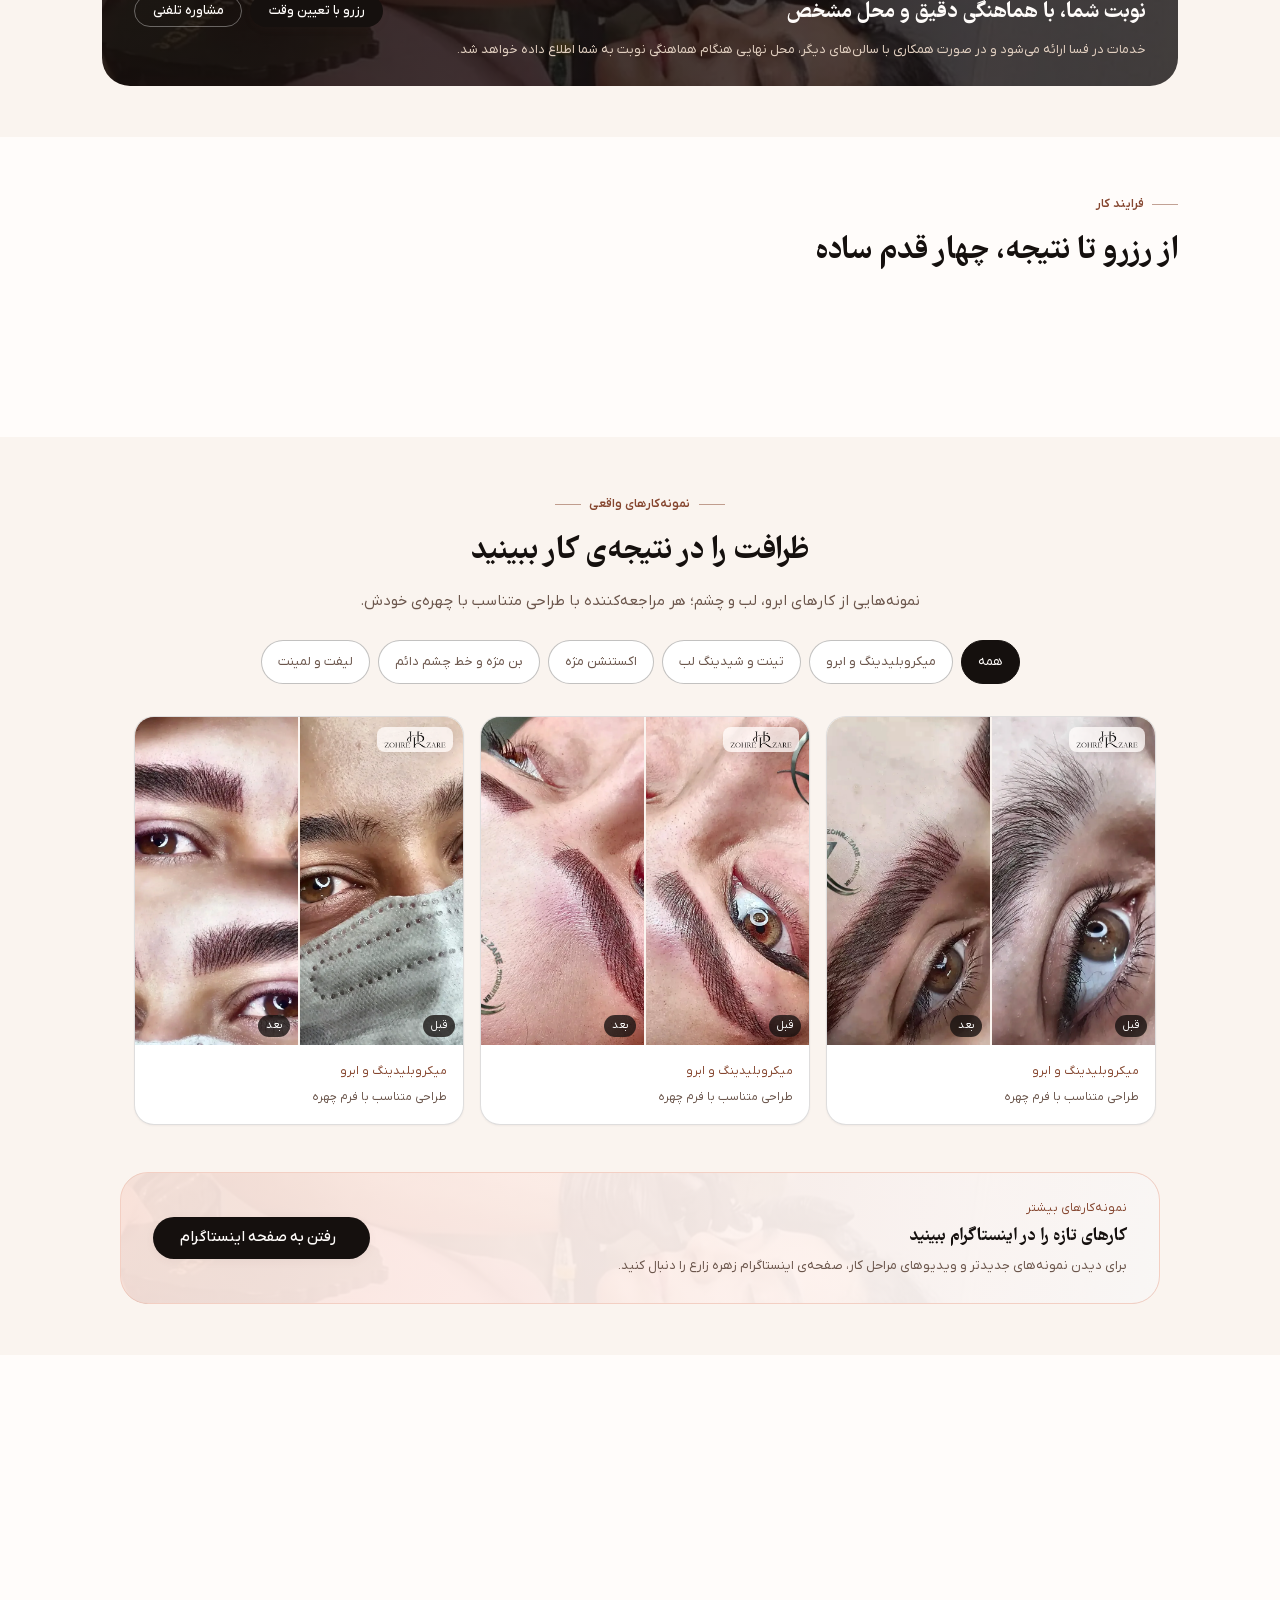
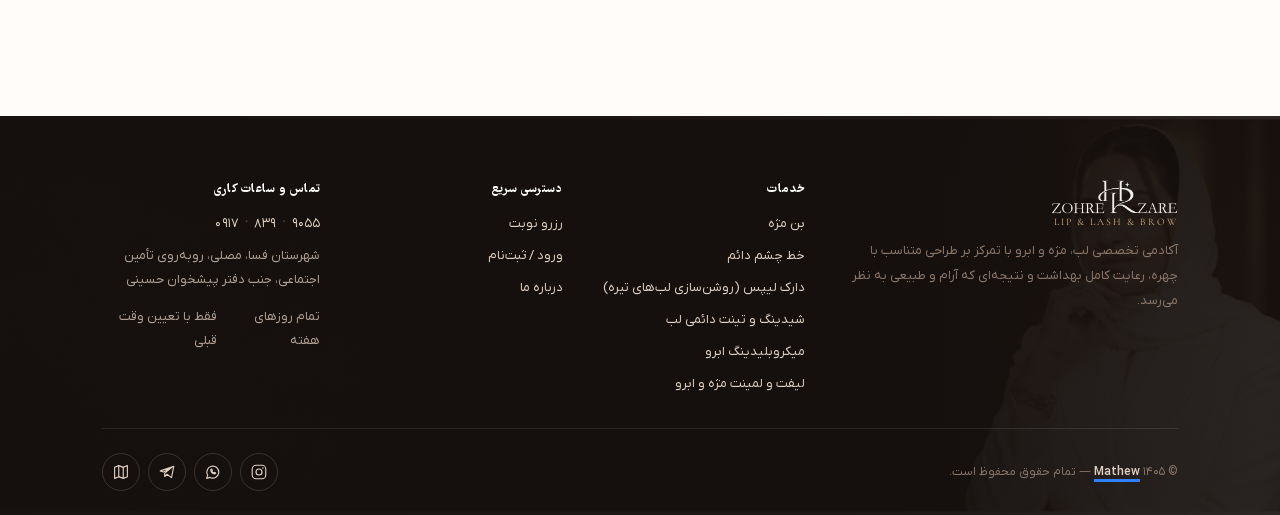
==== commit 6d78244f: "Replace the service catalog with the client's six new services The five old services are gone; the s" ====
--- a/index.html
+++ b/index.html
@@ -9,7 +9,7 @@
 <meta name="apple-mobile-web-app-status-bar-style" content="black-translucent">
 <meta name="apple-mobile-web-app-title" content="زهره زارع">
 <title>زهره زارع | آکادمی تخصصی لب، مژه و ابرو</title>
-<meta name="description" content="زهره زارع، متخصص خدمات لب، مژه و ابرو در فسا؛ تینت لب، شیدینگ لب، میکروبلیدینگ، خط چشم دائم، بن‌مژه و لیفت و لمینت. رزرو با تعیین وقت قبلی.">
+<meta name="description" content="زهره زارع، متخصص خدمات لب، مژه و ابرو در فسا؛ بن مژه، خط چشم دائم، دارک لیپس، شیدینگ و تینت دائمی لب، میکروبلیدینگ ابرو و لیفت و لمینت مژه و ابرو. رزرو با تعیین وقت قبلی.">
 
 <!-- meta: اشتراک‌گذاری و سئو -->
 <link rel="canonical" href="https://zohrezare.ir/">
@@ -17,7 +17,7 @@
 <meta property="og:site_name" content="زهره زارع">
 <meta property="og:locale" content="fa_IR">
 <meta property="og:title" content="زهره زارع | آکادمی تخصصی لب، مژه و ابرو">
-<meta property="og:description" content="زهره زارع، متخصص خدمات لب، مژه و ابرو در فسا؛ تینت لب، شیدینگ لب، میکروبلیدینگ، خط چشم دائم، بن‌مژه و لیفت و لمینت. رزرو با تعیین وقت قبلی.">
+<meta property="og:description" content="زهره زارع، متخصص خدمات لب، مژه و ابرو در فسا؛ بن مژه، خط چشم دائم، دارک لیپس، شیدینگ و تینت دائمی لب، میکروبلیدینگ ابرو و لیفت و لمینت مژه و ابرو. رزرو با تعیین وقت قبلی.">
 <meta property="og:url" content="https://zohrezare.ir/">
 <meta property="og:image" content="https://zohrezare.ir/assets/img/og-cover.jpg">
 <meta property="og:image:width" content="1200">
@@ -25,7 +25,7 @@
 <meta property="og:image:alt" content="اجرای خدمات تخصصی ابرو در آکادمی زهره زارع">
 <meta name="twitter:card" content="summary_large_image">
 <meta name="twitter:title" content="زهره زارع | آکادمی تخصصی لب، مژه و ابرو">
-<meta name="twitter:description" content="زهره زارع، متخصص خدمات لب، مژه و ابرو در فسا؛ تینت لب، شیدینگ لب، میکروبلیدینگ، خط چشم دائم، بن‌مژه و لیفت و لمینت. رزرو با تعیین وقت قبلی.">
+<meta name="twitter:description" content="زهره زارع، متخصص خدمات لب، مژه و ابرو در فسا؛ بن مژه، خط چشم دائم، دارک لیپس، شیدینگ و تینت دائمی لب، میکروبلیدینگ ابرو و لیفت و لمینت مژه و ابرو. رزرو با تعیین وقت قبلی.">
 <meta name="twitter:image" content="https://zohrezare.ir/assets/img/og-cover.jpg">
 <script type="application/ld+json">
 {
@@ -71,7 +71,7 @@
 <link rel="stylesheet" href="assets/css/fonts.css?v=19">
 <link rel="stylesheet" href="assets/css/base.css?v=20">
 <link rel="stylesheet" href="assets/css/components.css?v=21">
-<link rel="stylesheet" href="assets/css/pages.css?v=29">
+<link rel="stylesheet" href="assets/css/pages.css?v=30">
 </head>
 <body>
 
@@ -142,7 +142,7 @@
     <div class="container">
       <div class="section-head section-head--center reveal">
         <span class="eyebrow">خدمات ما</span>
-        <h2>چهار تخصص، یک استاندارد</h2>
+        <h2>شش تخصص، یک استاندارد</h2>
         <p>هر خدمت با مشاوره‌ی رایگان شروع می‌شود و با آموزش مراقبت‌های بعدی تمام.</p>
       </div>
 
@@ -258,14 +258,16 @@
       <div class="section-head section-head--center reveal">
         <span class="eyebrow">نمونه‌کارهای واقعی</span>
         <h2>ظرافت را در نتیجه‌ی کار ببینید</h2>
-        <p>نمونه‌هایی از نانوبروز، تینت لب و بن‌مژه؛ هر مراجعه‌کننده با طراحی متناسب با چهره‌ی خودش.</p>
+        <p>نمونه‌هایی از کارهای ابرو، لب و چشم؛ هر مراجعه‌کننده با طراحی متناسب با چهره‌ی خودش.</p>
       </div>
 
       <div class="portfolio-filters reveal" data-delay="80" role="tablist" aria-label="دسته‌بندی نمونه‌کارها">
         <button class="portfolio-filter is-active" type="button" data-portfolio-filter="all" role="tab" aria-selected="true">همه</button>
-        <button class="portfolio-filter" type="button" data-portfolio-filter="brows" role="tab" aria-selected="false">نانوبروز و ابرو</button>
+        <button class="portfolio-filter" type="button" data-portfolio-filter="brows" role="tab" aria-selected="false">میکروبلیدینگ و ابرو</button>
         <button class="portfolio-filter" type="button" data-portfolio-filter="lips" role="tab" aria-selected="false">تینت و شیدینگ لب</button>
-        <button class="portfolio-filter" type="button" data-portfolio-filter="lashes" role="tab" aria-selected="false">بن‌مژه</button>
+        <button class="portfolio-filter" type="button" data-portfolio-filter="lashes" role="tab" aria-selected="false">اکستنشن مژه</button>
+        <button class="portfolio-filter" type="button" data-portfolio-filter="eyeliner" role="tab" aria-selected="false">بن مژه و خط چشم دائم</button>
+        <button class="portfolio-filter" type="button" data-portfolio-filter="lash-lift" role="tab" aria-selected="false">لیفت و لمینت</button>
       </div>
 
       <div class="works reveal" id="worksList"></div>
--- a/assets/css/pages.css
+++ b/assets/css/pages.css
@@ -1 +1,3 @@
 .hero{position:relative;overflow:hidden;padding-top:var(--header-h);background:radial-gradient(120% 90% at 22% 14%,var(--blush-100) 0%,transparent 56%),radial-gradient(100% 70% at 94% 90%,#FBEFE6 0%,transparent 60%),var(--cream-50)}.hero__grid{position:relative;z-index:1;min-height:calc(100svh - var(--header-h));display:grid;grid-template-columns:1fr;align-items:center;gap:var(--sp-5);padding-block:var(--sp-5) var(--sp-8)}.hero__visual{order:1;padding-inline:clamp(30px,8vw,70px)}.hero__copy{order:2;max-width:620px}.hero__title{font-size:clamp(2rem,7.6vw,var(--fs-4xl));font-weight:600;line-height:1.36;letter-spacing:-.022em;margin-bottom:var(--sp-4)}.hero__title em{font-style:normal;font-weight:700;color:var(--rose-600);position:relative;white-space:nowrap}.hero__title em:after{content:"";position:absolute;inset-inline:-.06em;bottom:.14em;height:.2em;background:linear-gradient(90deg,var(--blush-200),var(--blush-100));border-radius:3px;z-index:-1}.hero__lead{font-size:var(--fs-base);color:var(--text-soft);line-height:2.15;max-width:520px;margin-bottom:var(--sp-5)}.hero__actions{display:flex;flex-wrap:wrap;gap:var(--sp-3);margin-bottom:var(--sp-6)}.btn__ico{display:inline-flex;align-items:center}.btn__ico svg{width:17px;height:17px}.hero__cards{display:grid;grid-template-columns:repeat(3,1fr);gap:var(--sp-2);max-width:520px}.hero-card{display:flex;flex-direction:column;align-items:center;gap:5px;padding:var(--sp-4) var(--sp-2);text-align:center;background:#ffffffbd;backdrop-filter:blur(8px);-webkit-backdrop-filter:blur(8px);border:1px solid var(--line);border-radius:var(--r-lg);transition:transform var(--dur) var(--ease),border-color var(--dur) var(--ease),box-shadow var(--dur) var(--ease)}.hero-card:hover{transform:translateY(-3px);border-color:var(--blush-300);box-shadow:var(--shadow-md)}.hero-card__icon{display:grid;place-items:center;width:34px;height:34px;border-radius:50%;background:var(--blush-100);color:var(--rose-500);margin-bottom:2px}.hero-card__big{font-size:var(--fs-base);font-weight:600;color:var(--ink-900);line-height:1.5}.hero-card__sub{font-size:var(--fs-xs);color:var(--text-muted);line-height:1.6}.hero-stage{position:relative;width:100%;max-width:330px;margin-inline:auto;aspect-ratio:1 / 1.3;opacity:0;transform:scale(.97);transition:opacity .75s var(--ease),transform .75s var(--ease)}.hero-stage.is-ready{opacity:1;transform:none}.hero-stage__halo{position:absolute;z-index:0;inset:4% 0 22%;border-radius:50%;background:radial-gradient(closest-side,#f6d6c2eb,#f3c7af8c 46%,#f3c7af00 76%);pointer-events:none}.hero-stage__ring{position:absolute;z-index:2;inset:2% -3% 19%;border-radius:50%;border:1.5px solid var(--rose-400);border-inline-end-color:transparent;border-block-start-color:#c4826d47;opacity:.55;pointer-events:none;will-change:transform}.hero-stage__ring:after{content:"";position:absolute;inset:-7%;border-radius:50%;border:1px dashed var(--blush-300);opacity:.5}.hero-stage__photo{position:absolute;inset:0;z-index:5;display:flex;align-items:flex-end;justify-content:center;will-change:transform;pointer-events:none}.hero-stage__photo img{width:100%;height:100%;object-fit:contain;object-position:bottom center;-webkit-mask-image:linear-gradient(to bottom,#000 82%,transparent 99%);mask-image:linear-gradient(to bottom,#000 82%,transparent 99%);filter:drop-shadow(0 22px 34px rgba(120,70,48,.2))}.hero-stage__orbit{position:absolute;inset:0;pointer-events:none}.orbit-badge{position:absolute;top:50%;left:50%;display:flex;align-items:center;gap:9px;padding:.55rem .9rem;border-radius:var(--r-full);background:#fffffff0;backdrop-filter:blur(10px);-webkit-backdrop-filter:blur(10px);border:1px solid var(--line);box-shadow:0 10px 28px -14px #693c2a6b;white-space:nowrap;will-change:transform,opacity;pointer-events:auto;transition:opacity .25s linear;animation:badge-in .65s var(--ease) backwards;animation-delay:var(--delay, 0ms)}@keyframes badge-in{0%{opacity:0}}.orbit-badge__icon{display:grid;place-items:center;width:32px;height:32px;flex-shrink:0;border-radius:50%;background:var(--blush-100);color:var(--rose-500)}.orbit-badge__text{display:flex;flex-direction:column;line-height:1.35}.orbit-badge__text strong{font-size:var(--fs-sm);font-weight:600;color:var(--ink-900)}.orbit-badge__text span{font-size:.6875rem;color:var(--text-muted)}@media(max-width:719px){.orbit-badge{padding:0;gap:0;border-radius:50%;box-shadow:0 8px 20px -10px #693c2a66}.orbit-badge__text{display:none}.orbit-badge__icon{width:44px;height:44px;background:transparent}.orbit-badge__icon svg{width:20px;height:20px}}@media(min-width:720px)and (max-width:959px){.orbit-badge{padding:.45rem .68rem;gap:7px}.orbit-badge__icon{width:28px;height:28px}.orbit-badge__icon svg{width:16px;height:16px}.orbit-badge__text strong{font-size:var(--fs-xs)}.orbit-badge__text span{font-size:.625rem}}@media(min-width:720px){.hero-stage{max-width:400px}}@media(min-width:1000px){.hero__grid{grid-template-columns:1fr 1fr;gap:var(--sp-5);padding-block:var(--sp-6)}.hero__visual{order:1;padding-inline:clamp(50px,5.5vw,96px)}.hero__copy{order:2;margin-inline-start:auto;margin-inline-end:0}.hero-stage{max-width:420px}}.marquee{border-block:1px solid var(--line);background:var(--bg-soft);padding-block:var(--sp-4)}.marquee__row{display:flex;flex-wrap:wrap;justify-content:center;gap:var(--sp-4) var(--sp-6)}.marquee__item{display:inline-flex;align-items:center;gap:var(--sp-2);font-size:var(--fs-sm);color:var(--ink-700)}.marquee__item svg{width:18px;height:18px;color:var(--rose-500);flex-shrink:0}.services-grid{display:grid;gap:var(--sp-3);grid-template-columns:repeat(2,1fr)}@media(min-width:720px){.services-grid{grid-template-columns:repeat(3,1fr)}}.svc-card{display:flex;flex-direction:column;height:100%;background:var(--bg-elevated);border:1px solid var(--line);border-radius:var(--r-lg);overflow:hidden;transition:border-color var(--dur) var(--ease),box-shadow var(--dur) var(--ease),transform var(--dur) var(--ease)}.svc-card:hover{border-color:var(--blush-300);box-shadow:var(--shadow-md);transform:translateY(-2px)}.svc-card__media{position:relative;aspect-ratio:4 / 3;overflow:hidden;background:var(--cream-200)}.svc-card__media img{width:100%;height:100%;object-fit:cover;transition:transform .9s var(--ease)}.svc-card:hover .svc-card__media img{transform:scale(1.05)}.svc-card__icon{position:absolute;top:var(--sp-2);inset-inline-start:var(--sp-2);width:32px;height:32px;display:grid;place-items:center;border-radius:50%;background:#ffffffe0;backdrop-filter:blur(6px);color:var(--rose-500)}.svc-card__icon svg{width:16px;height:16px}.svc-card__body{display:flex;flex-direction:column;flex:1;padding:var(--sp-3)}.svc-card__title{font-size:var(--fs-sm);margin-bottom:var(--sp-2);line-height:1.5}.svc-menu{list-style:none;margin:0 0 var(--sp-3);padding:0;border-top:1px dashed var(--line)}.svc-menu li{display:flex;align-items:baseline;justify-content:space-between;gap:var(--sp-2);padding:6px 0;border-bottom:1px dashed var(--line);font-size:var(--fs-xs);line-height:1.7}.svc-menu__name{color:var(--ink-700);min-width:0;overflow:hidden;text-overflow:ellipsis;white-space:nowrap}.svc-menu__price{flex-shrink:0;color:var(--ink-900);font-weight:600;font-variant-numeric:tabular-nums}.svc-menu li.svc-menu__more{justify-content:center;border-bottom:0;color:var(--text-muted)}.svc-card__text{color:var(--text-muted);font-size:var(--fs-xs);line-height:1.7;margin-bottom:var(--sp-2);flex:1;display:-webkit-box;-webkit-line-clamp:3;-webkit-box-orient:vertical;overflow:hidden}.svc-card__meta{display:flex;flex-wrap:wrap;gap:var(--sp-2);padding-top:var(--sp-2);border-top:1px solid var(--line);margin-bottom:var(--sp-2);font-size:var(--fs-xs);color:var(--text-muted)}.svc-card__meta span{display:inline-flex;align-items:center;gap:4px}.svc-card__meta svg{width:13px;height:13px;color:var(--rose-400)}.svc-card__body>.svc-card__actions{display:grid;grid-template-columns:repeat(2,minmax(0,1fr));gap:var(--sp-2)}.svc-card__actions .btn{flex:1}.svc-card__body>.svc-card__actions .btn{flex:none;width:100%;min-width:0;min-height:2rem;font-size:var(--fs-xs);padding:6px 8px}.page-head{background:var(--bg-soft);border-bottom:1px solid var(--line);padding-top:calc(var(--sp-6) + var(--header-h));padding-bottom:var(--sp-6)}.page-head h1{margin-bottom:var(--sp-3)}.page-head p{color:var(--text-muted);max-width:620px;margin-bottom:0}.crumbs{display:flex;align-items:center;gap:var(--sp-2);font-size:var(--fs-xs);color:var(--text-muted);margin-bottom:var(--sp-4);flex-wrap:wrap}.crumbs a{color:var(--text-muted)}.crumbs a:hover{color:var(--rose-600)}.crumbs span{opacity:.45}.detail-layout{display:grid;gap:var(--sp-6);grid-template-columns:1fr;align-items:start}@media(min-width:940px){.detail-layout{grid-template-columns:1fr 360px;gap:var(--sp-7)}.detail-aside{position:sticky;top:calc(var(--header-h) + var(--sp-4))}}.detail-hero{aspect-ratio:16 / 9;border-radius:var(--r-lg);overflow:hidden;background:var(--cream-200);margin-bottom:var(--sp-6)}.detail-hero img{width:100%;height:100%;object-fit:cover}.prose{color:var(--text-soft);line-height:2.1}.prose h2{margin-top:var(--sp-6);margin-bottom:var(--sp-3);font-size:var(--fs-xl)}.prose h2:first-child{margin-top:0}.prose p{margin-bottom:var(--sp-4)}.check-list{display:flex;flex-direction:column;gap:var(--sp-3)}.check-list li{display:flex;align-items:flex-start;gap:var(--sp-3);font-size:var(--fs-base);line-height:1.9;color:var(--text-soft)}.check-list svg{width:18px;height:18px;color:var(--rose-500);flex-shrink:0;margin-top:6px}.pill-row{display:flex;flex-wrap:wrap;gap:4px;margin-bottom:var(--sp-2)}.badge{display:inline-block;padding:3px 7px;border-radius:var(--r-sm);background:var(--blush-100);color:var(--rose-700);font-size:10px;font-weight:500;line-height:1.4;white-space:nowrap}.badge--muted{background:var(--cream-200);color:var(--text-muted)}.price-table{display:flex;flex-direction:column}.price-row{display:flex;align-items:flex-start;justify-content:space-between;gap:var(--sp-4);padding:var(--sp-4) 0;border-bottom:1px dashed var(--line)}.price-row:last-child{border-bottom:none}.price-row__name{font-weight:500;color:var(--ink-900);line-height:1.6}.price-row__note{font-size:var(--fs-xs);color:var(--text-muted);line-height:1.8;margin-top:3px}.price-row__meta{text-align:left;flex-shrink:0}.price-row__price{font-weight:500;color:var(--rose-600);white-space:nowrap}.price-row__time{font-size:var(--fs-xs);color:var(--text-muted);white-space:nowrap}.faq-item{border-bottom:1px solid var(--line)}.faq-item:last-child{border-bottom:none}.faq-q{display:flex;align-items:center;justify-content:space-between;gap:var(--sp-3);width:100%;padding:var(--sp-4) 0;text-align:start;font-size:var(--fs-base);font-weight:500;color:var(--ink-900)}.faq-q svg{width:18px;height:18px;color:var(--rose-500);flex-shrink:0;transition:transform .3s var(--ease)}.faq-item.is-open .faq-q svg{transform:rotate(45deg)}.faq-a{display:grid;grid-template-rows:0fr;transition:grid-template-rows .32s var(--ease);color:var(--text-muted);font-size:var(--fs-sm);line-height:2}.faq-item.is-open .faq-a{grid-template-rows:1fr}.faq-a>div{overflow:hidden}.faq-a p{padding-bottom:var(--sp-4);margin:0}.booking-box{padding:var(--sp-5)}.booking-box__price{display:flex;align-items:baseline;gap:var(--sp-2);margin-bottom:var(--sp-1)}.booking-box__price strong{font-size:var(--fs-2xl);font-weight:400;color:var(--ink-900)}.booking-box__price span{font-size:var(--fs-sm);color:var(--text-muted)}.booking-box__rows{margin:var(--sp-4) 0}.booking-box__row{display:flex;align-items:center;justify-content:space-between;gap:var(--sp-3);padding:var(--sp-2) 0;font-size:var(--fs-sm);color:var(--text-muted)}.booking-box__row strong{font-weight:500;color:var(--ink-800)}.booking-box__row span{display:inline-flex;align-items:center;gap:7px}.booking-box__row svg{width:16px;height:16px;color:var(--rose-400)}.narrow{width:100%;max-width:460px;margin-inline:auto}.narrow--wide{max-width:720px}.auth-wrap{min-height:calc(100svh - var(--header-h));display:flex;align-items:center;padding-top:calc(var(--sp-6) + var(--header-h));padding-bottom:var(--sp-6);background:radial-gradient(90% 60% at 85% 0%,var(--blush-100) 0%,transparent 55%),var(--cream-50)}.auth-card{background:var(--bg-elevated);border:1px solid var(--line);border-radius:var(--r-xl);padding:var(--sp-6) var(--sp-5);box-shadow:var(--shadow-md)}@media(min-width:480px){.auth-card{padding:var(--sp-7) var(--sp-6)}}.auth-card__icon{width:54px;height:54px;display:grid;place-items:center;border-radius:50%;background:var(--blush-100);color:var(--rose-500);margin-bottom:var(--sp-4)}.auth-card__icon svg{width:26px;height:26px}.auth-card h1{font-size:var(--fs-2xl);margin-bottom:var(--sp-2)}.auth-card__sub{color:var(--text-muted);font-size:var(--fs-sm);line-height:1.95;margin-bottom:var(--sp-5)}.auth-step{display:none}.auth-step.is-active{display:block;animation:step-in .35s var(--ease)}@keyframes step-in{0%{opacity:0;transform:translateY(8px)}}.resend-row{display:flex;align-items:center;justify-content:space-between;gap:var(--sp-3);margin-top:var(--sp-4);font-size:var(--fs-sm);color:var(--text-muted);flex-wrap:wrap}.resend-row button{color:var(--rose-600);font-weight:500}.resend-row button:disabled{color:var(--ink-400);cursor:default}.demo-code{display:flex;align-items:center;gap:var(--sp-3);padding:var(--sp-3) var(--sp-4);background:var(--warn-50);border:1px dashed #E4CFA6;border-radius:var(--r-md);margin-bottom:var(--sp-4);font-size:var(--fs-sm);color:var(--warn-600);line-height:1.8}.demo-code strong{font-size:var(--fs-xl);letter-spacing:.35em;font-variant-numeric:tabular-nums;color:var(--ink-900);padding-inline-start:.35em}.demo-code svg{width:20px;height:20px;flex-shrink:0}.steps{display:flex;align-items:center;gap:var(--sp-2);margin-bottom:var(--sp-6);overflow-x:auto;padding-bottom:4px;scrollbar-width:none}.steps::-webkit-scrollbar{display:none}.step{display:inline-flex;align-items:center;gap:var(--sp-2);font-size:var(--fs-sm);color:var(--ink-400);white-space:nowrap;flex-shrink:0}.step__num{display:grid;place-items:center;width:28px;height:28px;border-radius:50%;border:1px solid var(--line-strong);font-size:var(--fs-xs);font-weight:500;background:var(--bg-elevated);transition:all var(--dur) var(--ease)}.step.is-active{color:var(--ink-900);font-weight:500}.step.is-active .step__num{background:var(--ink-900);border-color:var(--ink-900);color:var(--cream-50)}.step.is-done{color:var(--rose-600)}.step.is-done .step__num{background:var(--blush-100);border-color:var(--blush-300);color:var(--rose-600)}.step__line{width:22px;height:1px;background:var(--line-strong);flex-shrink:0}.book-panel{display:none}.book-panel.is-active{display:block;animation:step-in .35s var(--ease)}.svc-choice{border:1px solid var(--line-strong);border-radius:var(--r-md);background:var(--bg-elevated);overflow:hidden;transition:border-color var(--dur) var(--ease),box-shadow var(--dur) var(--ease)}.svc-choice.is-open{border-color:var(--rose-400);box-shadow:var(--shadow-sm)}.svc-choice>.svc-choice__head .choice__box{border-color:transparent;border-radius:0;background:transparent}.svc-choice>.svc-choice__head:hover .choice__box{border-color:transparent}.svc-choice>.svc-choice__head input:checked+.choice__box{border-color:transparent;background:var(--blush-100);box-shadow:none}.svc-choice__chev{flex-shrink:0;color:var(--ink-400);transition:transform var(--dur) var(--ease)}.svc-choice.is-open .svc-choice__chev{transform:rotate(180deg)}.svc-choice__body{padding:0 var(--sp-3) var(--sp-3);border-top:1px dashed var(--line);background:var(--cream-50)}.svc-choice__lbl{margin:var(--sp-3) 0 var(--sp-2);font-size:var(--fs-xs);font-weight:600;color:var(--ink-700)}.svc-choice__vars{display:flex;flex-direction:column;gap:var(--sp-2)}.svc-choice__var .choice__box{padding:10px 14px;background:var(--bg-elevated)}.svc-choice__var .choice__txt .choice__title{font-size:var(--fs-sm)}.choice__ico{flex-shrink:0;display:grid;place-items:center;width:40px;height:40px;border-radius:50%;background:var(--blush-100);color:var(--rose-500)}.choice__pricebox{flex-shrink:0;text-align:left}.choice__price{display:block;font-weight:500;color:var(--rose-600);white-space:nowrap;font-variant-numeric:tabular-nums}.choice__dur{display:block;font-size:var(--fs-xs);color:var(--text-muted);white-space:nowrap}.slot-grid{display:grid;grid-template-columns:repeat(auto-fill,minmax(104px,1fr));gap:var(--sp-2)}.slot{padding:.85rem .5rem;border:1px solid var(--line-strong);border-radius:var(--r-md);background:var(--bg-elevated);text-align:center;font-size:var(--fs-base);font-variant-numeric:tabular-nums;transition:all var(--dur) var(--ease);line-height:1.5}.slot:hover:not(:disabled){border-color:var(--rose-400);background:var(--blush-100)}.slot.is-selected{background:var(--ink-900);border-color:var(--ink-900);color:var(--cream-50)}.slot:disabled{opacity:.5;cursor:not-allowed;background:var(--cream-100);color:var(--ink-400);text-decoration:line-through;text-decoration-color:var(--ink-200)}.slot small{display:block;font-size:.625rem;opacity:.75;text-decoration:none}.summary{background:var(--bg-soft);border:1px solid var(--line);border-radius:var(--r-lg);padding:var(--sp-5)}.summary__row{display:flex;align-items:flex-start;justify-content:space-between;gap:var(--sp-4);padding:var(--sp-3) 0;border-bottom:1px dashed var(--line);font-size:var(--fs-sm)}.summary__row:last-of-type{border-bottom:none}.summary__row dt{color:var(--text-muted);flex-shrink:0}.summary__row dd{margin:0;font-weight:500;color:var(--ink-900);text-align:left}.summary__total{display:flex;align-items:baseline;justify-content:space-between;gap:var(--sp-3);margin-top:var(--sp-3);padding-top:var(--sp-4);border-top:1px solid var(--line-strong)}.summary__total span{color:var(--text-muted);font-size:var(--fs-sm)}.summary__total strong{font-size:var(--fs-xl);font-weight:500;color:var(--rose-600)}.book-actions{display:flex;gap:var(--sp-3);margin-top:var(--sp-5);flex-wrap:wrap}.book-actions .btn{flex:1;min-width:130px}.success-card{text-align:center;padding:var(--sp-7) var(--sp-5)}.success-card__icon{width:76px;height:76px;margin:0 auto var(--sp-5);display:grid;place-items:center;border-radius:50%;background:var(--success-50);color:var(--success-500);animation:pop .5s var(--ease)}.success-card__icon svg{width:38px;height:38px}@keyframes pop{0%{transform:scale(.6);opacity:0}60%{transform:scale(1.08)}to{transform:scale(1);opacity:1}}.done-meta{display:flex;flex-direction:column;gap:8px;max-width:420px;margin:0 auto var(--sp-5);padding:var(--sp-3) var(--sp-4);border:1px solid var(--line);border-radius:var(--r-md);background:var(--cream-50);text-align:start}.done-meta__row{display:flex;align-items:baseline;justify-content:space-between;gap:var(--sp-3)}.done-meta__lbl{flex:0 0 auto;font-size:var(--fs-xs);color:var(--text-muted)}.done-meta__val{font-size:var(--fs-sm);color:var(--ink-900);font-weight:600;text-align:end;min-width:0}.done-meta__map{display:inline-flex;align-items:center;gap:6px;align-self:center;min-height:40px;padding:0 14px;border-radius:var(--r-full);border:1px solid var(--blush-300);color:var(--rose-600);font-size:var(--fs-sm);font-weight:500;transition:background-color var(--t-fast),border-color var(--t-fast)}.done-meta__map:hover{background:var(--blush-100);border-color:var(--rose-400)}.done-meta__map:focus-visible{outline:2px solid var(--rose-400);outline-offset:2px}body.on-booking{padding-bottom:calc(92px + env(safe-area-inset-bottom,0px))}.book-cta{position:fixed;inset-inline:0;bottom:0;z-index:60;display:flex;align-items:center;gap:var(--sp-3);max-width:760px;margin-inline:auto;padding:var(--sp-2) var(--sp-3) calc(var(--sp-2) + env(safe-area-inset-bottom,0px));border-top:1px solid var(--line);background:#fffcfaf5;-webkit-backdrop-filter:blur(10px);backdrop-filter:blur(10px);box-shadow:0 -6px 24px #4f383414}.book-cta__info{flex:1;min-width:0;font-size:var(--fs-xs);color:var(--text-muted);line-height:1.7;overflow:hidden;text-overflow:ellipsis;display:-webkit-box;-webkit-line-clamp:2;-webkit-box-orient:vertical}.book-cta .btn{flex:0 0 auto;min-height:48px;padding-inline:1.4rem;white-space:nowrap}.book-cta .btn:disabled{opacity:.55}.login-box .input{width:100%}.login-box__links{display:flex;gap:var(--sp-4);margin:var(--sp-2) 0 0}.login-box__demo{margin:var(--sp-3) 0 0;font-size:var(--fs-xs);color:var(--success-500);font-weight:500}.login-box__err{margin:var(--sp-3) 0 0;font-size:var(--fs-xs);color:var(--danger-500);line-height:1.8}.linklike{padding:0;border:0;background:none;color:var(--rose-600);font-size:var(--fs-xs);font-weight:500;cursor:pointer;text-decoration:underline;text-underline-offset:3px}.linklike:hover{color:var(--rose-500)}.linklike:focus-visible{outline:2px solid var(--rose-400);outline-offset:2px;border-radius:4px}.account-head{margin-top:calc(var(--sp-5) + var(--header-h));padding:var(--sp-5);border:1px solid var(--line);border-radius:var(--r-lg);background:var(--bg-elevated);margin-bottom:var(--sp-5)}.account-head__bar{display:flex;align-items:center;justify-content:space-between;gap:var(--sp-3);flex-wrap:wrap;padding-bottom:var(--sp-4);border-bottom:1px dashed var(--line);margin-bottom:var(--sp-2)}.account-head__btns{display:flex;gap:var(--sp-2);flex-wrap:wrap}.account-info{margin:0}.account-info__row{display:flex;align-items:baseline;gap:var(--sp-3) var(--sp-5);flex-wrap:wrap;padding:var(--sp-3) 0;border-bottom:1px dashed var(--line)}.account-info__row:last-child{border-bottom:0;padding-bottom:0}.account-info__row dt{flex:0 0 auto;min-width:96px;font-size:var(--fs-xs);font-weight:500;color:var(--text-muted)}.account-info__row dd{margin:0;min-width:0;display:flex;align-items:center;gap:7px;flex-wrap:wrap;font-size:var(--fs-md);font-weight:500;color:var(--ink-900)}.account-info__row dd svg{color:var(--rose-400);flex-shrink:0}.account-info__name{font-size:var(--fs-lg);font-weight:500;margin:0}@media(max-width:480px){.account-info__row dt{min-width:84px}}.tabs{display:flex;gap:var(--sp-1);border-bottom:1px solid var(--line);margin-bottom:var(--sp-5);overflow-x:auto;scrollbar-width:none}.tabs::-webkit-scrollbar{display:none}.tab{padding:var(--sp-3) var(--sp-4);font-size:var(--fs-base);color:var(--text-muted);border-bottom:2px solid transparent;margin-bottom:-1px;white-space:nowrap;transition:color var(--dur) var(--ease),border-color var(--dur) var(--ease)}.tab:hover{color:var(--ink-900)}.tab.is-active{color:var(--rose-600);border-bottom-color:var(--rose-500);font-weight:500}.tab-panel{display:none}.tab-panel.is-active{display:block;animation:step-in .3s var(--ease)}.appt-list{display:flex;flex-direction:column;gap:var(--sp-3)}.appt{display:flex;gap:var(--sp-4);padding:var(--sp-4);background:var(--bg-elevated);border:1px solid var(--line);border-radius:var(--r-lg);transition:border-color var(--dur) var(--ease),box-shadow var(--dur) var(--ease)}.appt:hover{border-color:var(--blush-300);box-shadow:var(--shadow-sm)}.appt.is-cancelled{opacity:.65}.appt.is-cancelled .appt__date{background:var(--cream-100);color:var(--ink-400)}.appt__date{flex-shrink:0;width:68px;padding:var(--sp-3) var(--sp-2);border-radius:var(--r-md);background:var(--blush-100);color:var(--rose-600);text-align:center;align-self:flex-start}.appt__day{display:block;font-size:var(--fs-xl);font-weight:500;line-height:1.2}.appt__month{display:block;font-size:var(--fs-xs);line-height:1.7}.appt__body{flex:1;min-width:0}.appt__top{display:flex;align-items:flex-start;justify-content:space-between;gap:var(--sp-3);margin-bottom:var(--sp-2);flex-wrap:wrap}.appt__title{font-size:var(--fs-md);font-weight:500;line-height:1.6}.appt__variant{font-size:var(--fs-xs);color:var(--text-muted);line-height:1.7}.appt__meta{display:flex;flex-wrap:wrap;gap:var(--sp-2) var(--sp-4);font-size:var(--fs-xs);color:var(--text-muted);margin-bottom:var(--sp-3)}.appt__meta span{display:inline-flex;align-items:center;gap:6px}.appt__meta svg{width:14px;height:14px;color:var(--rose-400)}.appt__note{font-size:var(--fs-xs);color:var(--text-muted);background:var(--cream-100);padding:var(--sp-2) var(--sp-3);border-radius:var(--r-sm);line-height:1.85;margin-bottom:var(--sp-3)}.appt__actions{display:flex;gap:var(--sp-2);flex-wrap:wrap}@media(max-width:460px){.appt{gap:var(--sp-3);padding:var(--sp-3)}.appt__date{width:56px;padding:var(--sp-2)}.appt__day{font-size:var(--fs-lg)}}.mini-stats{display:grid;grid-template-columns:repeat(3,1fr);gap:var(--sp-3);margin-bottom:var(--sp-5)}.mini-stat{padding:var(--sp-4) var(--sp-2);border:1px solid var(--line);border-radius:var(--r-md);background:var(--bg-elevated);text-align:center}.mini-stat strong{display:block;font-size:var(--fs-xl);font-weight:400;color:var(--ink-900);line-height:1.4}.mini-stat span{font-size:var(--fs-xs);color:var(--text-muted);line-height:1.6;display:block}@media(min-width:480px){.mini-stat{padding:var(--sp-4)}}.about-grid{display:grid;gap:var(--sp-6);grid-template-columns:1fr;align-items:center}@media(min-width:880px){.about-grid{grid-template-columns:1fr 1fr;gap:var(--sp-7)}}.about-img{width:min(100%,480px);margin-inline:auto;border-radius:var(--r-lg);overflow:hidden;aspect-ratio:4 / 3;background:var(--cream-200);box-shadow:var(--shadow-sm);transition:transform .45s var(--ease),box-shadow .45s var(--ease)}.about-img:hover{transform:translateY(-4px);box-shadow:var(--shadow-md)}.about-img img{width:100%;height:100%;object-fit:cover;transition:transform .8s var(--ease)}.about-img:hover img{transform:scale(1.025)}.value-grid{display:grid;gap:var(--sp-4);grid-template-columns:1fr}@media(min-width:620px){.value-grid{grid-template-columns:repeat(2,1fr)}}@media(min-width:1000px){.value-grid{grid-template-columns:repeat(4,1fr)}}.value{padding:var(--sp-5);border:1px solid var(--line);border-radius:var(--r-lg);background:var(--bg-elevated);height:100%}.value__icon{width:44px;height:44px;display:grid;place-items:center;border-radius:50%;background:var(--blush-100);color:var(--rose-500);margin-bottom:var(--sp-4)}.value__icon svg{width:22px;height:22px}.value h3{font-size:var(--fs-md);margin-bottom:var(--sp-2)}.value p{font-size:var(--fs-sm);color:var(--text-muted);line-height:1.95;margin:0}.cta-band{position:relative;overflow:hidden;border-radius:var(--r-xl);background:#1a1210;padding:0;isolation:isolate;display:flex;align-items:center;width:100%;max-width:860px;margin-inline:auto;min-height:200px}.cta-band__photo{position:absolute;inset:0;z-index:0;display:block;pointer-events:none}.cta-band__photo img{width:100%;height:100%;object-fit:cover;object-position:left center}.cta-band__inner{position:relative;z-index:1;width:60%;margin-inline-start:auto;padding:var(--sp-4) var(--sp-5);text-align:center}.cta-band .cta-actions{justify-content:center;flex-direction:column;align-items:stretch}.cta-band .cta-actions .btn{width:100%}.cta-band h2{color:#fff}.cta-band__title{font-size:clamp(1rem,3.6vw,1.8rem);font-weight:600;letter-spacing:-.022em;line-height:1.4;margin-bottom:var(--sp-3);text-shadow:0 2px 20px rgba(0,0,0,.45)}.cta-band p{color:#ffffffbd;max-width:480px;margin-inline:auto;margin-bottom:var(--sp-4);display:none}.cta-band .btn--primary{background:var(--cream-50);color:var(--ink-900)}.cta-band .btn--primary:hover{background:var(--blush-200);color:var(--ink-900)}.cta-band .btn--ghost{color:#fff;border-color:#ffffff6b}.cta-band .btn--ghost:hover{background:#ffffff21;border-color:transparent}.cta-actions{display:flex;gap:var(--sp-3);justify-content:center;flex-wrap:wrap}@media(min-width:820px){.cta-band{min-height:220px}.cta-band .cta-actions{flex-direction:row;align-items:center;justify-content:center}.cta-band .cta-actions .btn{width:auto}.cta-band__inner{width:50%;padding:var(--sp-5) var(--sp-6)}}@media(max-width:719px){.cta-band{max-width:520px;min-height:180px;border-radius:clamp(16px,4vw,24px)}.cta-band__inner{width:65%;padding:var(--sp-3) var(--sp-3)}.cta-band__title{font-size:clamp(.95rem,3.5vw,1.15rem);line-height:1.5;margin-bottom:var(--sp-2)}.cta-band .cta-actions .btn{padding:10px 12px;font-size:var(--fs-xs);min-height:40px}}.footer{position:relative;overflow:hidden;background:#15100e;margin-top:var(--sp-8)}.footer:before{content:"";position:absolute;inset:0;background-image:url(../img/banner-footer.jpg);background-size:cover;background-position:center top;opacity:.5;pointer-events:none}.footer:after{content:"";position:absolute;inset:0;background:linear-gradient(to left,#15100ecc,#15100eed 30%,#15100ef7);pointer-events:none}.footer .container{position:relative;z-index:1}@media(max-width:819px){.footer:before{opacity:.3}.footer:after{background:linear-gradient(to bottom,#15100ee0,#15100ef7)}}.credit-link{color:#fff;font-weight:600;text-decoration:underline;text-decoration-color:#2f7fff;text-decoration-thickness:2.5px;text-underline-offset:4px;transition:color var(--dur) var(--ease),text-decoration-color var(--dur) var(--ease)}.credit-link:hover{color:#6fa8ff;text-decoration-color:#6fa8ff}.flow{display:grid;gap:var(--sp-3);grid-template-columns:repeat(2,1fr);counter-reset:flow}@media(min-width:700px){.flow{grid-template-columns:repeat(2,1fr)}}@media(min-width:1000px){.flow{grid-template-columns:repeat(4,1fr);gap:var(--sp-4)}}.flow__item{counter-increment:flow;position:relative;padding-top:var(--sp-4)}.flow__item:before{content:counter(flow,persian);position:absolute;top:0;inset-inline-start:0;font-family:var(--font-title);font-size:var(--fs-xl);color:var(--blush-300);line-height:1}.flow__item h3{font-size:var(--fs-sm);font-weight:400;margin-bottom:var(--sp-2);line-height:1.4}.flow__item p{font-size:11px;color:var(--text-muted);line-height:1.6;margin:0;display:-webkit-box;-webkit-line-clamp:3;-webkit-box-orient:vertical;overflow:hidden}.works{display:grid;gap:var(--sp-3);grid-template-columns:1fr;max-width:760px;margin-inline:auto}.work-row{display:flex;align-items:center;gap:var(--sp-4);padding:var(--sp-3);background:var(--bg-elevated);border:1px solid var(--line);border-radius:var(--r-lg);transition:border-color var(--dur) var(--ease),box-shadow var(--dur) var(--ease),transform var(--dur) var(--ease)}.work-row:hover{border-color:var(--blush-300);box-shadow:var(--shadow-md);transform:translateY(-2px)}.work-row__thumb{flex-shrink:0;width:74px;height:74px;border-radius:var(--r-md);overflow:hidden;background:var(--cream-200)}.work-row__thumb img{width:100%;height:100%;object-fit:cover;transition:transform .6s var(--ease)}.work-row:hover .work-row__thumb img{transform:scale(1.07)}.work-row__body{flex:1;min-width:0}.work-row__label{display:block;font-size:var(--fs-xs);color:var(--text-muted);line-height:1.7}.work-row__title{display:block;font-size:var(--fs-base);font-weight:600;color:var(--ink-900);line-height:1.6}.btn-ig{display:inline-flex;align-items:center;gap:8px;flex-shrink:0;padding:.6rem 1rem;border-radius:var(--r-full);font-size:var(--fs-sm);font-weight:500;line-height:1;color:#fff;background:linear-gradient(135deg,#b95a7a,#c4826d 52%,#d89a62);box-shadow:0 6px 18px -8px #aa506999;transition:transform var(--dur) var(--ease),box-shadow var(--dur) var(--ease);white-space:nowrap}.btn-ig:hover{color:#fff;transform:translateY(-1px);box-shadow:0 10px 24px -8px #aa5069bf}.btn-ig svg{width:17px;height:17px;flex-shrink:0}@media(max-width:560px){.work-row{gap:var(--sp-3);padding:var(--sp-2)}.work-row__thumb{width:60px;height:60px}.btn-ig{padding:.6rem}.btn-ig .btn-ig__text{display:none}}.admin-head{background:linear-gradient(135deg,#1a1210,#2a1c16 60%,#3a2519);color:var(--cream-100);padding-top:calc(var(--sp-5) + var(--header-h));padding-bottom:var(--sp-5)}.admin-head h1{color:#fff;font-size:var(--fs-2xl);margin-bottom:2px}.admin-head p{color:var(--ink-300);margin:0;font-size:var(--fs-sm);line-height:1.9}.admin-head__in{display:flex;align-items:flex-start;justify-content:space-between;gap:var(--sp-3);flex-wrap:wrap}.admin-head .badge--gold{background:#d4b1832e;color:var(--gold-300);border:1px solid rgba(212,177,131,.35)}.admin-head__actions{display:flex;align-items:center;gap:var(--sp-2)}.admin-head__actions .icon-btn{background:#fffcfa0f;border-color:#fffcfa2e;color:var(--cream-200)}.admin-head__actions .icon-btn:hover{border-color:var(--gold-300);color:#fff}.admin-body{min-height:60vh}.admin-content{width:100%;max-width:var(--container);margin-inline:auto;padding-inline:var(--sp-5);padding-block:var(--sp-5) calc(var(--sp-8) + 92px)}@media(min-width:720px){.admin-content{padding-inline:var(--sp-6)}}.admin-dock{position:fixed;inset-inline:0;bottom:0;z-index:95;display:flex;justify-content:space-around;gap:var(--sp-2);padding:6px var(--sp-3) calc(6px + env(safe-area-inset-bottom,0px));background:#fffcfaeb;-webkit-backdrop-filter:blur(14px);backdrop-filter:blur(14px);border-top:1px solid var(--line)}.admin-dock__btn{position:relative;display:flex;flex-direction:column;align-items:center;gap:3px;flex:1 1 0;max-width:168px;min-height:52px;padding:6px 4px;border-radius:var(--r-md);color:var(--text-muted);font-size:.6875rem;font-weight:500;line-height:1.5;transition:color var(--dur) var(--ease),background-color var(--dur) var(--ease)}.admin-dock__btn svg{color:var(--ink-500);transition:color var(--dur) var(--ease)}.admin-dock__btn:hover{color:var(--ink-900)}.admin-dock__btn:hover svg{color:var(--ink-900)}.admin-dock__btn.is-active{background:var(--ink-900);color:var(--cream-50)}.admin-dock__btn.is-active svg{color:var(--rose-300)}.count-badge{position:absolute;top:2px;inset-inline-start:calc(50% + 8px);min-width:18px;height:18px;padding-inline:4px;display:grid;place-items:center;border-radius:var(--r-full);background:var(--danger-500);color:#fff;font-size:.625rem;font-weight:600;line-height:1;pointer-events:none}.admin-side{display:none;position:fixed;inset-block:0;inset-inline-start:0;width:264px;flex-direction:column;padding:var(--sp-5) var(--sp-4);background:linear-gradient(180deg,#1a1210,#241811);color:var(--cream-100);z-index:60}.admin-side__brand{display:flex;flex-direction:column;gap:var(--sp-2);padding:var(--sp-3);margin-bottom:var(--sp-4);border:1px solid rgba(212,177,131,.25);border-radius:var(--r-md)}.admin-side__brand img{width:100%;max-width:128px;height:auto;filter:brightness(0) invert(1) opacity(.94)}.admin-side__tag{font-size:var(--fs-xs);color:var(--gold-300);letter-spacing:.02em}.admin-side__nav{display:flex;flex-direction:column;gap:4px}.admin-side__link{display:flex;align-items:center;gap:var(--sp-3);width:100%;min-height:48px;padding:var(--sp-2) var(--sp-3);border:1px solid transparent;border-radius:var(--r-md);color:var(--cream-200);font-size:var(--fs-sm);font-weight:500;text-align:start;transition:background-color var(--dur) var(--ease),color var(--dur) var(--ease),border-color var(--dur) var(--ease)}.admin-side__link svg{color:var(--ink-300);flex-shrink:0;transition:color var(--dur) var(--ease)}.admin-side__link:hover{background:#fffcfa12;color:#fff}.admin-side__link:hover svg{color:var(--gold-300)}.admin-side__link.is-active{background:#fffcfa1a;border-color:#d4b18366;color:#fff}.admin-side__link.is-active svg{color:var(--gold-300)}.admin-side__link .count-badge{position:static;inset-inline-end:auto;margin-inline-start:auto}.admin-side__foot{display:flex;flex-direction:column;gap:4px;margin-top:auto;padding-top:var(--sp-4);border-top:1px solid rgba(255,252,250,.12)}.admin-side__user{display:flex;flex-direction:column;gap:2px;padding:0 var(--sp-3) var(--sp-2);font-size:var(--fs-xs);color:var(--ink-300)}.admin-side__user strong{color:var(--cream-100);font-size:var(--fs-sm);font-weight:500}.admin-side__link--out:hover{background:#a8443a38;color:#f6c9c2}.admin-side__link--out:hover svg{color:#f6c9c2}@media(min-width:1024px){body.on-admin .header,body.on-admin .mobile-nav{display:none}body.on-admin .admin-side{display:flex}body.on-admin .admin-body{margin-inline-start:264px}body.on-admin .admin-head{padding-top:var(--sp-6)}body.on-admin .admin-head__actions,body.on-admin .admin-dock{display:none}body.on-admin .admin-content{padding-bottom:var(--sp-8)}}body.on-admin .toast-host{bottom:calc(84px + env(safe-area-inset-bottom,0px))}@media(min-width:1024px){body.on-admin .toast-host{bottom:calc(var(--sp-5) + env(safe-area-inset-bottom,0px))}}.admin-dash{display:grid;grid-template-columns:repeat(2,minmax(0,1fr));gap:10px;margin-bottom:var(--sp-5)}.dash-card{position:relative;display:flex;flex-direction:column;align-items:flex-start;gap:2px;min-width:0;padding:var(--sp-3) var(--sp-4);border:1px solid var(--line);border-radius:var(--r-lg);background:var(--bg-elevated);text-align:start;transition:border-color var(--dur) var(--ease),box-shadow var(--dur) var(--ease),transform .15s var(--ease)}button.dash-card{cursor:pointer}button.dash-card:hover{border-color:var(--rose-400);box-shadow:var(--shadow-sm)}button.dash-card:active{transform:translateY(1px)}.dash-card__ico{display:grid;place-items:center;width:34px;height:34px;margin-bottom:4px;border-radius:var(--r-full);background:var(--blush-100);color:var(--rose-500)}.dash-card__num{font-family:var(--font-title);font-size:var(--fs-xl);font-weight:600;color:var(--ink-900);line-height:1.35;max-width:100%;overflow:hidden;text-overflow:ellipsis}.dash-card__lbl{font-size:var(--fs-xs);color:var(--text-muted);line-height:1.7}.dash-card--wide{grid-column:span 2}.dash-card.is-wait{border-color:var(--gold-300);background:linear-gradient(0deg,#fdf1dc80,#fffcfae6)}.dash-card.is-wait .dash-card__ico{background:var(--warn-50);color:var(--warn-600)}.dash-card.is-wait .dash-card__num{color:var(--warn-600)}@media(min-width:760px){.admin-dash{grid-template-columns:repeat(5,minmax(0,1fr))}.dash-card--wide{grid-column:auto}}.admin-filters{position:sticky;top:calc(var(--header-h) + 6px);z-index:20;display:flex;flex-wrap:wrap;gap:6px;padding:var(--sp-2);margin-bottom:var(--sp-3);border:1px solid var(--line);border-radius:var(--r-lg);background:#fffcfaf0;-webkit-backdrop-filter:blur(10px);backdrop-filter:blur(10px)}body.on-admin .admin-filters{top:calc(var(--header-h) + 6px)}@media(min-width:1024px){body.on-admin .admin-filters{top:10px}}.fchip{flex:0 1 auto;display:inline-flex;align-items:center;gap:6px;min-height:40px;padding:0 .95rem;border:1px solid transparent;border-radius:var(--r-full);color:var(--text-muted);font-size:var(--fs-sm);font-weight:500;white-space:nowrap;transition:background-color var(--dur) var(--ease),color var(--dur) var(--ease)}.fchip:hover{color:var(--ink-900);background:var(--cream-100)}.fchip.is-active{background:var(--ink-900);color:var(--cream-50)}.admin-search{position:relative;margin-bottom:var(--sp-4)}.admin-search .input{padding-inline-start:46px}.admin-search__ico{position:absolute;inset-inline-start:14px;top:50%;transform:translateY(-50%);color:var(--ink-300);pointer-events:none}.birth-ico{display:inline-flex;align-items:center;color:var(--rose-500)}.admin-tel{display:inline-flex;align-items:center;gap:7px;min-height:40px;padding:.34rem .95rem;border-radius:var(--r-full);background:var(--success-50);color:var(--success-500);font-size:var(--fs-sm);font-weight:600;border:1px solid rgba(76,122,83,.24);white-space:nowrap;font-variant-numeric:tabular-nums;transition:background-color var(--dur) var(--ease),color var(--dur) var(--ease)}.admin-tel:hover{background:var(--success-500);color:#fff}.admin-tel:hover .phone-dot{color:#fff9}.admin-tel svg{width:14px;height:14px;flex-shrink:0}.day-manage{display:grid;gap:var(--sp-4);grid-template-columns:1fr}@media(min-width:940px){.day-manage{grid-template-columns:360px 1fr;align-items:start}}.cal-card{padding:var(--sp-4);border:1px solid var(--line);border-radius:var(--r-lg);background:var(--bg-elevated)}.cal-head{display:flex;align-items:center;justify-content:space-between;gap:var(--sp-2);margin-bottom:var(--sp-3)}.cal-title{margin:0;font-size:var(--fs-md);color:var(--ink-900)}.cal-nav{width:40px;height:40px;border:none;background:transparent;color:var(--ink-500)}.cal-nav:hover:not(:disabled){background:var(--cream-100);color:var(--ink-900);border:none}.cal-grid{display:grid;grid-template-columns:repeat(7,1fr);gap:4px}.cal-cell{position:relative;display:flex;flex-direction:column;align-items:center;justify-content:center;gap:2px;min-height:46px;padding:2px;border:1px solid var(--line);border-radius:var(--r-md);background:var(--bg-elevated);font-variant-numeric:tabular-nums;transition:border-color var(--dur) var(--ease),background-color var(--dur) var(--ease)}.cal-cell__num{font-size:var(--fs-sm);font-weight:500;color:var(--ink-900);line-height:1.4}.cal-cell--week{min-height:28px;border:none;background:transparent;font-size:var(--fs-xs);color:var(--text-muted)}.cal-cell--blank{border:none;background:transparent;min-height:0}button.cal-cell:hover:not(.is-selected){border-color:var(--rose-400);background:var(--blush-100)}.cal-cell.is-weekly{background:var(--cream-100)}.cal-cell.is-weekly .cal-cell__num{color:var(--ink-300)}.cal-cell.is-closed{background:var(--danger-50);border-color:#ebc4be}.cal-cell.is-closed .cal-cell__num{color:var(--danger-500)}.cal-cell.is-full .cal-cell__num{color:var(--ink-400)}.cal-cell.is-today{border-color:var(--rose-500)}.cal-cell.is-today:after{content:"";position:absolute;inset-inline-start:50%;bottom:3px;transform:translate(50%);width:5px;height:5px;border-radius:var(--r-full);background:var(--rose-500)}.cal-cell.is-selected{background:var(--ink-900);border-color:var(--ink-900)}.cal-cell.is-selected .cal-cell__num{color:var(--cream-50)}.cal-cell.is-selected.is-closed{background:var(--ink-900);border-color:var(--ink-900)}.cal-cell.is-selected .cal-dot--closed{background:#f0a69c}.cal-cell.is-selected:after{background:var(--rose-300)}.cal-dot{width:6px;height:6px;border-radius:var(--r-full)}.cal-dot--closed{background:var(--danger-500)}.cal-dot--full{background:var(--ink-300)}.cal-dot--today{background:var(--rose-500)}.cal-legend{display:flex;flex-wrap:wrap;gap:var(--sp-2) var(--sp-4);margin-top:var(--sp-3);padding-top:var(--sp-3);border-top:1px dashed var(--line);font-size:var(--fs-xs);color:var(--text-muted)}.cal-legend span{display:inline-flex;align-items:center;gap:6px}.day-detail__head{display:flex;align-items:center;justify-content:space-between;gap:var(--sp-3);flex-wrap:wrap;margin-bottom:var(--sp-3)}.day-detail__title{margin:0;font-size:var(--fs-lg)}.day-meta{display:flex;flex-wrap:wrap;gap:var(--sp-2) var(--sp-4);margin-bottom:var(--sp-3);font-size:var(--fs-sm);color:var(--text-muted)}.day-meta span{display:inline-flex;align-items:center;gap:6px}.day-meta svg{color:var(--rose-400)}.admin-hint{margin-top:var(--sp-3);font-size:var(--fs-xs);color:var(--text-muted);line-height:1.9}.admin-slots{display:grid;grid-template-columns:repeat(auto-fill,minmax(130px,1fr));gap:var(--sp-2)}.admin-slot{padding:var(--sp-3);border:1px solid var(--line-strong);border-radius:var(--r-md);background:var(--bg-elevated);text-align:center;transition:all var(--dur) var(--ease)}.admin-slot:hover:not(:disabled){border-color:var(--rose-400);background:var(--blush-100)}.admin-slot__time{display:block;font-weight:600;font-variant-numeric:tabular-nums;font-size:var(--fs-md);line-height:1.6}.admin-slot__state{display:block;font-size:var(--fs-xs);color:var(--text-muted);line-height:1.7}.admin-slot.is-blocked{background:var(--danger-50);border-color:var(--danger-500);color:var(--danger-500)}.admin-slot.is-blocked .admin-slot__state{color:var(--danger-500)}.admin-slot.is-booked{background:var(--success-50);border-color:#4c7a5359}.admin-slot.is-booked .admin-slot__state{color:var(--success-500)}a.admin-slot{cursor:pointer;text-decoration:none;color:var(--ink-900)}.svc-editor{display:flex;flex-direction:column;gap:var(--sp-3)}.svc-card__icon{display:grid;place-items:center;width:38px;height:38px;flex-shrink:0;border-radius:50%;background:var(--blush-100);color:var(--rose-500)}.svc-items{display:flex;flex-direction:column;gap:var(--sp-3)}.svc-item{display:flex;align-items:stretch;gap:8px;border:1px solid var(--line);border-radius:var(--r-lg);background:var(--bg-elevated);transition:border-color var(--dur) var(--ease),box-shadow var(--dur) var(--ease)}.svc-item:hover{border-color:var(--blush-300);box-shadow:var(--shadow-sm)}.svc-item.is-off{opacity:.75}.svc-item__main{display:flex;align-items:center;gap:var(--sp-3);flex:1;min-width:0;padding:var(--sp-3) var(--sp-4);text-align:start}.svc-item__icon{display:grid;place-items:center;width:40px;height:40px;flex-shrink:0;border-radius:50%;background:var(--blush-100);color:var(--rose-500)}.svc-item__info{flex:1;min-width:0}.svc-item__name{display:block;font-weight:600;color:var(--ink-900);line-height:1.6}.svc-item__meta{display:block;font-size:var(--fs-xs);color:var(--text-muted);line-height:1.7}.svc-item__arrow{flex-shrink:0;color:var(--ink-400)}.svc-item.is-off .svc-item__main .badge{flex-shrink:0}.svc-item__view{display:inline-flex;align-items:center;justify-content:center;gap:6px;flex:0 0 auto;min-width:44px;min-height:44px;padding:0 12px;margin-inline-end:8px;align-self:center;border-inline-start:1px solid var(--line);border-radius:var(--r-md);color:var(--text-muted);font-size:var(--fs-xs);transition:color var(--t-fast),background-color var(--t-fast)}.svc-item__view:hover{color:var(--rose-600);background:var(--blush-100)}@media(max-width:479px){.svc-item__view span{display:none}}.svc-field{display:block;margin-bottom:var(--sp-3)}.svc-field>span{display:block;font-size:var(--fs-xs);color:var(--text-muted);margin-bottom:5px}.svc-field .input{width:100%}.svc-field textarea.input{min-height:60px;resize:vertical}.svc-sub{font-size:var(--fs-sm);font-weight:600;color:var(--ink-800);margin:var(--sp-5) 0 var(--sp-3);padding-top:var(--sp-3);border-top:1px dashed var(--line)}.svc-vars{display:flex;flex-direction:column;gap:var(--sp-3)}.svc-var{padding:var(--sp-3);border:1px solid var(--line);border-radius:var(--r-md);background:var(--cream-50)}.svc-var .svc-field{margin-bottom:var(--sp-2)}.svc-var__grid{display:grid;grid-template-columns:1fr;gap:var(--sp-2)}@media(min-width:620px){.svc-var__grid{grid-template-columns:2fr 1.2fr 1fr}}.svc-var__foot--top{padding:0 0 var(--sp-2);border-top:0;border-bottom:1px dashed var(--line);margin:0 0 var(--sp-3)}.svc-var__foot{display:flex;align-items:center;justify-content:space-between;gap:var(--sp-3)}.svc-var__num{display:grid;place-items:center;width:26px;height:26px;border-radius:50%;background:var(--blush-100);color:var(--rose-600);font-size:var(--fs-xs);font-weight:600}.svc-var__price{font-size:var(--fs-sm);font-weight:600;color:var(--rose-600);font-variant-numeric:tabular-nums}.svc-card__actions{display:flex;gap:var(--sp-2);flex-wrap:wrap;margin-top:var(--sp-4);padding-top:var(--sp-4);border-top:1px solid var(--line)}.svc-hint{font-size:var(--fs-xs);color:var(--text-muted);margin:calc(-1 * var(--sp-2)) 0 var(--sp-3);line-height:1.8}.svc-list{display:flex;flex-direction:column;gap:var(--sp-2)}.svc-row{display:flex;align-items:flex-start;gap:var(--sp-2)}.svc-row .input{flex:1;min-width:0}.svc-row textarea.input{min-height:52px;resize:vertical}.svc-row--chip .input{font-size:var(--fs-sm)}.svc-row__btns{flex:0 0 auto;display:flex;flex-direction:column;gap:4px}.row-btn{display:inline-flex;align-items:center;justify-content:center;width:36px;height:36px;border:1px solid var(--line);border-radius:var(--r-sm);background:var(--cream-50);color:var(--text-muted);cursor:pointer;transition:background var(--t-fast),color var(--t-fast),border-color var(--t-fast)}.row-btn:hover{color:var(--ink-900);border-color:var(--line-strong);background:var(--cream-100)}.row-btn--del:hover{background:#fdecec;border-color:#f3c9c9;color:#c0392b}.row-btn:focus-visible{outline:2px solid var(--rose-400);outline-offset:2px}.svc-row--chip .svc-row__btns,.svc-faq__head .svc-row__btns{flex-direction:row}.svc-row--chip .row-btn,.svc-faq__head .row-btn{width:40px;height:40px}.svc-add{align-self:flex-start;display:inline-flex;align-items:center;gap:6px;padding:7px 14px;font-size:var(--fs-xs);font-weight:500;color:var(--rose-600);background:transparent;border:1px dashed var(--rose-300, #E8C4C4);border-radius:var(--r-sm);cursor:pointer;transition:background var(--t-fast),border-color var(--t-fast)}.svc-add:hover{background:var(--blush-100, #FDF4F4);border-color:var(--rose-500)}.svc-faq{display:flex;flex-direction:column;gap:var(--sp-2);padding:var(--sp-3);border:1px solid var(--line);border-radius:var(--r-md);background:var(--cream-50)}.svc-faq__head{display:flex;align-items:center;gap:var(--sp-2)}.svc-faq__head .input{flex:1;min-width:0;font-weight:500}.svc-faq textarea.input{min-height:52px;resize:vertical}.services-grid .svc-card__body{display:flex;flex-direction:column;flex:1;padding:var(--sp-3)}.services-grid .svc-card__icon{width:40px;height:40px}.services-grid .svc-card__meta{display:flex;flex-wrap:wrap;gap:var(--sp-3);padding-top:var(--sp-4);border-top:1px solid var(--line);margin-bottom:var(--sp-4);font-size:var(--fs-xs);color:var(--text-muted)}.services-grid .svc-card__meta span{display:inline-flex;align-items:center;gap:6px}.services-grid .svc-card__meta svg{width:15px;height:15px;color:var(--rose-400)}.services-grid .svc-card__body>.svc-card__actions{display:grid;grid-template-columns:repeat(2,minmax(0,1fr));align-items:stretch;gap:var(--sp-2)}.services-grid .svc-card__body>.svc-card__actions .btn{flex:none;width:100%;min-width:0;min-height:2.16rem;white-space:nowrap}.credential-grid{display:grid;gap:var(--sp-7);grid-template-columns:1fr;align-items:center}@media(min-width:880px){.credential-grid{grid-template-columns:minmax(0,.9fr) minmax(0,1.1fr)}}.credential-copy h2{margin-bottom:var(--sp-4)}.credential-copy p{color:var(--text-soft);line-height:2.1;margin-bottom:var(--sp-3)}.credential-list{display:flex;flex-direction:column;gap:var(--sp-2);margin-top:var(--sp-4)}.credential-list li{display:flex;align-items:flex-start;gap:var(--sp-3);color:var(--text-soft);line-height:1.9}.credential-list li:before{content:"\2713";display:grid;place-items:center;width:22px;height:22px;flex:0 0 22px;margin-top:3px;border-radius:50%;background:var(--blush-100);color:var(--rose-600);font-size:var(--fs-xs);font-weight:700}.credential-media{margin:0;padding:var(--sp-3);background:var(--bg-elevated);border:1px solid var(--line);border-radius:var(--r-xl);box-shadow:var(--shadow-md)}.credential-media img{width:100%;aspect-ratio:657 / 564;object-fit:cover;border-radius:var(--r-lg)}.credential-media figcaption{padding:var(--sp-3) var(--sp-2) var(--sp-1);color:var(--text-muted);font-size:var(--fs-xs);line-height:1.8;text-align:center}.proof-grid{display:grid;gap:var(--sp-2);grid-template-columns:repeat(2,1fr)}@media(min-width:620px){.proof-grid{grid-template-columns:repeat(2,1fr)}}@media(min-width:1040px){.proof-grid{grid-template-columns:repeat(4,1fr)}}.proof-card{position:relative;min-height:0;padding:var(--sp-3);background:var(--bg-elevated);border:1px solid var(--line);border-radius:var(--r-lg);overflow:hidden;transition:border-color var(--dur) var(--ease),box-shadow var(--dur) var(--ease),transform var(--dur) var(--ease)}.proof-card:after{content:"";position:absolute;width:80px;height:80px;left:-40px;bottom:-40px;border-radius:50%;background:var(--blush-100);opacity:.6}.proof-card:hover{border-color:var(--blush-300);box-shadow:var(--shadow-md);transform:translateY(-2px)}.proof-card__icon{position:relative;z-index:1;display:grid;place-items:center;width:32px;height:32px;margin-bottom:var(--sp-2);border-radius:50%;background:var(--blush-100);color:var(--rose-600);line-height:1}.proof-card__icon svg{width:16px;height:16px}.proof-card h3{position:relative;z-index:1;font-size:var(--fs-sm);margin-bottom:var(--sp-1);line-height:1.4}.proof-card p{position:relative;z-index:1;color:var(--text-muted);font-size:11px;line-height:1.6;margin:0;display:-webkit-box;-webkit-line-clamp:3;-webkit-box-orient:vertical;overflow:hidden}.local-band{display:grid;grid-template-columns:minmax(0,1fr) auto;align-items:center;gap:var(--sp-5);margin-top:var(--sp-6);padding:var(--sp-5) var(--sp-6);background:linear-gradient(90deg,#15100ee0,#15100ead),url(../img/edited_v2.webp?v=6) center / cover no-repeat;border-radius:var(--r-xl);color:var(--cream-50);overflow:hidden}.local-band__copy{min-width:0}.local-band .eyebrow{color:var(--gold-300);margin-bottom:var(--sp-2)}.local-band .eyebrow:before{opacity:.75}.local-band h3{color:var(--cream-50);font-size:var(--fs-xl);margin-bottom:var(--sp-2)}.local-band p{color:var(--cream-300);font-size:var(--fs-sm);line-height:1.95;margin:0}.local-band__actions{display:flex;flex-wrap:wrap;gap:var(--sp-2);justify-content:flex-start}.local-band .btn--ghost{color:var(--cream-50);border-color:#ffffff59}.local-band .btn--ghost:hover{background:#ffffff1f;border-color:#ffffff8c}@media(max-width:700px){.local-band{grid-template-columns:1fr;text-align:center;padding:var(--sp-5)}.local-band__actions{justify-content:center}.local-band__actions .btn{flex:1;min-width:145px}}.works{width:100%;max-width:1040px;margin-inline:auto;grid-template-columns:1fr}@media(min-width:560px){.works{grid-template-columns:repeat(2,minmax(0,1fr))}}@media(min-width:960px){.works{grid-template-columns:repeat(3,minmax(0,1fr))}}.portfolio-filters{display:flex;justify-content:center;align-items:center;flex-wrap:wrap;gap:var(--sp-2);margin:calc(-1 * var(--sp-2)) 0 var(--sp-5)}.portfolio-filter{padding:.55rem 1rem;border:1px solid var(--line-strong);border-radius:var(--r-full);color:var(--text-muted);background:var(--bg-elevated);font-size:var(--fs-sm);transition:background-color var(--dur) var(--ease),border-color var(--dur) var(--ease),color var(--dur) var(--ease),transform .15s var(--ease)}.portfolio-filter:hover{border-color:var(--blush-300);color:var(--rose-600)}.portfolio-filter.is-active{background:var(--ink-900);border-color:var(--ink-900);color:var(--cream-50)}.portfolio-card{min-width:0;overflow:hidden;background:var(--bg-elevated);border:1px solid var(--line);border-radius:var(--r-lg);box-shadow:var(--shadow-xs);transition:border-color var(--dur) var(--ease),box-shadow var(--dur) var(--ease),transform var(--dur) var(--ease)}.portfolio-card:hover{border-color:var(--blush-300);box-shadow:var(--shadow-md);transform:translateY(-3px)}.portfolio-card__media{position:relative;aspect-ratio:1 / 1;display:block;overflow:hidden;background:var(--cream-100)}.portfolio-card__media img{width:100%;height:100%;object-fit:cover;transition:transform .8s var(--ease)}.portfolio-card:hover .portfolio-card__media>img{transform:scale(1.035)}.portfolio-card__media--pair{display:grid;grid-template-columns:repeat(2,minmax(0,1fr));gap:2px}.portfolio-card__media--pair .portfolio-card__pane{position:relative;min-width:0;overflow:hidden;background:var(--cream-200)}.portfolio-card__media--pair .portfolio-card__pane img{position:absolute;inset:0}.portfolio-card__media--composite{background:var(--cream-100)}.portfolio-card__media--composite img{object-fit:contain}.portfolio-card__label{position:absolute;right:8px;bottom:8px;padding:.22rem .5rem;border-radius:var(--r-full);background:#15100ec7;color:#fff;font-size:.6875rem;line-height:1.4}.portfolio-card__brand{position:absolute!important;top:10px;inset-inline-start:10px;width:76px!important;height:auto!important;max-height:28px;object-fit:contain!important;padding:4px 7px;border-radius:var(--r-sm);background:#fffcfad1;box-shadow:0 4px 14px #15100e1f;opacity:.92;z-index:2}.portfolio-card__body{display:flex;flex-direction:column;gap:3px;padding:var(--sp-4)}.portfolio-card__category{color:var(--rose-600);font-size:var(--fs-xs);line-height:1.7}.portfolio-card__body h3{font-size:var(--fs-md);line-height:1.7;margin:0}.portfolio-card__note{color:var(--text-muted);font-size:var(--fs-xs);line-height:1.7}.portfolio-cta{display:flex;align-items:center;justify-content:space-between;gap:var(--sp-5);max-width:1040px;margin:var(--sp-6) auto 0;padding:var(--sp-5) var(--sp-6);background:linear-gradient(100deg,#fbe6dff0,#fffcfaf0),url(../img/edited_v2.webp?v=6) center / cover no-repeat;border:1px solid var(--blush-200);border-radius:var(--r-xl)}.portfolio-cta__eyebrow{display:block;color:var(--rose-600);font-size:var(--fs-xs);margin-bottom:var(--sp-1)}.portfolio-cta h3{font-size:var(--fs-lg);margin-bottom:var(--sp-1)}.portfolio-cta p{color:var(--text-muted);font-size:var(--fs-sm);line-height:1.9;margin:0}@media(max-width:700px){.portfolio-filters{justify-content:flex-start;overflow-x:auto;flex-wrap:nowrap;padding-bottom:var(--sp-2);scrollbar-width:none}.portfolio-filters::-webkit-scrollbar{display:none}.portfolio-filter{flex:0 0 auto}.portfolio-cta{align-items:stretch;flex-direction:column;padding:var(--sp-5);text-align:center}.portfolio-cta .btn{width:100%}}.works{display:flex;flex-wrap:nowrap;align-items:stretch;justify-content:flex-start;gap:var(--sp-4);max-width:1040px;overflow-x:auto;overflow-y:hidden;padding:var(--sp-2) var(--sp-1) var(--sp-4);scroll-behavior:smooth;overscroll-behavior-inline:contain;-webkit-overflow-scrolling:touch;scrollbar-width:thin;scrollbar-color:var(--blush-300) transparent;cursor:grab}.works:active{cursor:grabbing}.works::-webkit-scrollbar{height:7px}.works::-webkit-scrollbar-track{background:transparent}.works::-webkit-scrollbar-thumb{background:var(--blush-300);border-radius:var(--r-full)}.portfolio-card{flex:0 0 clamp(280px,30vw,330px)}@media(max-width:559px){.works{gap:var(--sp-3);margin-inline:calc(-1 * var(--sp-1));padding-inline:var(--sp-2)}.portfolio-card{flex-basis:min(84vw,320px)}}.works{touch-action:pan-y;user-select:none}.works.is-dragging{cursor:grabbing;scroll-snap-type:none;scroll-behavior:auto}.works.is-dragging .portfolio-card,.works.is-momentum .portfolio-card{pointer-events:none}.works.is-momentum{cursor:grabbing;scroll-snap-type:none;scroll-behavior:auto}.section{padding-block:clamp(2.25rem,4vw,4rem)}.section--tight{padding-block:clamp(1.75rem,3vw,2.75rem)}@media(min-width:720px){.section{padding-block:clamp(3rem,4vw,4.25rem)}.section--tight{padding-block:clamp(2.25rem,3vw,3rem)}}@media(max-width:719px){.marquee{padding-block:.85rem}.marquee .container{min-width:0;padding-inline:.85rem}.marquee__row{display:grid;grid-template-columns:repeat(2,minmax(0,1fr));align-items:stretch;gap:.65rem}.marquee__item{position:relative;isolation:isolate;min-width:0;min-height:78px;display:flex;flex-direction:column;align-items:center;justify-content:center;gap:.28rem;padding:.6rem .45rem;border:1px solid rgba(196,130,109,.28);border-radius:20px;background:radial-gradient(circle at 85% 15%,rgba(255,255,255,.95) 0 2px,transparent 3px),radial-gradient(circle at 14% 84%,rgba(223,171,153,.42) 0 2px,transparent 3px),linear-gradient(145deg,#ffffffeb,#fbe6dfb8);box-shadow:0 8px 18px -14px #85462fb8,inset 0 1px #ffffffeb;color:var(--ink-700);font-size:clamp(.7rem,2.55vw,.82rem);line-height:1.72;text-align:center;overflow:hidden;transition:transform var(--dur) var(--ease),border-color var(--dur) var(--ease),box-shadow var(--dur) var(--ease)}.marquee__item:before{content:"";position:absolute;inset:-28px auto auto -24px;width:86px;height:86px;border-radius:50%;background:radial-gradient(circle,rgba(223,171,153,.38),transparent 68%);filter:blur(4px);opacity:.75;pointer-events:none;animation:perk-glow 4.8s ease-in-out infinite}.marquee__item:after{content:"";position:absolute;top:13px;inset-inline-end:15px;width:4px;height:4px;border-radius:50%;background:#a55c4480;box-shadow:-25px 28px 0 -1px #d4b1839e,23px 43px 0 -1px #dfab9994,-36px 52px 0 -2px #a55c446b;pointer-events:none;animation:perk-particles 5.8s ease-in-out infinite}.marquee__item svg{position:relative;z-index:1;width:20px;height:20px;flex:0 0 auto;color:var(--rose-500)}.marquee__item:hover,.marquee__item:focus-within{border-color:var(--blush-300);box-shadow:0 10px 22px -13px #85462fcc,0 0 0 3px #dfab991f;transform:translateY(-2px)}}@keyframes perk-glow{0%,to{transform:translateZ(0) scale(.9);opacity:.42}50%{transform:translate3d(9px,7px,0) scale(1.12);opacity:.82}}@keyframes perk-particles{0%,to{transform:translateZ(0);opacity:.58}50%{transform:translate3d(-3px,5px,0);opacity:.95}}@media(max-width:719px){main,.section,.section--tight,.section>.container,.section--tight>.container,.cta-band,.cta-band__inner,.cta-band__photo,.cta-band__photo picture,#shellHeader,#shellFooter,.header,.footer{min-width:0;max-width:100%}.section--tight,.section--tight>.container{overflow-x:hidden}.header,.footer{width:100%}.cta-band{width:100%;max-width:520px;margin-inline:auto;min-height:0;aspect-ratio:1100 / 856;border-radius:clamp(18px,5vw,28px)}.cta-band__photo,.cta-band__photo picture{display:block;width:100%;height:100%}.cta-band__photo img{width:100%;height:100%;object-fit:cover;object-position:center center}.cta-band__inner{width:44%;max-width:44%;margin-left:auto;margin-right:0;padding:.9rem .55rem .9rem .7rem;text-align:right}.cta-band__title,.cta-band h2{max-width:100%;font-size:clamp(.9rem,3.7vw,1.18rem);line-height:1.62;margin-bottom:.62rem}.cta-band p{max-width:100%;margin:0 0 .68rem;font-size:clamp(.66rem,2.45vw,.78rem);line-height:1.78}.cta-band .cta-actions{display:flex;flex-direction:column;align-items:stretch;justify-content:flex-start;gap:.48rem}.cta-band .cta-actions .btn{width:100%;min-width:0;min-height:0;padding:.58rem .42rem;font-size:clamp(.68rem,2.65vw,.8rem);line-height:1.5;white-space:normal}}.admin-stat--wait{border-color:var(--gold-300);background:var(--warn-50)}.admin-stat--wait strong{color:var(--warn-600)}@media(min-width:760px){.admin-stats{grid-template-columns:repeat(5,1fr)}}.count-dot{display:inline-grid;place-items:center;min-width:20px;height:20px;padding-inline:5px;margin-inline-start:6px;border-radius:var(--r-full);background:var(--rose-500);color:#fff;font-size:.6875rem;font-weight:600;line-height:1}.btn--primary .count-dot{background:#ffffff40}.dep-chip{display:inline-flex;align-items:center;gap:4px;margin-top:5px;padding:2px 8px;border-radius:var(--r-full);background:var(--success-50);color:var(--success-500);font-size:.6875rem;font-weight:500;white-space:nowrap}.risk-hint{display:flex;align-items:center;gap:4px;margin-top:5px;font-size:.6875rem;line-height:1.6;color:var(--danger-500)}.risk-hint--new{color:var(--text-muted)}.row-actions{display:flex;flex-wrap:wrap;gap:6px}.row-actions .btn{white-space:nowrap}.modal-host{position:fixed;inset:0;z-index:200;display:grid;place-items:center;padding:var(--sp-4);padding-bottom:calc(var(--sp-4) + env(safe-area-inset-bottom,0px))}.modal-back{position:absolute;inset:0;background:#15100e8c;backdrop-filter:blur(2px)}.modal{position:relative;width:100%;max-width:420px;max-height:100%;overflow-y:auto;padding:var(--sp-5);border-radius:var(--r-lg);background:var(--bg-elevated);box-shadow:var(--shadow-lg);animation:modalIn .18s var(--ease)}@keyframes modalIn{0%{opacity:0;transform:translateY(8px) scale(.98)}to{opacity:1;transform:none}}.modal__title{margin:0 0 var(--sp-2);font-size:var(--fs-lg)}.modal__hint{margin:0 0 var(--sp-4);font-size:var(--fs-sm);color:var(--text-muted);line-height:1.9}.modal__body{display:flex;flex-direction:column;gap:var(--sp-3)}.modal__body .field{margin:0}.modal__spacer{flex:1}.modal__actions{display:flex;align-items:center;gap:var(--sp-2);flex-wrap:wrap;margin-top:var(--sp-5)}@media(prefers-reduced-motion:reduce){.modal{animation:none}}.appt__state{display:flex;align-items:flex-start;gap:var(--sp-2);margin-top:var(--sp-3);padding:var(--sp-3);border-radius:var(--r-md);font-size:var(--fs-sm);line-height:1.8}.appt__state svg{flex-shrink:0;margin-top:3px}.appt__state--wait{background:var(--warn-50);color:var(--warn-600)}.appt__state--ok{background:var(--success-50);color:var(--success-500)}.appt__state--no{background:var(--danger-50);color:var(--danger-500)}.appt--pending{border-color:var(--gold-300)}.admin-list{display:flex;flex-direction:column;gap:var(--sp-3)}.admin-appt{border:1px solid var(--line);border-radius:var(--r-lg);background:var(--bg-elevated);padding:var(--sp-4);box-shadow:var(--shadow-xs);transition:border-color var(--dur) var(--ease),box-shadow var(--dur) var(--ease)}.admin-appt:hover{border-color:var(--blush-300);box-shadow:var(--shadow-sm)}.admin-appt--pending{border-color:var(--gold-300);background:linear-gradient(0deg,#fdf1dc59,#fffcfacc)}.admin-appt.is-cancelled{opacity:.68}.admin-appt__top{display:flex;align-items:flex-start;justify-content:space-between;gap:var(--sp-3);flex-wrap:wrap;padding-bottom:var(--sp-3);border-bottom:1px dashed var(--line)}.admin-appt__when{display:flex;align-items:center;gap:var(--sp-3);flex-wrap:wrap}.admin-appt__date{font-size:var(--fs-md);font-weight:600;color:var(--ink-900)}.admin-appt__time{display:inline-flex;align-items:center;gap:6px;font-size:var(--fs-sm);color:var(--text-muted)}.admin-appt__time svg{width:14px;height:14px;color:var(--rose-400)}.admin-appt__badges{display:flex;align-items:center;gap:6px;flex-wrap:wrap}.admin-appt__body{display:grid;grid-template-columns:1fr;gap:var(--sp-3);padding-top:var(--sp-3)}@media(min-width:820px){.admin-appt__body{grid-template-columns:minmax(0,1.2fr) minmax(0,1.35fr) minmax(0,.9fr)}}.admin-appt__service,.admin-appt__customer,.admin-appt__money{min-width:0;padding:var(--sp-3);border:1px solid var(--line);border-radius:var(--r-md);background:var(--cream-50)}.admin-appt__service strong,.admin-appt__customer strong{display:block;font-weight:600;color:var(--ink-900);line-height:1.6}.admin-appt__service small{display:block;font-size:var(--fs-xs);color:var(--text-muted);line-height:1.7}.admin-appt__money strong{display:block;font-size:var(--fs-md);font-weight:600;color:var(--rose-600);line-height:1.7}.admin-appt__label{display:block;margin-bottom:4px;font-size:.6875rem;color:var(--text-muted);letter-spacing:.02em}.admin-appt__tel{margin-top:8px}.admin-appt__note,.admin-appt__reject{display:flex;align-items:flex-start;gap:6px;margin-top:var(--sp-3);padding:var(--sp-3);border-radius:var(--r-md);font-size:var(--fs-xs);line-height:1.8;background:var(--cream-100);color:var(--text-muted)}.admin-appt__note svg,.admin-appt__reject svg{width:15px;height:15px;flex-shrink:0;margin-top:3px}.admin-appt__reject{background:var(--danger-50);color:var(--danger-500)}.admin-appt__actions{margin-top:var(--sp-4);padding-top:var(--sp-3);border-top:1px dashed var(--line)}.row-actions{display:grid;grid-template-columns:repeat(auto-fit,minmax(112px,1fr));gap:8px;align-items:stretch}.row-actions .btn{min-width:0;width:100%;display:inline-flex;align-items:center;justify-content:center;gap:6px;white-space:nowrap;font-variant-numeric:tabular-nums}.row-actions .btn svg{width:15px;height:15px}@media(max-width:560px){.row-actions{grid-template-columns:1fr 1fr}}.admin-chip{display:inline-flex;align-items:center;gap:5px;padding:4px 9px;border-radius:var(--r-full);font-size:.6875rem;font-weight:500;line-height:1.4;white-space:nowrap}.admin-chip svg{width:13px;height:13px;flex-shrink:0}.admin-chip--danger{background:var(--danger-50);color:var(--danger-500)}.admin-chip--new{background:var(--blush-100);color:var(--rose-600)}.svc-edit{display:flex;flex-direction:column;gap:var(--sp-4)}.svc-edit__bar{position:sticky;top:calc(var(--header-h) + 6px);z-index:20;display:flex;align-items:center;gap:var(--sp-2);padding:var(--sp-2);border:1px solid var(--line);border-radius:var(--r-lg);background:#fffcfaf0;-webkit-backdrop-filter:blur(10px);backdrop-filter:blur(10px)}@media(min-width:1024px){body.on-admin .svc-edit__bar{top:10px}}.svc-edit__bar .icon-btn{flex:0 0 auto;width:44px;height:44px}.svc-edit__crumb{flex:1;min-width:0;display:flex;flex-direction:column;line-height:1.6}.svc-edit__crumb span{font-size:.6875rem;color:var(--text-muted)}.svc-edit__crumb strong{font-size:var(--fs-sm);font-weight:600;color:var(--ink-900);overflow:hidden;text-overflow:ellipsis;white-space:nowrap}.svc-edit__bar .btn{flex:0 0 auto}.dirty-dot{display:none;width:8px;height:8px;margin-inline-start:7px;border-radius:50%;background:var(--gold-300, #EAC98F)}[data-save].is-dirty .dirty-dot{display:inline-block}.svc-group{border:1px solid var(--line);border-radius:var(--r-lg);background:var(--bg-elevated);overflow:hidden}.svc-group__head{display:flex;align-items:flex-start;gap:var(--sp-3);padding:var(--sp-3) var(--sp-4);background:var(--cream-50);border-bottom:1px solid var(--line)}.svc-group__ico{display:grid;place-items:center;width:32px;height:32px;flex:0 0 auto;border-radius:50%;background:var(--blush-100);color:var(--rose-600)}.svc-group__txt{flex:1;min-width:0}.svc-group__title{margin:0;font-size:var(--fs-sm);font-weight:600;color:var(--ink-900);line-height:1.6}.svc-group__hint{margin:2px 0 0;font-size:var(--fs-xs);color:var(--text-muted);line-height:1.7}.svc-group__body{padding:var(--sp-4)}.svc-subgroup{margin-bottom:var(--sp-4);padding-bottom:var(--sp-4);border-bottom:1px dashed var(--line)}.svc-subgroup:last-child{margin-bottom:0;padding-bottom:0;border-bottom:0}.svc-subgroup .svc-sub{margin-top:0;padding-top:0;border-top:0}.svc-var{padding:var(--sp-4);border:1px solid var(--line);border-radius:var(--r-lg);background:var(--bg-elevated)}.svc-var__grid{gap:var(--sp-3)}@media(min-width:620px){.svc-var__grid{grid-template-columns:minmax(0,2fr) minmax(0,1.4fr) minmax(0,1fr)}}.svc-toggle{display:flex;align-items:flex-start;gap:var(--sp-3);padding:var(--sp-3);margin-top:var(--sp-2);border:1px solid var(--line);border-radius:var(--r-md);background:var(--cream-50);cursor:pointer}.svc-toggle input{position:absolute;opacity:0;width:1px;height:1px}.svc-toggle__track{flex:0 0 auto;width:46px;height:28px;margin-top:2px;border-radius:var(--r-full);background:var(--ink-200, #D8D2CC);position:relative;transition:background var(--dur) var(--ease)}.svc-toggle__knob{position:absolute;top:3px;inset-inline-start:3px;width:22px;height:22px;border-radius:50%;background:#fff;box-shadow:0 1px 3px #3c2a2740;transition:transform var(--dur) var(--ease)}.svc-toggle input:checked+.svc-toggle__track{background:var(--success-500)}.svc-toggle input:checked+.svc-toggle__track .svc-toggle__knob{transform:translate(-18px)}.svc-toggle input:focus-visible+.svc-toggle__track{outline:2px solid var(--rose-400);outline-offset:2px}.svc-toggle__txt{flex:1;min-width:0;line-height:1.7}.svc-toggle__txt strong{display:block;font-size:var(--fs-sm);color:var(--ink-900)}.svc-toggle__txt small{display:block;font-size:var(--fs-xs);color:var(--text-muted)}.svc-edit__foot{display:flex;flex-direction:column;gap:var(--sp-2);padding-bottom:var(--sp-2)}.svc-edit__foot .btn{justify-content:center}@media(min-width:640px){.svc-edit__foot{flex-direction:row-reverse}.svc-edit__foot .btn--primary{flex:1}}.skel-card{display:flex;flex-direction:column;gap:var(--sp-3);padding:var(--sp-4);border:1px solid var(--line);border-radius:var(--r-lg);background:var(--bg-elevated)}.skel-row{display:flex;gap:var(--sp-2)}.skel--chip{width:92px;height:26px;border-radius:var(--r-full)}.skel--line{width:72%;height:14px}.skel--sm{width:46%}.skel--btn{flex:1;height:36px;border-radius:var(--r-full)}.skel--slot{height:76px;border-radius:var(--r-lg)}.skel--day{height:46px;border-radius:var(--r-md)}@media(max-width:640px){.admin-appt{padding:var(--sp-3)}.admin-appt__top{flex-direction:column}.admin-appt__badges{width:100%}.admin-appt__body{grid-template-columns:1fr}.admin-appt__customer{order:-1}.admin-head h1{font-size:var(--fs-xl)}}@media(min-width:1024px){.admin-list{display:grid;grid-template-columns:repeat(auto-fill,minmax(460px,1fr));align-items:start}.admin-content{padding-block:var(--sp-6) var(--sp-8)}}.cust-list{display:flex;flex-direction:column;gap:10px}.cust-card{display:flex;align-items:center;gap:12px;width:100%;min-height:68px;padding:12px 14px;text-align:start;background:var(--bg-elevated);border:1px solid var(--line-strong);border-radius:var(--r-lg);cursor:pointer;transition:border-color var(--dur) var(--ease),background var(--dur) var(--ease)}.cust-card:hover{border-color:var(--blush-300)}.cust-card:focus-visible{outline:2px solid var(--rose-400);outline-offset:2px}.cust-card:active{background:var(--cream-100)}.cust-avatar{flex:none;width:44px;height:44px;display:grid;place-items:center;border-radius:50%;background:var(--blush-100);color:var(--rose-600);font-size:var(--fs-md);font-weight:600;line-height:1}.cust-avatar--lg{width:64px;height:64px;font-size:var(--fs-xl)}.cust-card__main{flex:1 1 auto;min-width:0;display:flex;flex-direction:column;gap:2px}.cust-card__name{font-size:var(--fs-md);font-weight:600;color:var(--ink-900);overflow:hidden;text-overflow:ellipsis;white-space:nowrap}.cust-card__phone{font-size:var(--fs-sm);color:var(--text-muted);justify-self:start}.cust-card__last{font-size:var(--fs-xs);color:var(--ink-400)}.cust-card__chips{flex:none;display:flex;flex-wrap:wrap;justify-content:flex-end;gap:4px;max-width:46%}.cust-card__go{color:var(--ink-300);flex:none}@media(max-width:640px){.cust-card{flex-wrap:wrap}.cust-card__chips{max-width:100%;order:3;justify-content:flex-start;margin-inline-start:56px}.cust-card__go{display:none}}.cust-chip{display:inline-flex;align-items:center;gap:4px;padding:3px 9px;border-radius:999px;font-size:var(--fs-xs);line-height:1.7;background:var(--cream-100);color:var(--ink-700);border:1px solid var(--line);white-space:nowrap}.cust-chip--wait{background:var(--success-50);color:var(--success-500);border-color:transparent}.cust-chip--bad{background:var(--danger-50);color:var(--danger-500);border-color:transparent}.cust-chip--new{background:var(--blush-100);color:var(--rose-600);border-color:transparent}.cust-chip--bday{background:var(--cream-50);color:var(--gold-500);border-color:transparent}.cust-chip--admin{background:var(--ink-900);color:var(--cream-50);border-color:transparent}.cust-chip svg{width:12px;height:12px}.cust-profile{display:flex;flex-direction:column;gap:var(--sp-3);padding:var(--sp-4);background:var(--bg-elevated);border:1px solid var(--line-strong);border-radius:var(--r-lg)}.cust-profile__top{display:flex;align-items:center;gap:var(--sp-3);flex-wrap:wrap}.cust-profile__id{min-width:0;flex:1 1 200px}.cust-profile__id h3{font-size:var(--fs-lg);font-weight:600;color:var(--ink-900);margin:0 0 2px}.cust-profile__phone{font-size:var(--fs-md);color:var(--rose-600);text-decoration:none;justify-self:start}.cust-profile__phone:hover{text-decoration:underline}.cust-profile__chips{display:flex;flex-wrap:wrap;gap:4px;margin-top:6px}.cust-profile__actions{display:flex;align-items:center;gap:var(--sp-2);flex-wrap:wrap}.cust-profile__meta{margin:0;display:flex;flex-direction:column;gap:6px;padding-top:var(--sp-3);border-top:1px dashed var(--line)}.cust-profile__meta>div{display:flex;align-items:baseline;justify-content:space-between;gap:12px;flex-wrap:wrap}.cust-profile__meta dt{display:inline-flex;align-items:center;gap:6px;font-size:var(--fs-xs);color:var(--ink-400)}.cust-profile__meta dt svg{width:14px;height:14px;color:var(--rose-400)}.cust-profile__meta dd{margin:0;font-size:var(--fs-sm);color:var(--ink-700)}.cust-stats{display:grid;grid-template-columns:repeat(auto-fit,minmax(96px,1fr));gap:8px}.cust-stat{display:flex;flex-direction:column;align-items:center;gap:2px;padding:10px 6px;background:var(--bg-elevated);border:1px solid var(--line);border-radius:var(--r-md);text-align:center}.cust-stat strong{font-size:var(--fs-md);font-weight:700;color:var(--ink-900);direction:ltr}.cust-stat span{font-size:var(--fs-xs);color:var(--ink-400);line-height:1.6}.cust-stat--wide{grid-column:span 2}.cust-stat--bad strong{color:var(--danger-500)}.cust-hist__title{display:flex;align-items:center;gap:8px;font-size:var(--fs-md);font-weight:600;color:var(--ink-900);margin:var(--sp-5) 0 var(--sp-3)}.cust-hist__title svg{width:17px;height:17px;color:var(--rose-500)}.cust-hist__list{display:flex;flex-direction:column;gap:8px}.cust-hist{display:flex;align-items:center;gap:12px;flex-wrap:wrap;padding:11px 14px;background:var(--bg-elevated);border:1px solid var(--line);border-radius:var(--r-md)}.cust-hist.is-cancelled{opacity:.62}.cust-hist__when{flex:none;display:flex;flex-direction:column;gap:1px;min-width:118px}.cust-hist__date{font-size:var(--fs-sm);font-weight:600;color:var(--ink-900)}.cust-hist__time{display:inline-flex;align-items:center;gap:5px;font-size:var(--fs-xs);color:var(--text-muted)}.cust-hist__time svg{width:12px;height:12px;color:var(--rose-400)}.cust-hist__body{flex:1 1 160px;min-width:0;display:flex;flex-direction:column;gap:4px}.cust-hist__svc{font-size:var(--fs-sm);font-weight:600;color:var(--ink-900);overflow:hidden;text-overflow:ellipsis;white-space:nowrap}.cust-hist__svc small{font-weight:400;color:var(--text-muted)}.cust-hist__meta{display:flex;align-items:center;gap:10px;flex-wrap:wrap;font-size:var(--fs-xs);color:var(--text-muted)}.cust-hist__dep,.cust-hist__note{display:inline-flex;align-items:center;gap:4px;max-width:100%}.cust-hist__dep svg{color:var(--success-500)}.cust-hist__note svg{color:var(--ink-300)}.cust-hist__note{overflow:hidden;text-overflow:ellipsis;white-space:nowrap}.cust-hist>.badge{flex:none;margin-inline-start:auto}@media(max-width:560px){.cust-hist>.badge{margin-inline-start:0}}@media(prefers-reduced-motion:reduce){.cust-card{transition:none}}
+
+.check-list--note svg{color:var(--warn-600)}
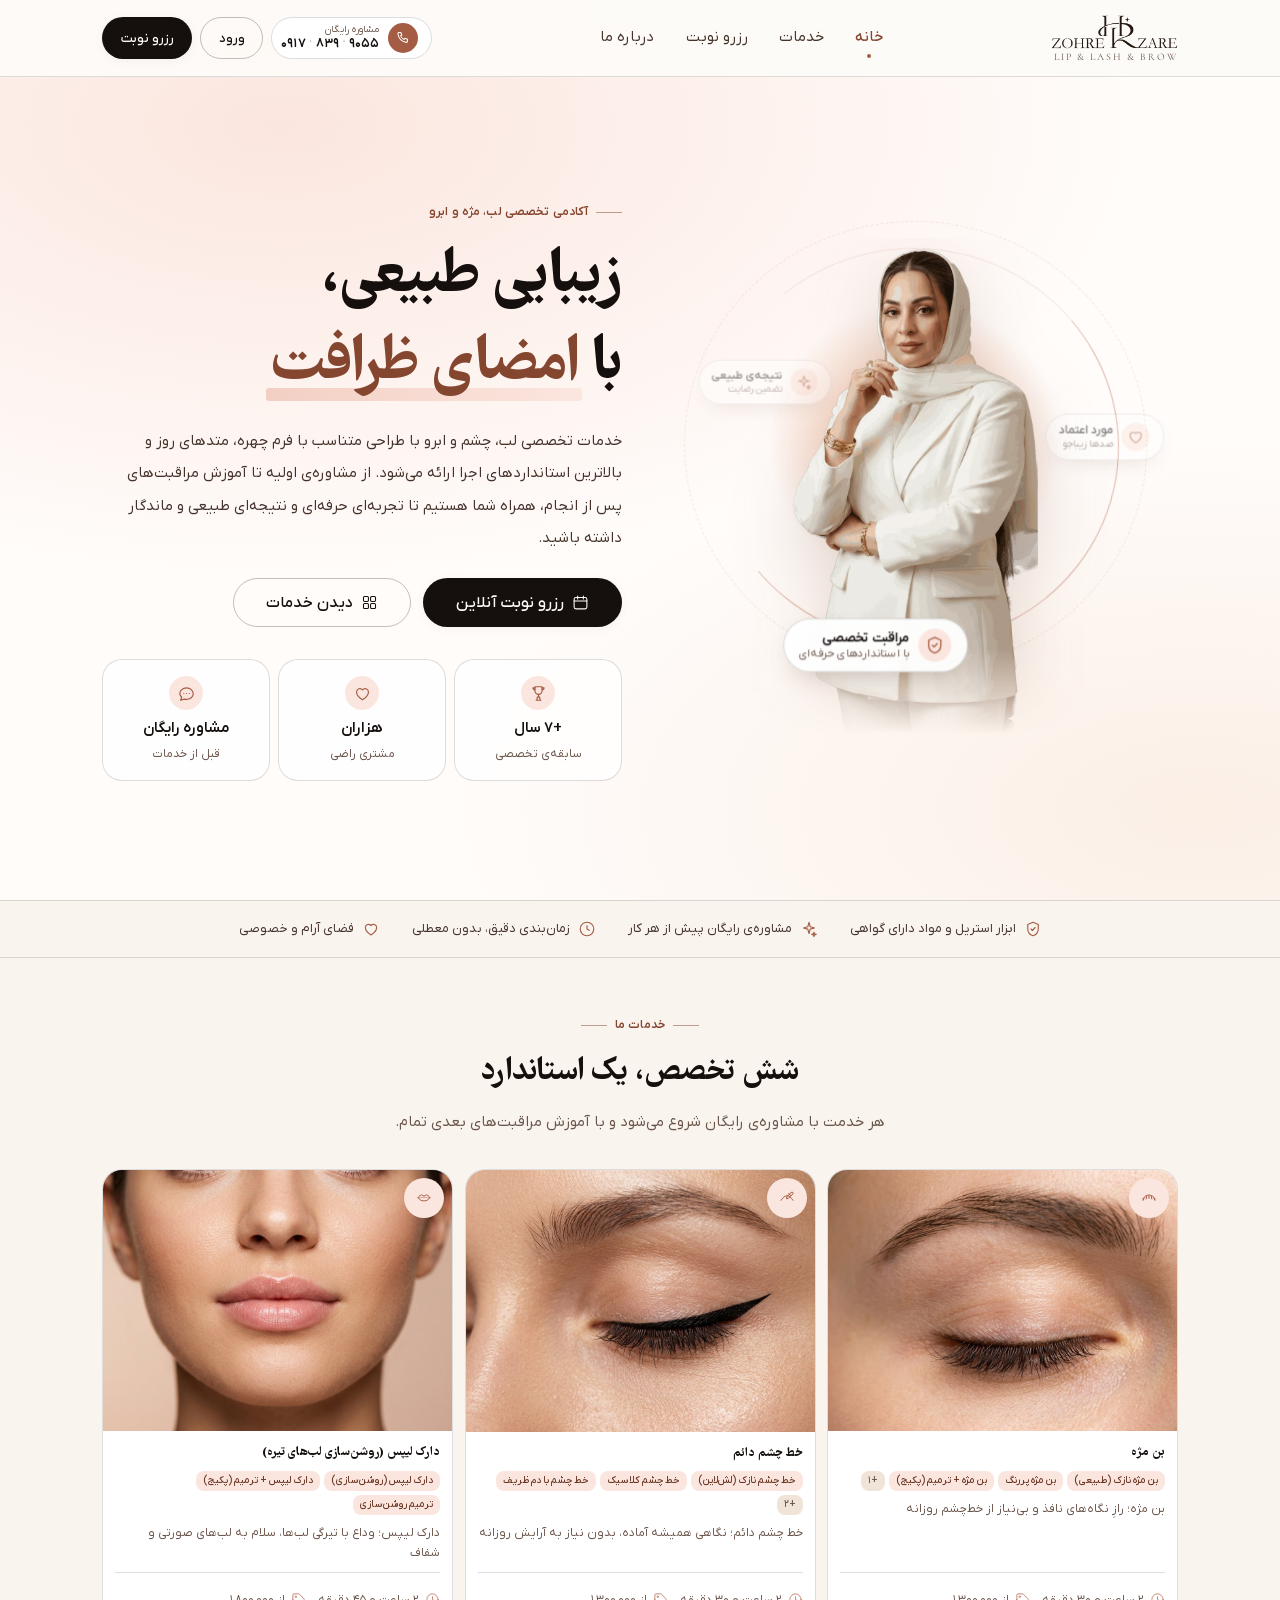
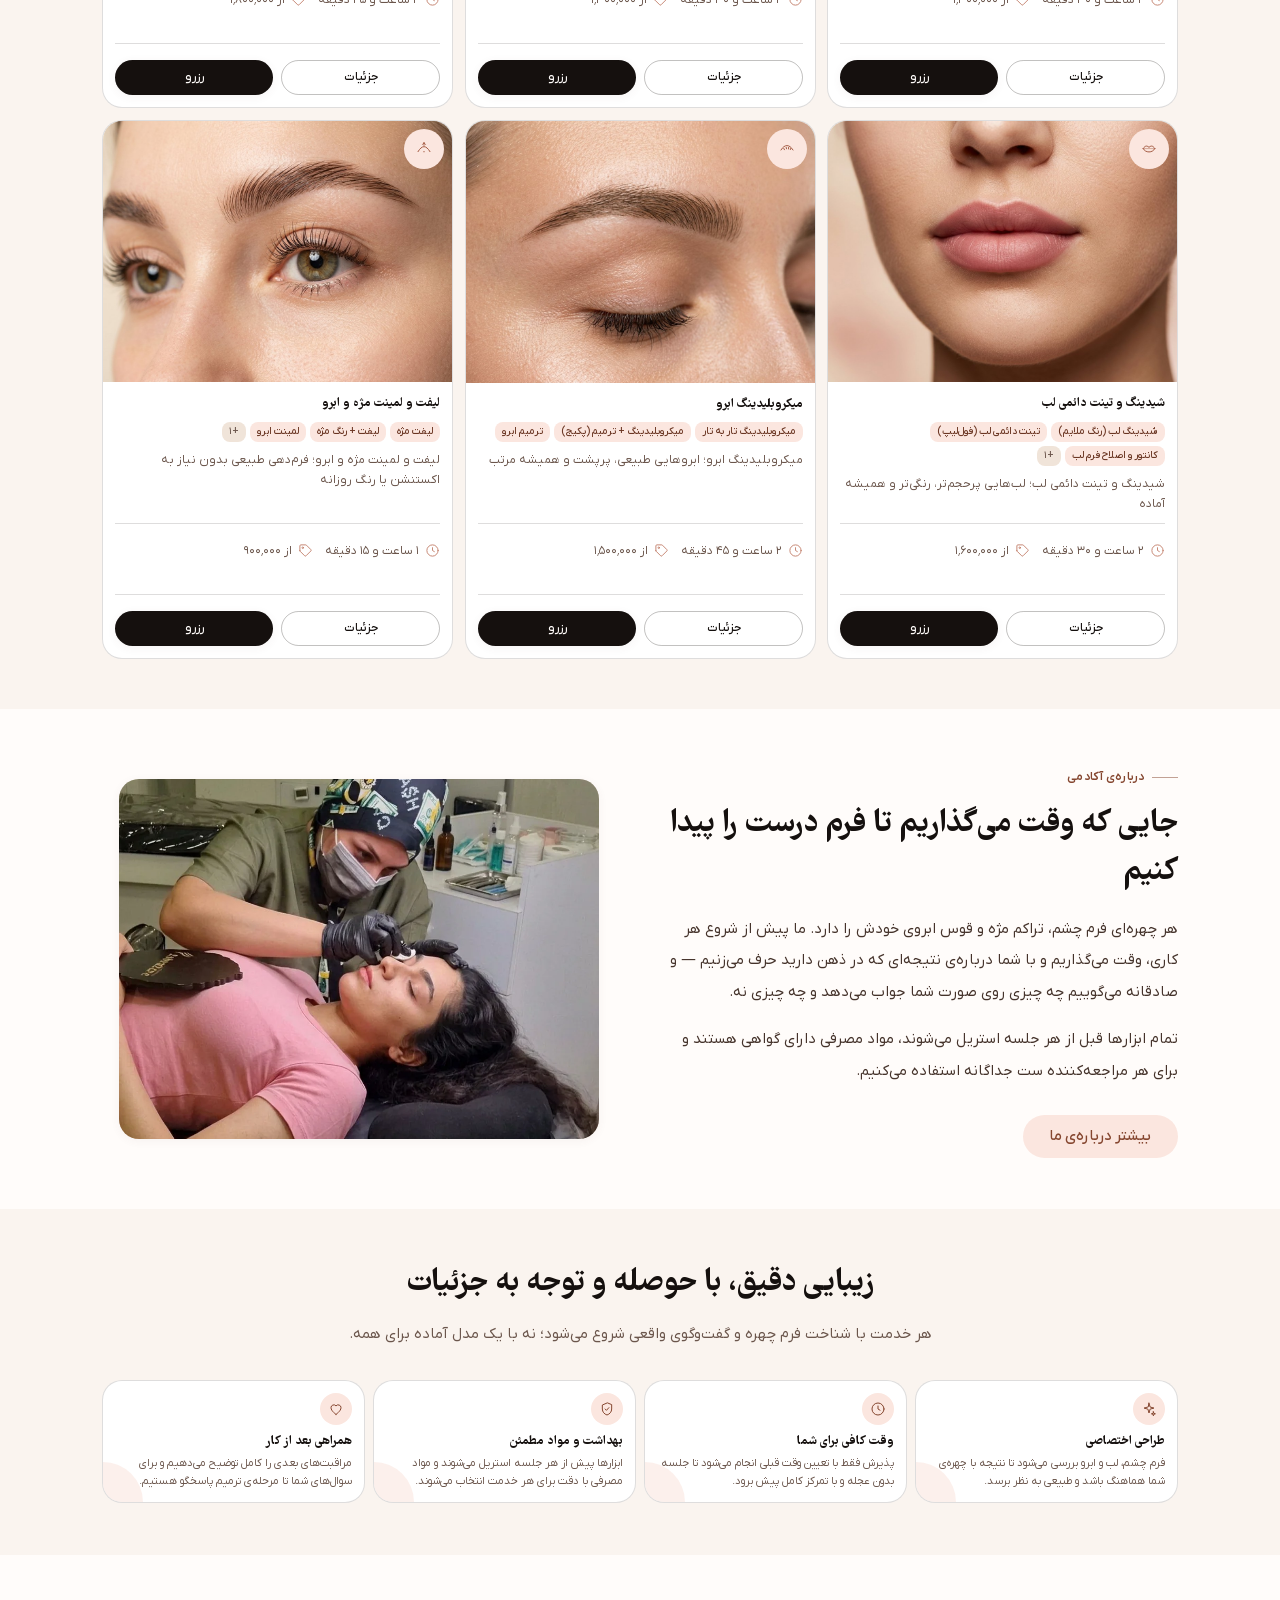
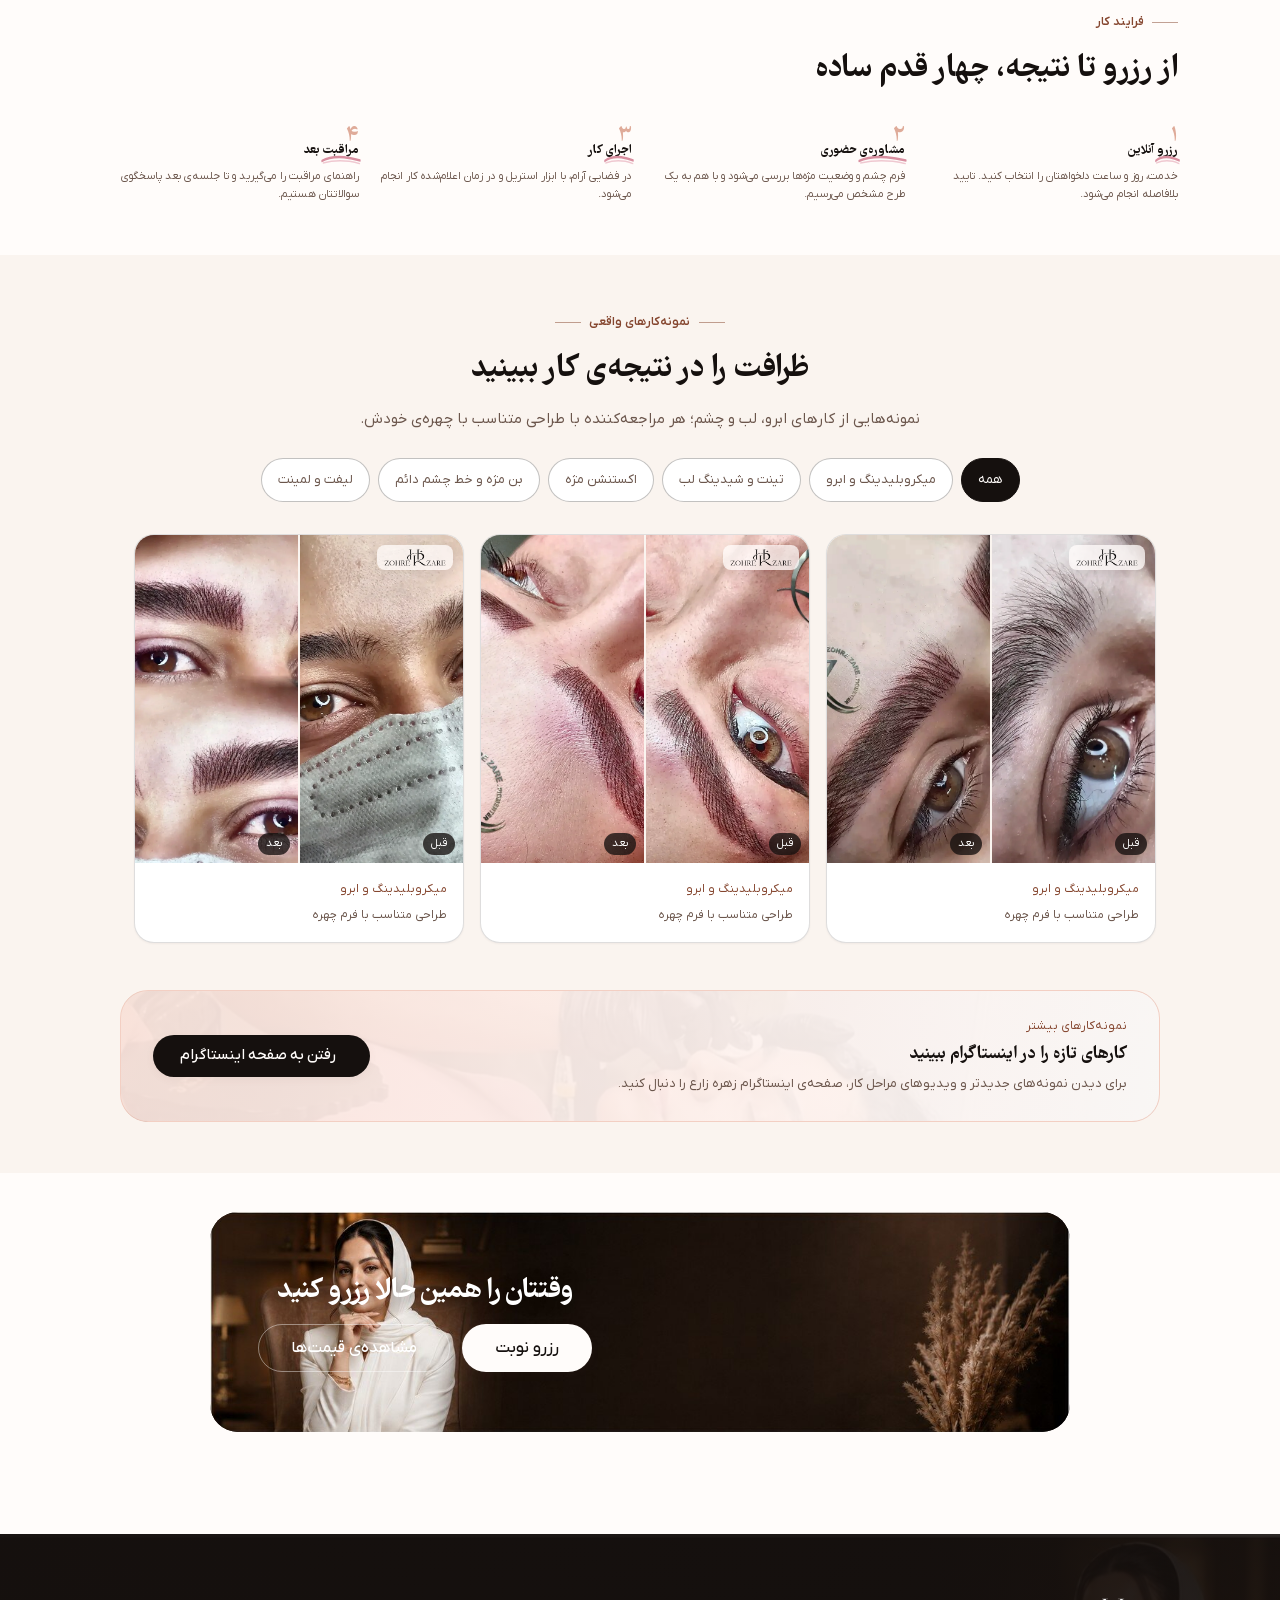
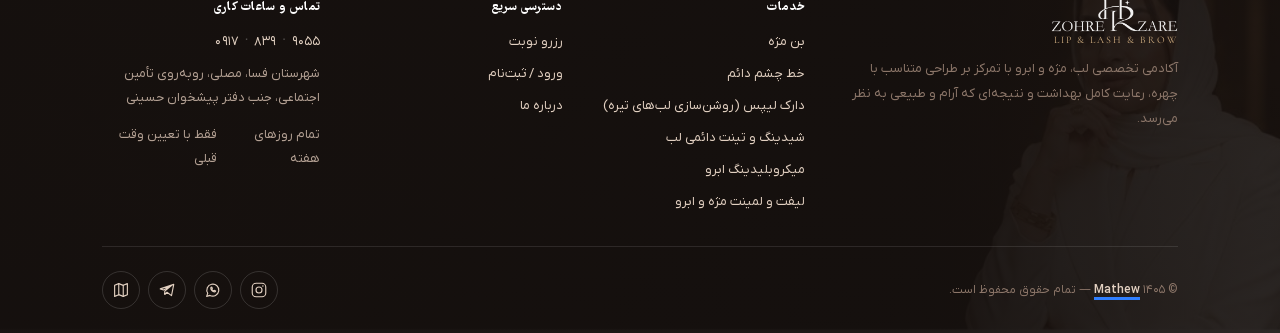
==== commit 4d552dc8: "Remove the «خدمات در فسا و اطراف» band from the home page The dark rounded band under the trust card" ====
--- a/index.html
+++ b/index.html
@@ -208,18 +208,6 @@
           <p>مراقبت‌های بعدی را کامل توضیح می‌دهیم و برای سوال‌های شما تا مرحله‌ی ترمیم پاسخگو هستیم.</p>
         </article>
       </div>
-
-      <div class="local-band reveal" data-delay="100">
-        <div class="local-band__copy">
-          <span class="eyebrow">خدمات در فسا و اطراف</span>
-          <h3>نوبت شما، با هماهنگی دقیق و محل مشخص</h3>
-          <p>خدمات در فسا ارائه می‌شود و در صورت همکاری با سالن‌های دیگر، محل نهایی هنگام هماهنگی نوبت به شما اطلاع داده خواهد شد.</p>
-        </div>
-        <div class="local-band__actions">
-          <a class="btn btn--primary btn--sm" href="booking.html">رزرو با تعیین وقت</a>
-          <a class="btn btn--ghost btn--sm" href="tel:+989178399055">مشاوره تلفنی</a>
-        </div>
-      </div>
     </div>
   </section>
 
